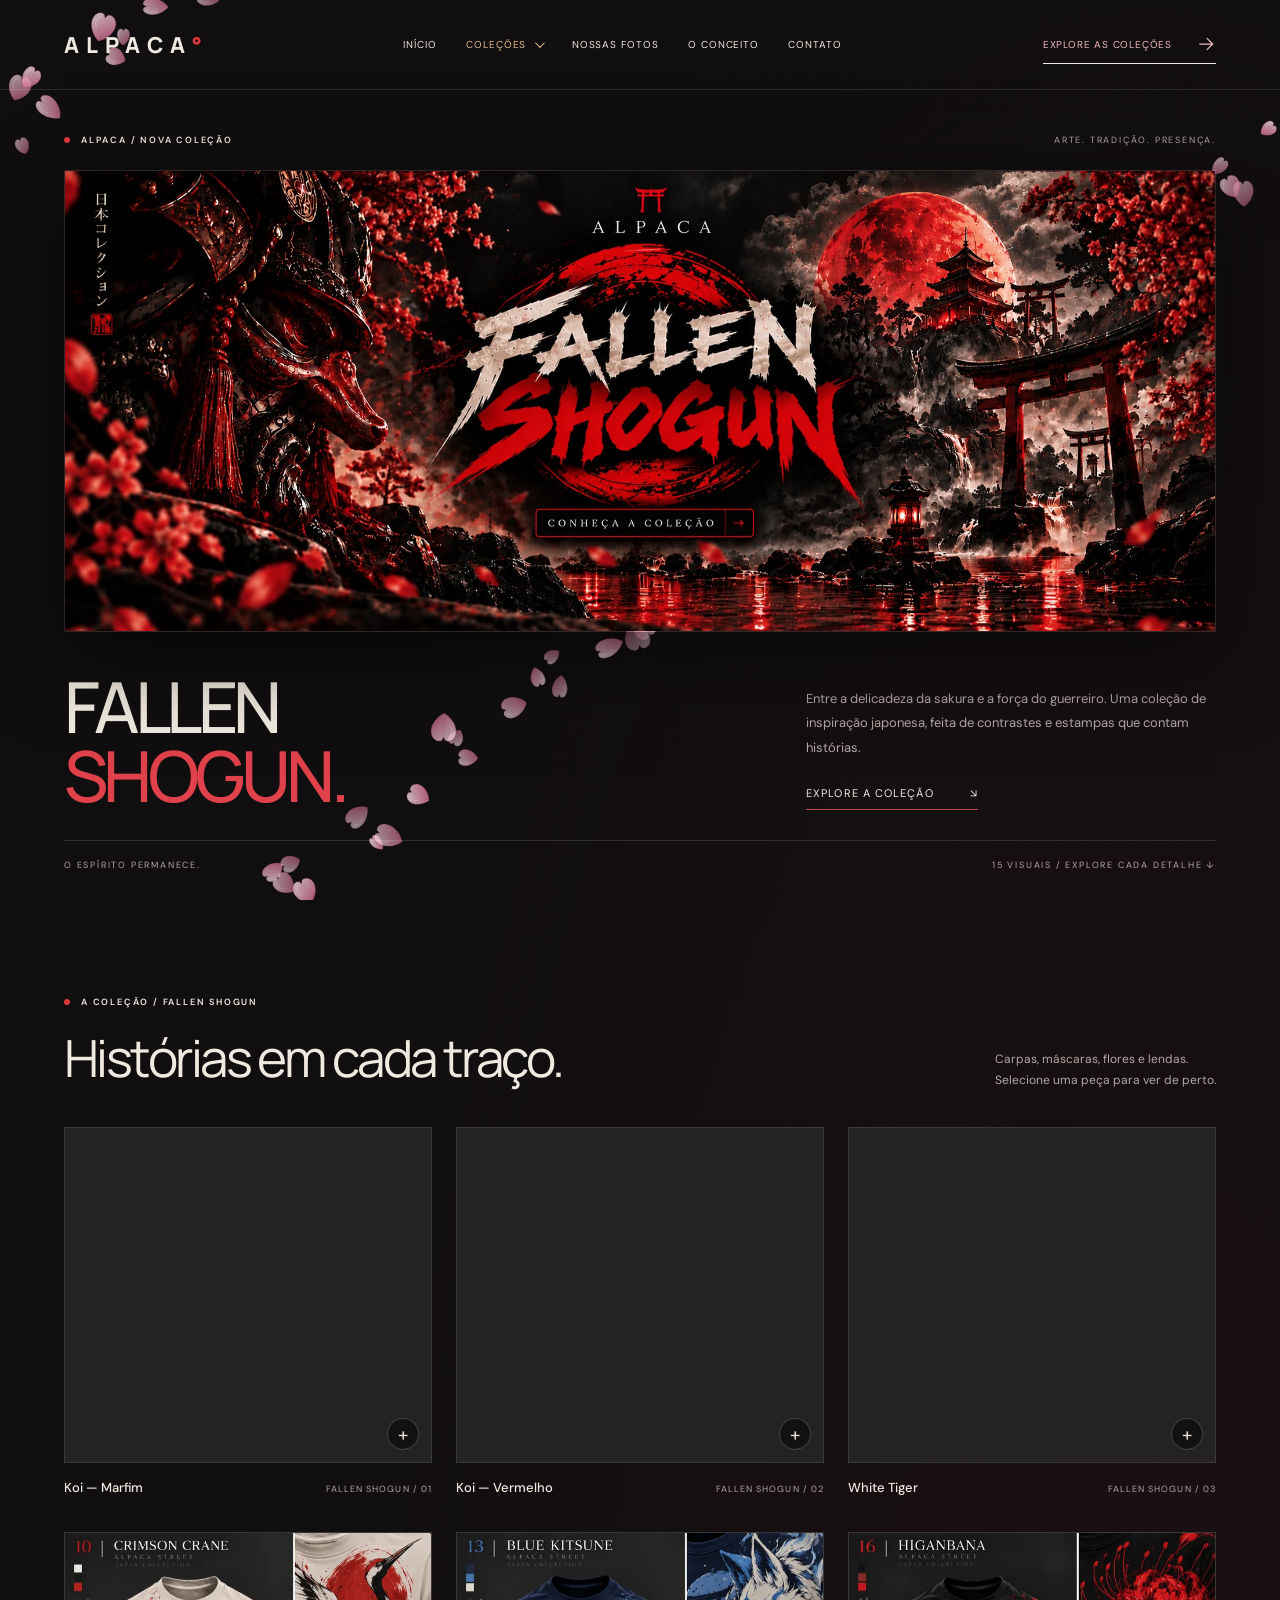
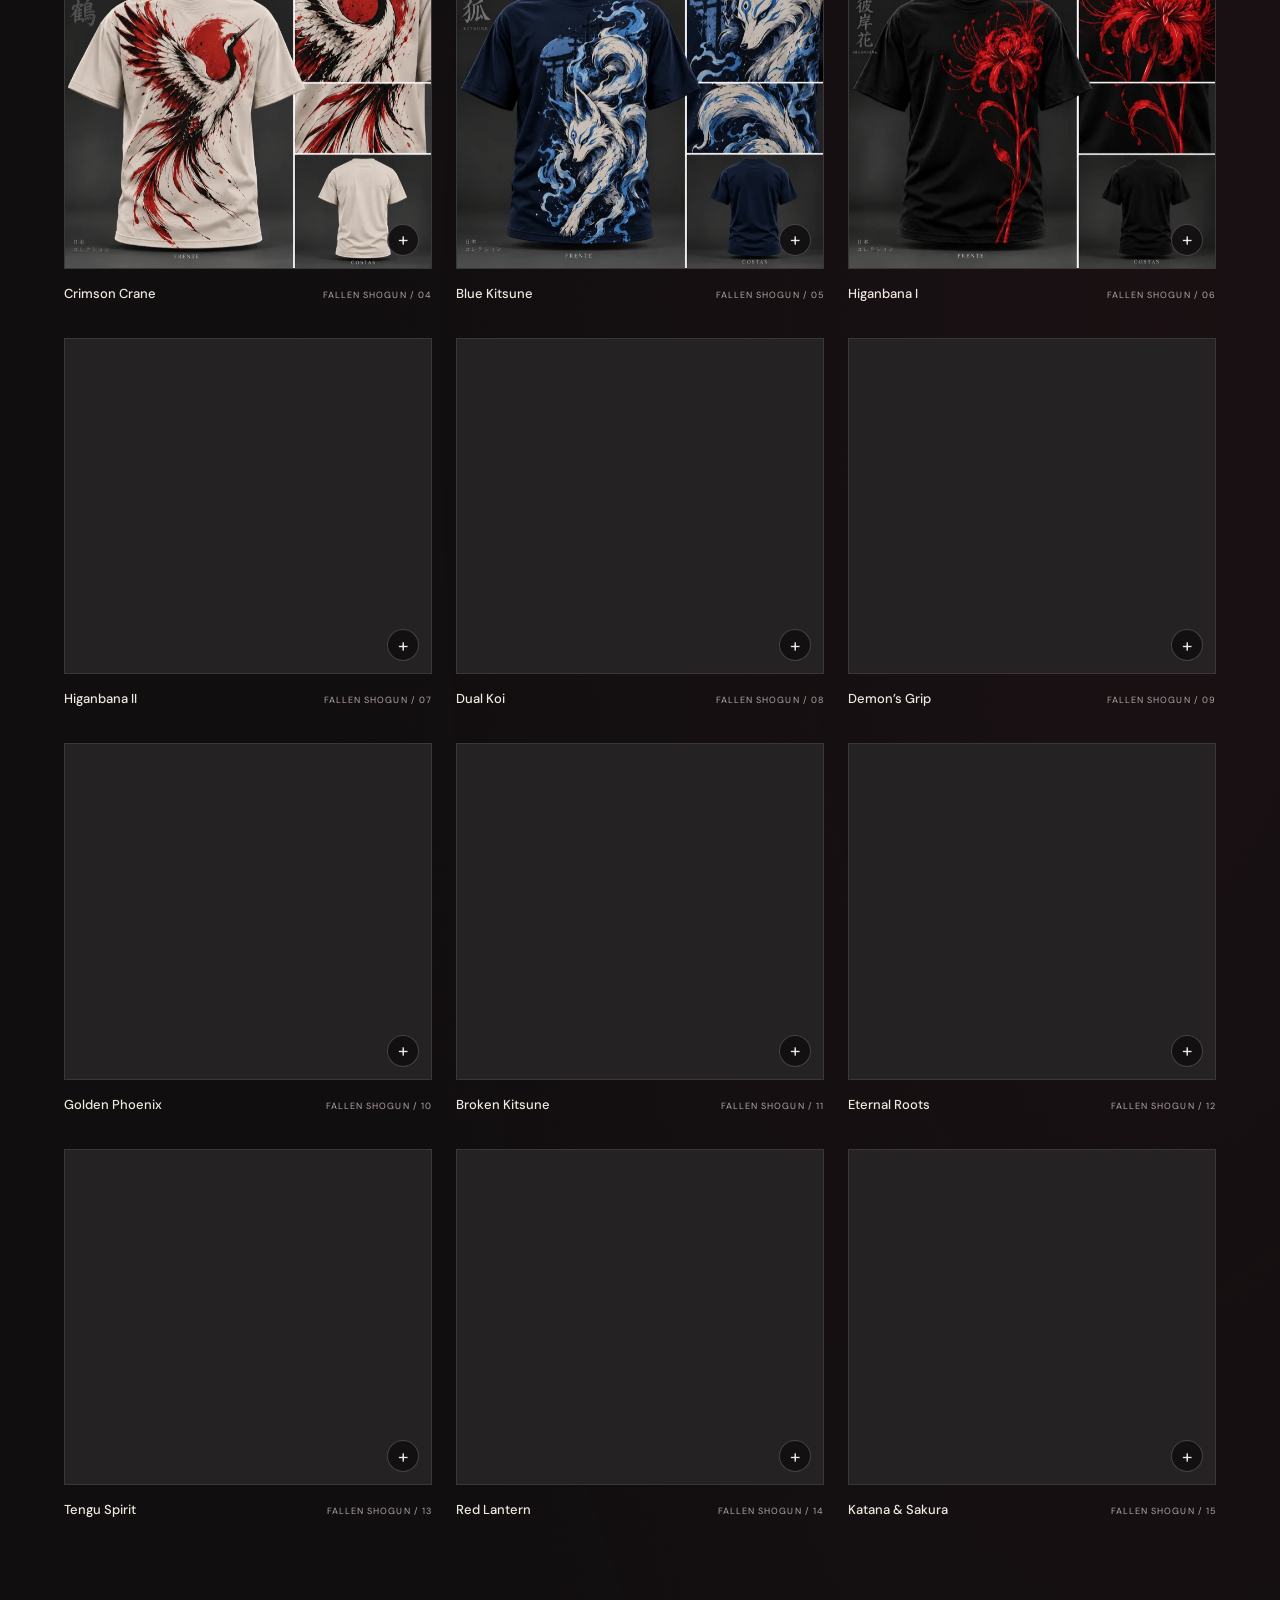
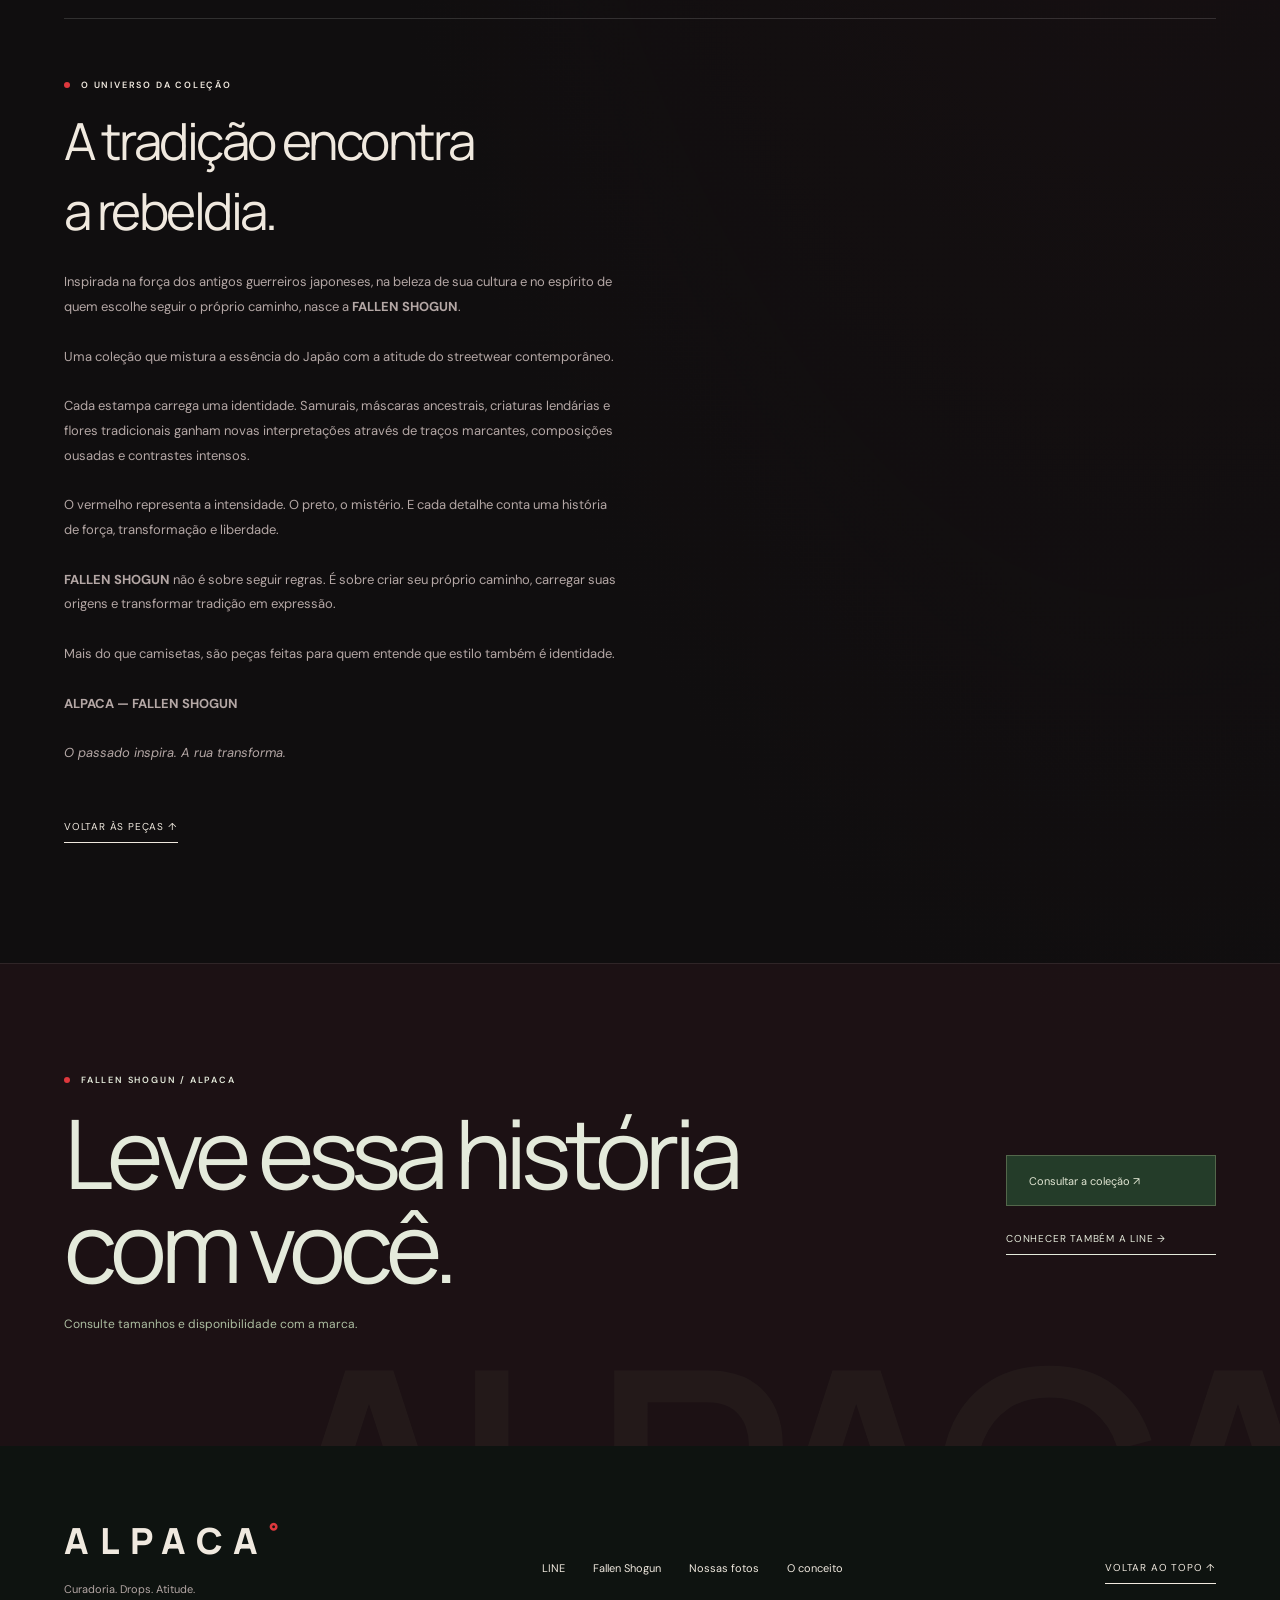
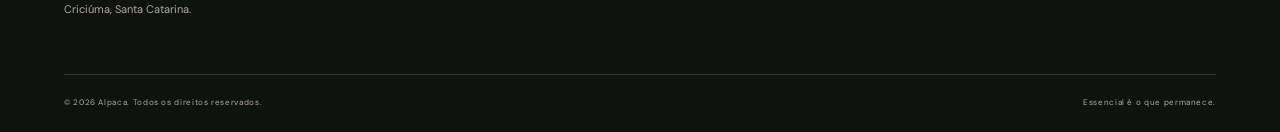
==== fallen-shogun.html @ 908d511d "Atualiza manifesto do universo Fallen Shogun" ====
<!doctype html>
<html lang="pt-BR">
  <head>
    <meta charset="utf-8" />
    <meta name="viewport" content="width=device-width, initial-scale=1" />
    <title>Fallen Shogun | ALPACA°</title>
    <meta name="description" content="Conheça Fallen Shogun, a nova coleção Alpaca. Estampas de inspiração japonesa, detalhes intensos e uma nova perspectiva para o streetwear." />
    <meta name="theme-color" content="#100e0f" />
    <link rel="canonical" href="https://mateusrampi8-bot.github.io/alpaca/fallen-shogun.html" />
    <link rel="icon" type="image/svg+xml" href="favicon.svg" />
    <link rel="apple-touch-icon" href="apple-touch-icon.png" />
    <meta property="og:type" content="website" />
    <meta property="og:locale" content="pt_BR" />
    <meta property="og:site_name" content="ALPACA" />
    <meta property="og:title" content="Fallen Shogun | ALPACA°" />
    <meta property="og:description" content="Uma nova coleção. Uma nova perspectiva. Explore o universo Fallen Shogun da Alpaca." />
    <meta property="og:url" content="https://mateusrampi8-bot.github.io/alpaca/fallen-shogun.html" />
    <meta property="og:image" content="https://mateusrampi8-bot.github.io/alpaca/img/fallen-shogun/banner.webp" />
    <meta name="twitter:card" content="summary_large_image" />
    <link rel="preconnect" href="https://fonts.googleapis.com" />
    <link rel="preconnect" href="https://fonts.gstatic.com" crossorigin />
    <link rel="stylesheet" href="assets/site.css?v=always-on" />
    <link rel="stylesheet" href="assets/experience.css?v=always-on" />
    <link rel="stylesheet" href="assets/fallen-shogun.css?v=text-section-7" />
    <script src="assets/site.js?v=collections-2" defer></script>
    <script src="assets/experience.js?v=motion-3" defer></script>
    <script src="assets/fallen-shogun.js?v=sakura-detail-6" defer></script>
    <link rel="stylesheet" href="assets/collections.css?v=motion-3" />
  </head>
  <body class="cinematic shogun">
    <a class="skip" href="#conteudo">Pular para o conteúdo</a>
    <div class="sakura-field" aria-hidden="true">
      <i class="sakura-petal" style="--left:0.00%;--size:12px;--opacity:0.42;--duration:12s;--delay:-1.80s"></i>
      <i class="sakura-petal" style="--left:37.70%;--size:15px;--opacity:0.51;--duration:14s;--delay:-10.75s"></i>
      <i class="sakura-petal" style="--left:75.40%;--size:18px;--opacity:0.60;--duration:16s;--delay:-6.18s"></i>
      <i class="sakura-petal" style="--left:13.10%;--size:21px;--opacity:0.69;--duration:18s;--delay:-0.07s"></i>
      <i class="sakura-petal" style="--left:50.80%;--size:24px;--opacity:0.42;--duration:20s;--delay:-12.44s"></i>
      <i class="sakura-petal" style="--left:88.50%;--size:12px;--opacity:0.51;--duration:22s;--delay:-5.28s"></i>
      <i class="sakura-petal" style="--left:26.20%;--size:15px;--opacity:0.60;--duration:24s;--delay:-20.60s"></i>
      <i class="sakura-petal" style="--left:63.90%;--size:18px;--opacity:0.69;--duration:12s;--delay:-5.71s"></i>
      <i class="sakura-petal" style="--left:1.60%;--size:21px;--opacity:0.42;--duration:14s;--delay:-1.32s"></i>
      <i class="sakura-petal" style="--left:39.30%;--size:24px;--opacity:0.51;--duration:16s;--delay:-11.40s"></i>
      <i class="sakura-petal" style="--left:77.00%;--size:12px;--opacity:0.60;--duration:18s;--delay:-5.95s"></i>
      <i class="sakura-petal" style="--left:14.70%;--size:15px;--opacity:0.69;--duration:20s;--delay:-18.97s"></i>
      <i class="sakura-petal" style="--left:52.40%;--size:18px;--opacity:0.42;--duration:22s;--delay:-12.46s"></i>
      <i class="sakura-petal" style="--left:90.10%;--size:21px;--opacity:0.51;--duration:24s;--delay:-4.43s"></i>
      <i class="sakura-petal" style="--left:27.80%;--size:24px;--opacity:0.60;--duration:12s;--delay:-9.63s"></i>
      <i class="sakura-petal" style="--left:65.50%;--size:12px;--opacity:0.69;--duration:14s;--delay:-5.89s"></i>
      <i class="sakura-petal" style="--left:3.20%;--size:15px;--opacity:0.42;--duration:16s;--delay:-0.62s"></i>
      <i class="sakura-petal" style="--left:40.90%;--size:18px;--opacity:0.51;--duration:18s;--delay:-11.82s"></i>
      <i class="sakura-petal" style="--left:78.60%;--size:21px;--opacity:0.60;--duration:20s;--delay:-5.49s"></i>
      <i class="sakura-petal" style="--left:16.30%;--size:24px;--opacity:0.69;--duration:22s;--delay:-19.64s"></i>
      <i class="sakura-petal" style="--left:54.00%;--size:12px;--opacity:0.42;--duration:24s;--delay:-12.26s"></i>
      <i class="sakura-petal" style="--left:91.70%;--size:15px;--opacity:0.51;--duration:12s;--delay:-1.54s"></i>
      <i class="sakura-petal" style="--left:29.40%;--size:18px;--opacity:0.60;--duration:14s;--delay:-10.45s"></i>
      <i class="sakura-petal" style="--left:67.10%;--size:21px;--opacity:0.69;--duration:16s;--delay:-5.84s"></i>
      <i class="sakura-petal" style="--left:4.80%;--size:24px;--opacity:0.42;--duration:18s;--delay:-17.69s"></i>
      <i class="sakura-petal" style="--left:42.50%;--size:12px;--opacity:0.51;--duration:20s;--delay:-12.02s"></i>
      <i class="sakura-petal" style="--left:80.20%;--size:15px;--opacity:0.60;--duration:22s;--delay:-4.82s"></i>
      <i class="sakura-petal" style="--left:17.90%;--size:18px;--opacity:0.69;--duration:24s;--delay:-20.09s"></i>
      <i class="sakura-petal" style="--left:55.60%;--size:21px;--opacity:0.42;--duration:12s;--delay:-5.46s"></i>
      <i class="sakura-petal" style="--left:93.30%;--size:24px;--opacity:0.51;--duration:14s;--delay:-1.02s"></i>
      <i class="sakura-petal" style="--left:31.00%;--size:12px;--opacity:0.60;--duration:16s;--delay:-11.06s"></i>
      <i class="sakura-petal" style="--left:68.70%;--size:15px;--opacity:0.69;--duration:18s;--delay:-5.56s"></i>
      <i class="sakura-petal" style="--left:6.40%;--size:18px;--opacity:0.42;--duration:20s;--delay:-18.54s"></i>
      <i class="sakura-petal" style="--left:44.10%;--size:21px;--opacity:0.51;--duration:22s;--delay:-11.99s"></i>
      <i class="sakura-petal" style="--left:81.80%;--size:24px;--opacity:0.60;--duration:24s;--delay:-3.92s"></i>
      <i class="sakura-petal" style="--left:19.50%;--size:12px;--opacity:0.69;--duration:12s;--delay:-9.37s"></i>
      <i class="sakura-petal" style="--left:57.20%;--size:15px;--opacity:0.42;--duration:14s;--delay:-5.59s"></i>
      <i class="sakura-petal" style="--left:94.90%;--size:18px;--opacity:0.51;--duration:16s;--delay:-0.28s"></i>
      <i class="sakura-petal" style="--left:32.60%;--size:21px;--opacity:0.60;--duration:18s;--delay:-11.44s"></i>
      <i class="sakura-petal" style="--left:70.30%;--size:24px;--opacity:0.69;--duration:20s;--delay:-5.07s"></i>
      <i class="sakura-petal" style="--left:8.00%;--size:12px;--opacity:0.42;--duration:22s;--delay:-19.17s"></i>
      <i class="sakura-petal" style="--left:45.70%;--size:15px;--opacity:0.51;--duration:24s;--delay:-11.75s"></i>
    </div>
    <header class="site-header" id="top">
      <nav class="nav wrap" aria-label="Navegação principal">
        <a class="logo" href="index.html" aria-label="Alpaca, início">ALPACA<span>°</span></a>
        <div class="nav-links" id="nav-links">
          <a href="index.html">Início</a>
          <details class="collections-menu has-current">
            <summary>Coleções</summary>
            <div class="collections-dropdown">
              <a href="line.html" data-transition="line"><strong>LINE</strong><small>O primeiro capítulo / 21 combinações</small></a>
              <a href="fallen-shogun.html" data-transition="shogun" aria-current="page"><strong>FALLEN SHOGUN</strong><small>Arte, tradição e presença</small></a>
            </div>
          </details>
          <a href="fotos.html">Nossas fotos</a>
          <a href="sobre.html">O conceito</a>
          <a href="#contato">Contato</a>
        </div>
        <a class="nav-cta" href="index.html#colecoes">Explore as coleções <svg viewBox="0 0 24 24" aria-hidden="true"><path d="M4 12h15M13 5l7 7-7 7" /></svg></a>
        <button class="menu-toggle" aria-label="Abrir menu" aria-expanded="false" aria-controls="nav-links"><span></span><span></span></button>
      </nav>
    </header>
    <main id="conteudo">
      <section class="shogun-hero wrap" aria-labelledby="shogun-title">
        <div class="shogun-overline"><div class="eyebrow">Alpaca / Nova coleção</div><span>Arte. Tradição. Presença.</span></div>
        <div class="shogun-banner-frame"><div class="shogun-banner"><img src="img/fallen-shogun/banner.webp" width="1983" height="793" alt="Banner Fallen Shogun: samurai, lua vermelha e cenário japonês com flores de sakura" fetchpriority="high" /></div></div>
        <div class="shogun-intro">
          <h1 id="shogun-title">Fallen<br /><span>Shogun.</span></h1>
          <div class="shogun-intro-copy"><p>Entre a delicadeza da sakura e a força do guerreiro. Uma coleção de inspiração japonesa, feita de contrastes e estampas que contam histórias.</p><a href="#colecao">Explore a coleção <span aria-hidden="true">↘</span></a></div>
        </div>
        <div class="shogun-hero-foot"><span>O espírito permanece.</span><span>15 visuais / Explore cada detalhe ↓</span></div>
      </section>
      <section class="shogun-collection wrap" id="colecao" aria-labelledby="collection-title">
        <div class="shogun-heading shogun-reveal"><div><div class="eyebrow">A coleção / Fallen Shogun</div><h2 id="collection-title">Histórias em cada traço.</h2></div><p>Carpas, máscaras, flores e lendas.<br />Selecione uma peça para ver de perto.</p></div>
        <div class="shogun-grid">
          <article class="shogun-card shogun-reveal">
            <button type="button" data-preview="img/fallen-shogun/koi-marfim.webp" data-group="shogun" data-title="Koi — Marfim" data-description="Fallen Shogun / Alpaca. Explore a estampa e os detalhes da peça. Consulte a marca para tamanhos e disponibilidade." aria-label="Ampliar Koi — Marfim">
              <span class="shogun-card-art"><img src="img/fallen-shogun/koi-marfim-thumb.webp" width="660" height="603" alt="Camiseta Koi — Marfim da coleção Fallen Shogun, com detalhes da estampa" loading="lazy" decoding="async" /><span class="shogun-card-zoom" aria-hidden="true">+</span></span>
              <span class="shogun-card-copy"><strong>Koi — Marfim</strong><small>FALLEN SHOGUN / 01</small></span>
            </button>
          </article>
          <article class="shogun-card shogun-reveal">
            <button type="button" data-preview="img/fallen-shogun/koi-vermelho.webp" data-group="shogun" data-title="Koi — Vermelho" data-description="Fallen Shogun / Alpaca. Explore a estampa e os detalhes da peça. Consulte a marca para tamanhos e disponibilidade." aria-label="Ampliar Koi — Vermelho">
              <span class="shogun-card-art"><img src="img/fallen-shogun/koi-vermelho-thumb.webp" width="660" height="603" alt="Camiseta Koi — Vermelho da coleção Fallen Shogun, com detalhes da estampa" loading="lazy" decoding="async" /><span class="shogun-card-zoom" aria-hidden="true">+</span></span>
              <span class="shogun-card-copy"><strong>Koi — Vermelho</strong><small>FALLEN SHOGUN / 02</small></span>
            </button>
          </article>
          <article class="shogun-card shogun-reveal">
            <button type="button" data-preview="img/fallen-shogun/white-tiger.webp" data-group="shogun" data-title="White Tiger" data-description="Fallen Shogun / Alpaca. Explore a estampa e os detalhes da peça. Consulte a marca para tamanhos e disponibilidade." aria-label="Ampliar White Tiger">
              <span class="shogun-card-art"><img src="img/fallen-shogun/white-tiger-thumb.webp" width="660" height="603" alt="Camiseta White Tiger da coleção Fallen Shogun, com detalhes da estampa" loading="lazy" decoding="async" /><span class="shogun-card-zoom" aria-hidden="true">+</span></span>
              <span class="shogun-card-copy"><strong>White Tiger</strong><small>FALLEN SHOGUN / 03</small></span>
            </button>
          </article>
          <article class="shogun-card shogun-reveal">
            <button type="button" data-preview="img/fallen-shogun/crimson-crane.webp" data-group="shogun" data-title="Crimson Crane" data-description="Fallen Shogun / Alpaca. Explore a estampa e os detalhes da peça. Consulte a marca para tamanhos e disponibilidade." aria-label="Ampliar Crimson Crane">
              <span class="shogun-card-art"><img src="img/fallen-shogun/crimson-crane-thumb.webp" width="660" height="603" alt="Camiseta Crimson Crane da coleção Fallen Shogun, com detalhes da estampa" loading="lazy" decoding="async" /><span class="shogun-card-zoom" aria-hidden="true">+</span></span>
              <span class="shogun-card-copy"><strong>Crimson Crane</strong><small>FALLEN SHOGUN / 04</small></span>
            </button>
          </article>
          <article class="shogun-card shogun-reveal">
            <button type="button" data-preview="img/fallen-shogun/blue-kitsune.webp" data-group="shogun" data-title="Blue Kitsune" data-description="Fallen Shogun / Alpaca. Explore a estampa e os detalhes da peça. Consulte a marca para tamanhos e disponibilidade." aria-label="Ampliar Blue Kitsune">
              <span class="shogun-card-art"><img src="img/fallen-shogun/blue-kitsune-thumb.webp" width="660" height="603" alt="Camiseta Blue Kitsune da coleção Fallen Shogun, com detalhes da estampa" loading="lazy" decoding="async" /><span class="shogun-card-zoom" aria-hidden="true">+</span></span>
              <span class="shogun-card-copy"><strong>Blue Kitsune</strong><small>FALLEN SHOGUN / 05</small></span>
            </button>
          </article>
          <article class="shogun-card shogun-reveal">
            <button type="button" data-preview="img/fallen-shogun/higanbana-01.webp" data-group="shogun" data-title="Higanbana I" data-description="Fallen Shogun / Alpaca. Explore a estampa e os detalhes da peça. Consulte a marca para tamanhos e disponibilidade." aria-label="Ampliar Higanbana I">
              <span class="shogun-card-art"><img src="img/fallen-shogun/higanbana-01-thumb.webp" width="660" height="603" alt="Camiseta Higanbana I da coleção Fallen Shogun, com detalhes da estampa" loading="lazy" decoding="async" /><span class="shogun-card-zoom" aria-hidden="true">+</span></span>
              <span class="shogun-card-copy"><strong>Higanbana I</strong><small>FALLEN SHOGUN / 06</small></span>
            </button>
          </article>
          <article class="shogun-card shogun-reveal">
            <button type="button" data-preview="img/fallen-shogun/higanbana-02.webp" data-group="shogun" data-title="Higanbana II" data-description="Fallen Shogun / Alpaca. Explore a estampa e os detalhes da peça. Consulte a marca para tamanhos e disponibilidade." aria-label="Ampliar Higanbana II">
              <span class="shogun-card-art"><img src="img/fallen-shogun/higanbana-02-thumb.webp" width="660" height="603" alt="Camiseta Higanbana II da coleção Fallen Shogun, com detalhes da estampa" loading="lazy" decoding="async" /><span class="shogun-card-zoom" aria-hidden="true">+</span></span>
              <span class="shogun-card-copy"><strong>Higanbana II</strong><small>FALLEN SHOGUN / 07</small></span>
            </button>
          </article>
          <article class="shogun-card shogun-reveal">
            <button type="button" data-preview="img/fallen-shogun/dual-koi.webp" data-group="shogun" data-title="Dual Koi" data-description="Fallen Shogun / Alpaca. Explore a estampa e os detalhes da peça. Consulte a marca para tamanhos e disponibilidade." aria-label="Ampliar Dual Koi">
              <span class="shogun-card-art"><img src="img/fallen-shogun/dual-koi-thumb.webp" width="660" height="603" alt="Camiseta Dual Koi da coleção Fallen Shogun, com detalhes da estampa" loading="lazy" decoding="async" /><span class="shogun-card-zoom" aria-hidden="true">+</span></span>
              <span class="shogun-card-copy"><strong>Dual Koi</strong><small>FALLEN SHOGUN / 08</small></span>
            </button>
          </article>
          <article class="shogun-card shogun-reveal">
            <button type="button" data-preview="img/fallen-shogun/demons-grip.webp" data-group="shogun" data-title="Demon’s Grip" data-description="Fallen Shogun / Alpaca. Explore a estampa e os detalhes da peça. Consulte a marca para tamanhos e disponibilidade." aria-label="Ampliar Demon’s Grip">
              <span class="shogun-card-art"><img src="img/fallen-shogun/demons-grip-thumb.webp" width="660" height="603" alt="Camiseta Demon’s Grip da coleção Fallen Shogun, com detalhes da estampa" loading="lazy" decoding="async" /><span class="shogun-card-zoom" aria-hidden="true">+</span></span>
              <span class="shogun-card-copy"><strong>Demon’s Grip</strong><small>FALLEN SHOGUN / 09</small></span>
            </button>
          </article>
          <article class="shogun-card shogun-reveal">
            <button type="button" data-preview="img/fallen-shogun/golden-phoenix.webp" data-group="shogun" data-title="Golden Phoenix" data-description="Fallen Shogun / Alpaca. Explore a estampa e os detalhes da peça. Consulte a marca para tamanhos e disponibilidade." aria-label="Ampliar Golden Phoenix">
              <span class="shogun-card-art"><img src="img/fallen-shogun/golden-phoenix-thumb.webp" width="660" height="603" alt="Camiseta Golden Phoenix da coleção Fallen Shogun, com detalhes da estampa" loading="lazy" decoding="async" /><span class="shogun-card-zoom" aria-hidden="true">+</span></span>
              <span class="shogun-card-copy"><strong>Golden Phoenix</strong><small>FALLEN SHOGUN / 10</small></span>
            </button>
          </article>
          <article class="shogun-card shogun-reveal">
            <button type="button" data-preview="img/fallen-shogun/broken-kitsune.webp" data-group="shogun" data-title="Broken Kitsune" data-description="Fallen Shogun / Alpaca. Explore a estampa e os detalhes da peça. Consulte a marca para tamanhos e disponibilidade." aria-label="Ampliar Broken Kitsune">
              <span class="shogun-card-art"><img src="img/fallen-shogun/broken-kitsune-thumb.webp" width="660" height="603" alt="Camiseta Broken Kitsune da coleção Fallen Shogun, com detalhes da estampa" loading="lazy" decoding="async" /><span class="shogun-card-zoom" aria-hidden="true">+</span></span>
              <span class="shogun-card-copy"><strong>Broken Kitsune</strong><small>FALLEN SHOGUN / 11</small></span>
            </button>
          </article>
          <article class="shogun-card shogun-reveal">
            <button type="button" data-preview="img/fallen-shogun/eternal-roots.webp" data-group="shogun" data-title="Eternal Roots" data-description="Fallen Shogun / Alpaca. Explore a estampa e os detalhes da peça. Consulte a marca para tamanhos e disponibilidade." aria-label="Ampliar Eternal Roots">
              <span class="shogun-card-art"><img src="img/fallen-shogun/eternal-roots-thumb.webp" width="660" height="603" alt="Camiseta Eternal Roots da coleção Fallen Shogun, com detalhes da estampa" loading="lazy" decoding="async" /><span class="shogun-card-zoom" aria-hidden="true">+</span></span>
              <span class="shogun-card-copy"><strong>Eternal Roots</strong><small>FALLEN SHOGUN / 12</small></span>
            </button>
          </article>
          <article class="shogun-card shogun-reveal">
            <button type="button" data-preview="img/fallen-shogun/tengu-spirit.webp" data-group="shogun" data-title="Tengu Spirit" data-description="Fallen Shogun / Alpaca. Explore a estampa e os detalhes da peça. Consulte a marca para tamanhos e disponibilidade." aria-label="Ampliar Tengu Spirit">
              <span class="shogun-card-art"><img src="img/fallen-shogun/tengu-spirit-thumb.webp" width="660" height="603" alt="Camiseta Tengu Spirit da coleção Fallen Shogun, com detalhes da estampa" loading="lazy" decoding="async" /><span class="shogun-card-zoom" aria-hidden="true">+</span></span>
              <span class="shogun-card-copy"><strong>Tengu Spirit</strong><small>FALLEN SHOGUN / 13</small></span>
            </button>
          </article>
          <article class="shogun-card shogun-reveal">
            <button type="button" data-preview="img/fallen-shogun/red-lantern.webp" data-group="shogun" data-title="Red Lantern" data-description="Fallen Shogun / Alpaca. Explore a estampa e os detalhes da peça. Consulte a marca para tamanhos e disponibilidade." aria-label="Ampliar Red Lantern">
              <span class="shogun-card-art"><img src="img/fallen-shogun/red-lantern-thumb.webp" width="660" height="603" alt="Camiseta Red Lantern da coleção Fallen Shogun, com detalhes da estampa" loading="lazy" decoding="async" /><span class="shogun-card-zoom" aria-hidden="true">+</span></span>
              <span class="shogun-card-copy"><strong>Red Lantern</strong><small>FALLEN SHOGUN / 14</small></span>
            </button>
          </article>
          <article class="shogun-card shogun-reveal">
            <button type="button" data-preview="img/fallen-shogun/katana-sakura.webp" data-group="shogun" data-title="Katana &amp; Sakura" data-description="Fallen Shogun / Alpaca. Explore a estampa e os detalhes da peça. Consulte a marca para tamanhos e disponibilidade." aria-label="Ampliar Katana &amp; Sakura">
              <span class="shogun-card-art"><img src="img/fallen-shogun/katana-sakura-thumb.webp" width="660" height="603" alt="Camiseta Katana &amp; Sakura da coleção Fallen Shogun, com detalhes da estampa" loading="lazy" decoding="async" /><span class="shogun-card-zoom" aria-hidden="true">+</span></span>
              <span class="shogun-card-copy"><strong>Katana &amp; Sakura</strong><small>FALLEN SHOGUN / 15</small></span>
            </button>
          </article>
        </div>
      </section>
      <section class="shogun-world wrap" aria-labelledby="world-title">
        <div class="shogun-world-copy shogun-reveal">
          <div class="eyebrow">O universo da coleção</div>
          <h2 id="world-title">A tradição encontra<br />a rebeldia.</h2>
          <p>Inspirada na força dos antigos guerreiros japoneses, na beleza de sua cultura e no espírito de quem escolhe seguir o próprio caminho, nasce a <strong>FALLEN SHOGUN</strong>.</p>
          <p>Uma coleção que mistura a essência do Japão com a atitude do streetwear contemporâneo.</p>
          <p>Cada estampa carrega uma identidade. Samurais, máscaras ancestrais, criaturas lendárias e flores tradicionais ganham novas interpretações através de traços marcantes, composições ousadas e contrastes intensos.</p>
          <p>O vermelho representa a intensidade. O preto, o mistério. E cada detalhe conta uma história de força, transformação e liberdade.</p>
          <p><strong>FALLEN SHOGUN</strong> não é sobre seguir regras. É sobre criar seu próprio caminho, carregar suas origens e transformar tradição em expressão.</p>
          <p>Mais do que camisetas, são peças feitas para quem entende que estilo também é identidade.</p>
          <p><strong>ALPACA — FALLEN SHOGUN</strong></p>
          <p><em>O passado inspira. A rua transforma.</em></p>
          <a class="text-link" href="#colecao">Voltar às peças ↑</a>
        </div>
      </section>
      <section class="contact" id="contato"><div class="wrap contact-inner"><div><div class="eyebrow">Fallen Shogun / Alpaca</div><h2>Leve essa história<br />com você.</h2><p>Consulte tamanhos e disponibilidade com a marca.</p></div><div class="contact-links"><a class="button" href="https://instagram.com/veltrix_conceito" target="_blank" rel="noopener noreferrer">Consultar a coleção ↗</a><a class="text-link" href="line.html" data-transition="line">Conhecer também a LINE →</a></div></div></section>
    </main>
    <footer class="site-footer"><div class="wrap"><div class="footer-top"><div><a class="logo" href="index.html">ALPACA<span>°</span></a><p style="margin-top:15px">Curadoria. Drops. Atitude.<br />Criciúma, Santa Catarina.</p></div><div class="footer-nav"><a href="line.html" data-transition="line">LINE</a><a href="fallen-shogun.html" data-transition="shogun">Fallen Shogun</a><a href="fotos.html">Nossas fotos</a><a href="sobre.html">O conceito</a></div><a class="text-link" href="#top">Voltar ao topo ↑</a></div><div class="footer-bottom"><span>© 2026 Alpaca. Todos os direitos reservados.</span><span>Essencial é o que permanece.</span></div></div></footer>
    <dialog class="dialog" aria-labelledby="preview-title">
      <button class="dialog-close" aria-label="Fechar visualização" autofocus>
        ×
      </button>
      <div class="dialog-content">
        <img class="dialog-image" id="preview-image" alt="" />
        <div class="dialog-copy">
          <div class="eyebrow">Fallen Shogun / Em detalhe</div>
          <h2 id="preview-title"></h2>
          <p id="preview-description"></p>
          <a
            class="text-link"
            href="#contato"
            onclick="this.closest('dialog').close()"
            >Acompanhar a marca
            <svg viewBox="0 0 24 24" aria-hidden="true">
              <path d="M4 12h15M13 5l7 7-7 7" /></svg
          ></a>
          <div class="dialog-nav">
            <button data-prev aria-label="Imagem anterior">← Anterior</button
            ><span id="preview-counter" aria-live="polite"></span
            ><button data-next aria-label="Próxima imagem">Próxima →</button>
          </div>
        </div>
      </div>
    </dialog>
    <div class="page-curtain" aria-hidden="true">
      <div class="transition-lines"><i style="--width:5vw;--delay:0.0s"></i><i style="--width:12vw;--delay:0.055s"></i><i style="--width:3vw;--delay:0.11s"></i><i style="--width:9vw;--delay:0.165s"></i><i style="--width:2vw;--delay:0.22s"></i><i style="--width:6vw;--delay:0.275s"></i><i style="--width:4vw;--delay:0.33s"></i><i style="--width:10vw;--delay:0.385s"></i></div>
      <div class="transition-japan"><div class="transition-sun"></div><div class="transition-torii"><b></b><b></b></div><div class="transition-petals"><i style="--left:0%;--delay:0.0s"></i><i style="--left:10%;--delay:-0.1s"></i><i style="--left:20%;--delay:-0.2s"></i><i style="--left:30%;--delay:-0.30000000000000004s"></i><i style="--left:40%;--delay:-0.4s"></i><i style="--left:50%;--delay:-0.5s"></i><i style="--left:60%;--delay:-0.6000000000000001s"></i><i style="--left:70%;--delay:-0.7000000000000001s"></i><i style="--left:80%;--delay:-0.8s"></i><i style="--left:90%;--delay:-0.9s"></i><i style="--left:100%;--delay:-1.0s"></i><i style="--left:110%;--delay:-1.1s"></i></div></div>
      <div class="transition-label"><small>ALPACA / ENTRE NO NOSSO UNIVERSO</small><strong>ALPACA°</strong></div>
    </div>
  </body>
</html>
---- assets/site.css ----
@import url("https://fonts.googleapis.com/css2?family=DM+Sans:wght@400;450;500;600;700&family=Manrope:wght@400;500;600;700;800&display=swap");

:root {
  --paper: #f1f0e9;
  --ink: #20231f;
  --muted: #686d64;
  --line: #d1d3c9;
  --green: #163c38;
  --orange: #ed6b36;
  --ease: cubic-bezier(0.2, 0.75, 0.25, 1);
}
* {
  box-sizing: border-box;
}
html {
  scroll-behavior: smooth;
  scroll-padding-top: 100px;
}
body {
  margin: 0;
  background: var(--paper);
  color: var(--ink);
  font-family: "DM Sans", sans-serif;
  -webkit-font-smoothing: antialiased;
}
body.locked {
  overflow: hidden;
}
a {
  color: inherit;
  text-decoration: none;
}
button {
  font: inherit;
  color: inherit;
  cursor: pointer;
}
button,
a {
  -webkit-tap-highlight-color: transparent;
}
button {
  border: 0;
}
img {
  display: block;
  width: 100%;
  height: auto;
}
::selection {
  background: var(--orange);
  color: var(--paper);
}
:focus-visible {
  outline: 2px solid var(--orange);
  outline-offset: 6px;
}
button:disabled {
  cursor: default;
}
h1,
h2,
h3,
p {
  margin: 0;
}
h1,
h2,
h3 {
  font-family: Manrope, sans-serif;
}
svg {
  width: 20px;
  height: 20px;
  fill: none;
  stroke: currentColor;
  stroke-width: 1.5;
}
.wrap {
  width: min(1440px, 90%);
  margin: auto;
}
.eyebrow {
  font-size: 10px;
  font-weight: 600;
  letter-spacing: 0.18em;
  text-transform: uppercase;
  display: flex;
  align-items: center;
  gap: 11px;
}
.eyebrow::before {
  content: "";
  width: 6px;
  height: 6px;
  background: var(--orange);
  border-radius: 50%;
  flex-shrink: 0;
}
.skip {
  position: fixed;
  left: 20px;
  top: -100px;
  z-index: 200;
  background: var(--paper);
  padding: 16px;
}
.skip:focus {
  top: 15px;
}
.site-header {
  height: 90px;
  position: relative;
  z-index: 50;
  border-bottom: 1px solid var(--line);
}
.nav {
  height: 100%;
  display: flex;
  align-items: center;
  justify-content: space-between;
  gap: 30px;
}
.logo {
  font-family: Manrope, sans-serif;
  font-weight: 800;
  letter-spacing: 0.27em;
  font-size: 23px;
  white-space: nowrap;
}
.logo span {
  color: var(--orange);
  letter-spacing: 0;
  vertical-align: top;
  font-size: 22px;
}
.nav-links {
  display: flex;
  gap: 36px;
  align-items: center;
}
.nav-links a {
  font-size: 12px;
  position: relative;
}
.nav-links a:after {
  content: "";
  position: absolute;
  left: 0;
  right: 100%;
  bottom: -8px;
  height: 1px;
  background: var(--ink);
  transition: right 0.3s;
}
.nav-links a:hover:after,
.nav-links a[aria-current="page"]:after {
  right: 0;
}
.nav-cta {
  font-size: 11px;
  border-bottom: 1px solid var(--ink);
  padding: 9px 0;
  display: flex;
  gap: 24px;
  align-items: center;
}
.menu-toggle {
  display: none;
  background: none;
  width: 44px;
  height: 44px;
  padding: 10px;
}
.menu-toggle span {
  display: block;
  height: 1px;
  background: currentColor;
  margin: 6px 0;
  transition: transform 0.3s;
}
.hero {
  min-height: 720px;
  min-height: min(840px, calc(100svh - 90px));
  display: grid;
  grid-template-columns: 1.04fr 1fr;
  align-items: center;
  gap: 30px;
  padding-top: 55px;
  padding-bottom: 60px;
  position: relative;
}
.hero-copy {
  position: relative;
  z-index: 2;
}
.hero h1 {
  font-size: clamp(58px, 6.8vw, 104px);
  font-weight: 500;
  line-height: 1.04;
  letter-spacing: -0.065em;
  margin: 30px 0;
}
.hero h1 em {
  font-style: normal;
  color: var(--green);
}
.hero-copy > p {
  max-width: 335px;
  font-size: 14px;
  line-height: 1.9;
  color: var(--muted);
}
.hero-actions {
  display: flex;
  align-items: center;
  gap: 28px;
  margin-top: 33px;
}
.button {
  display: inline-flex;
  align-items: center;
  justify-content: space-between;
  gap: 32px;
  min-height: 51px;
  padding: 16px 22px;
  background: var(--green);
  color: var(--paper);
  font-size: 11px;
  transition:
    background 0.3s,
    transform 0.3s;
}
.button:hover {
  background: #25554d;
  transform: translateY(-3px);
}
.text-link {
  font-size: 11px;
  display: inline-flex;
  gap: 20px;
  align-items: center;
  border-bottom: 1px solid currentColor;
  padding: 9px 0;
}
.hero-note {
  margin-top: 64px;
  display: flex;
  align-items: center;
  gap: 14px;
  font-size: 9px;
  letter-spacing: 0.1em;
  text-transform: uppercase;
  color: var(--muted);
}
.hero-note:before {
  content: "";
  width: 32px;
  height: 1px;
  background: var(--orange);
}
.hero-art {
  position: relative;
  height: 560px;
  perspective: 1300px;
  isolation: isolate;
}
.art-orbit {
  position: absolute;
  width: 430px;
  height: 430px;
  border: 1px solid var(--line);
  border-radius: 50%;
  top: 60px;
  left: calc(50% - 215px);
  transform: rotateX(55deg) rotateZ(-25deg);
  pointer-events: none;
}
.art-orbit:after {
  content: "";
  position: absolute;
  inset: 28px;
  border: 1px solid var(--line);
  border-radius: 50%;
}
.image-stack {
  position: absolute;
  inset: 0;
  transform-style: preserve-3d;
  transform: rotateX(var(--rx, 0deg)) rotateY(var(--ry, 0deg));
  transition: transform 0.7s var(--ease);
}
.art-frame {
  position: absolute;
  padding: 9px;
  background: #e0e1d8;
  box-shadow: 0 30px 50px -30px #15282188;
  backface-visibility: hidden;
}
.art-frame img {
  height: 100%;
  object-fit: cover;
}
.art-back {
  width: 245px;
  height: 355px;
  left: 0;
  top: 95px;
  transform: translateZ(-60px) rotate(-12deg);
}
.art-front {
  width: 310px;
  height: 465px;
  left: calc(50% - 110px);
  top: 25px;
  transform: translateZ(35px) rotate(7deg);
}
.art-front img {
  object-position: center;
}
.art-tag {
  position: absolute;
  right: -5px;
  bottom: 40px;
  padding: 20px 24px;
  background: var(--green);
  color: var(--paper);
  transform: translateZ(80px) rotate(-5deg);
  font-size: 9px;
  line-height: 1.8;
  letter-spacing: 0.1em;
}
.art-tag b {
  font-size: 22px;
  display: block;
  font-family: Manrope, sans-serif;
  letter-spacing: -0.03em;
  font-weight: 500;
}
.art-caption {
  position: absolute;
  bottom: 5px;
  left: 0;
  right: 0;
  display: flex;
  justify-content: space-between;
  font-size: 9px;
  color: var(--muted);
  letter-spacing: 0.1em;
  text-transform: uppercase;
}
.vertical-note {
  position: absolute;
  right: -30px;
  top: 70px;
  writing-mode: vertical-rl;
  font-size: 9px;
  letter-spacing: 0.16em;
}
.ticker {
  background: var(--green);
  color: #c4d0c4;
  overflow: hidden;
  padding: 20px 0;
}
.ticker-track {
  display: flex;
  width: max-content;
  animation: marquee 40s linear infinite;
}
.ticker span {
  padding: 0 36px;
  font-size: 11px;
  letter-spacing: 0.18em;
  text-transform: uppercase;
  white-space: nowrap;
}
.ticker i {
  font-style: normal;
  color: var(--orange);
  padding-left: 60px;
}
@keyframes marquee {
  to {
    transform: translateX(-50%);
  }
}
.section {
  padding-top: 110px;
  padding-bottom: 110px;
}
.section-heading {
  display: flex;
  align-items: end;
  justify-content: space-between;
  gap: 30px;
  margin-bottom: 40px;
}
.section-heading h2 {
  font-size: clamp(34px, 4.4vw, 64px);
  font-weight: 500;
  line-height: 1.12;
  letter-spacing: -0.05em;
  margin-top: 18px;
}
.section-heading p {
  max-width: 280px;
  font-size: 12px;
  line-height: 1.8;
  color: var(--muted);
}
.filters {
  display: flex;
  gap: 8px;
  margin-bottom: 28px;
  flex-wrap: wrap;
}
.filter {
  font-size: 10px;
  padding: 10px 17px;
  border: 1px solid var(--line);
  background: transparent;
  border-radius: 30px;
  transition: 0.2s;
}
.filter:hover {
  border-color: var(--green);
}
.filter[aria-pressed="true"] {
  background: var(--green);
  color: var(--paper);
  border-color: var(--green);
}
.product-grid {
  display: grid;
  grid-template-columns: repeat(4, 1fr);
  gap: 22px;
}
.product[hidden] {
  display: none;
}
.product-image {
  position: relative;
  overflow: hidden;
  background: #deded5;
  width: 100%;
  padding: 0;
  display: block;
  perspective: 900px;
  aspect-ratio: 3/4;
}
.product-image img {
  height: 100%;
  object-fit: cover;
  transition:
    transform 0.8s var(--ease),
    filter 0.8s;
  filter: saturate(0.7);
}
.product-image:hover img {
  transform: scale(1.045) rotateY(-4deg);
  filter: saturate(1);
}
.product-image .image-plus {
  position: absolute;
  right: 12px;
  bottom: 12px;
  width: 32px;
  height: 32px;
  background: var(--paper);
  display: grid;
  place-items: center;
  font-size: 20px;
}
.product-number {
  position: absolute;
  top: 14px;
  left: 14px;
  background: var(--paper);
  padding: 6px 9px;
  font-size: 9px;
}
.product-meta {
  display: flex;
  justify-content: space-between;
  gap: 12px;
  margin-top: 17px;
}
.product h3 {
  font-size: 13px;
  font-weight: 500;
}
.product-meta > span {
  font-size: 12px;
  color: var(--muted);
}
.product p {
  font-size: 10px;
  color: var(--muted);
  margin-top: 7px;
  line-height: 1.7;
}
.collection-note {
  margin-top: 28px;
  padding-top: 18px;
  border-top: 1px solid var(--line);
  font-size: 10px;
  color: var(--muted);
  display: flex;
  justify-content: space-between;
  gap: 25px;
}
.manifesto {
  background: var(--green);
  color: var(--paper);
  position: relative;
  overflow: hidden;
}
.manifesto-inner {
  padding-top: 112px;
  padding-bottom: 100px;
  display: grid;
  grid-template-columns: 1fr 3fr;
  gap: 50px;
}
.manifesto .eyebrow {
  align-self: start;
  margin-top: 14px;
}
.manifesto h2 {
  font-size: clamp(38px, 5.7vw, 84px);
  font-weight: 400;
  line-height: 1.18;
  letter-spacing: -0.045em;
  max-width: 950px;
}
.manifesto h2 em {
  font-style: normal;
  color: #f69265;
}
.manifesto-text {
  display: flex;
  justify-content: space-between;
  align-items: end;
  gap: 35px;
  margin-top: 45px;
}
.manifesto-text p {
  max-width: 470px;
  color: #c7d0c5;
  font-size: 13px;
  line-height: 1.9;
}
.manifesto-word {
  font-size: clamp(100px, 23vw, 350px);
  line-height: 0.74;
  font-family: Manrope, sans-serif;
  font-weight: 600;
  letter-spacing: -0.07em;
  color: #ffffff07;
  text-align: center;
  margin-top: 35px;
  pointer-events: none;
}
.editorial {
  display: grid;
  grid-template-columns: 1fr 1fr;
  gap: 8vw;
  align-items: center;
}
.editorial-image {
  position: relative;
  perspective: 1200px;
}
.editorial-image img {
  aspect-ratio: 4/5;
  object-fit: cover;
}
.photo-label {
  position: absolute;
  left: -18px;
  bottom: 26px;
  transform: rotate(-90deg);
  transform-origin: left top;
  font-size: 9px;
  letter-spacing: 0.12em;
}
.editorial-copy h2 {
  font-size: clamp(36px, 4.5vw, 67px);
  font-weight: 500;
  line-height: 1.1;
  letter-spacing: -0.05em;
  margin: 25px 0;
}
.editorial-copy > p {
  font-size: 13px;
  line-height: 1.9;
  color: var(--muted);
  max-width: 380px;
}
.principles {
  margin-top: 35px;
}
.principle {
  display: grid;
  grid-template-columns: 35px 1fr;
  gap: 15px;
  border-top: 1px solid var(--line);
  padding: 20px 0;
}
.principle > span {
  font-size: 10px;
  color: var(--muted);
  padding-top: 4px;
}
.principle h3 {
  font-size: 14px;
  font-weight: 500;
}
.principle p {
  font-size: 11px;
  color: var(--muted);
  margin-top: 8px;
  line-height: 1.8;
}
.lookbook {
  background: #e6e7de;
}
.gallery {
  display: grid;
  grid-template-columns: 1fr 1.3fr 1fr;
  align-items: center;
  gap: 30px;
  perspective: 1600px;
}
.gallery-item {
  padding: 0;
  background: none;
  position: relative;
  transition: transform 0.7s var(--ease);
  overflow: hidden;
}
.gallery-item img {
  aspect-ratio: 2/3;
  object-fit: cover;
  transition: transform 0.8s var(--ease);
}
.gallery-item:first-child {
  transform: rotateY(10deg) rotateZ(-3deg);
}
.gallery-item:last-child {
  transform: rotateY(-10deg) rotateZ(3deg);
}
.gallery-item:hover {
  transform: rotateY(0) rotateZ(0) translateY(-9px);
}
.gallery-item:hover img {
  transform: scale(1.025);
}
.gallery-item span {
  position: absolute;
  bottom: 12px;
  right: 12px;
  border: 1px solid #ffffff88;
  color: white;
  width: 32px;
  height: 32px;
  display: grid;
  place-items: center;
}
.gallery-caption {
  display: flex;
  justify-content: space-between;
  margin-top: 25px;
  font-size: 9px;
  letter-spacing: 0.1em;
  color: var(--muted);
  text-transform: uppercase;
}
.faq {
  display: grid;
  grid-template-columns: 1fr 1.2fr;
  gap: 8vw;
}
.faq h2 {
  font-size: clamp(36px, 4vw, 58px);
  line-height: 1.12;
  font-weight: 500;
  letter-spacing: -0.05em;
  margin-top: 22px;
}
.faq details {
  border-top: 1px solid var(--line);
}
.faq details:last-child {
  border-bottom: 1px solid var(--line);
}
.faq summary {
  padding: 25px 30px 25px 0;
  cursor: pointer;
  font-size: 13px;
  list-style: none;
  position: relative;
}
.faq summary::-webkit-details-marker {
  display: none;
}
.faq summary:after {
  content: "+";
  position: absolute;
  right: 0;
  font-size: 20px;
  top: 20px;
}
.faq details[open] summary:after {
  content: "−";
}
.faq details p {
  font-size: 12px;
  line-height: 1.9;
  color: var(--muted);
  padding: 0 30px 25px 0;
}
.contact {
  background: #dfe2d6;
  padding: 80px 0;
}
.contact-inner {
  display: flex;
  align-items: center;
  justify-content: space-between;
  gap: 40px;
}
.contact h2 {
  font-size: clamp(40px, 6vw, 86px);
  font-weight: 500;
  letter-spacing: -0.065em;
  line-height: 1.05;
  margin: 20px 0;
}
.contact p {
  font-size: 12px;
  color: var(--muted);
  line-height: 1.8;
  max-width: 350px;
}
.contact-links {
  display: flex;
  flex-direction: column;
  gap: 17px;
  min-width: 210px;
}
.site-footer {
  padding: 55px 0 25px;
  background: var(--paper);
}
.footer-top {
  display: flex;
  justify-content: space-between;
  gap: 35px;
  align-items: center;
  padding-bottom: 45px;
}
.footer-top p {
  font-size: 11px;
  color: var(--muted);
  line-height: 1.8;
}
.footer-nav {
  display: flex;
  gap: 28px;
  font-size: 11px;
}
.footer-bottom {
  border-top: 1px solid var(--line);
  padding-top: 22px;
  display: flex;
  justify-content: space-between;
  gap: 20px;
  font-size: 9px;
  color: var(--muted);
}
.about-hero h1 {
  font-size: clamp(44px, 5.4vw, 80px);
}
.about-hero .hero-copy > p {
  max-width: 420px;
}
.about-hero .art-tag {
  right: 0;
}
.about-intro {
  font-size: clamp(30px, 4vw, 59px);
  font-weight: 400;
  letter-spacing: -0.04em;
  line-height: 1.3;
  max-width: 1070px;
}
.about-intro em {
  color: var(--green);
  font-style: normal;
}
.about-intro-label {
  margin-bottom: 32px;
}
.dialog {
  border: 0;
  padding: 0;
  width: min(1000px, 92vw);
  max-height: 90svh;
  background: var(--paper);
  color: var(--ink);
  overflow: auto;
}
.dialog::backdrop {
  background: #111713d9;
  backdrop-filter: blur(8px);
}
.dialog-content {
  display: grid;
  grid-template-columns: 1.2fr 1fr;
}
.dialog-image {
  max-height: 80svh;
  height: 100%;
  object-fit: contain;
  background: #d9dacf;
}
.dialog-copy {
  padding: 65px 38px 40px;
  display: flex;
  flex-direction: column;
  justify-content: center;
  gap: 23px;
}
.dialog-copy h2 {
  font-size: 32px;
  line-height: 1.15;
  letter-spacing: -0.04em;
  font-weight: 500;
}
.dialog-copy p {
  font-size: 13px;
  line-height: 1.8;
  color: var(--muted);
}
.dialog-close {
  position: absolute;
  right: 12px;
  top: 12px;
  background: var(--paper);
  width: 36px;
  height: 36px;
  font-size: 22px;
  z-index: 2;
}
.dialog-nav {
  display: flex;
  justify-content: space-between;
  gap: 20px;
  margin-top: 5px;
}
.dialog-nav button {
  background: transparent;
  border-bottom: 1px solid var(--line);
  padding: 12px 0;
  font-size: 11px;
}

.reveal {
  opacity: 1;
}
.motion-enabled .reveal {
  opacity: 0;
  transform: translateY(30px);
  transition:
    opacity 0.9s var(--ease),
    transform 0.9s var(--ease);
}
.motion-enabled .reveal.visible {
  opacity: 1;
  transform: none;
}
.motion-enabled .gallery-item.reveal {
  transform: translateY(45px) rotateY(20deg);
}
.motion-enabled .gallery-item.reveal.visible:first-child {
  transform: rotateY(10deg) rotateZ(-3deg);
}
.motion-enabled .gallery-item.reveal.visible:last-child {
  transform: rotateY(-10deg) rotateZ(3deg);
}
.motion-enabled .gallery-item.reveal.visible:hover {
  transform: rotateY(0) rotateZ(0) translateY(-9px);
}

.art-front {
  animation: frame-front 1.6s var(--ease) both;
}
.art-back {
  animation: frame-back 1.8s var(--ease) both;
}
.art-tag {
  animation: tag-in 1.9s var(--ease) both;
}
@keyframes frame-front {
  from {
    opacity: 0;
    transform: translate3d(60px, 60px, -150px) rotateY(-35deg) rotateZ(14deg);
  }
  to {
    opacity: 1;
    transform: translateZ(35px) rotate(7deg);
  }
}
@keyframes frame-back {
  from {
    opacity: 0;
    transform: translate3d(-40px, 30px, -200px) rotateY(30deg) rotateZ(-20deg);
  }
  to {
    opacity: 1;
    transform: translateZ(-60px) rotate(-12deg);
  }
}
@keyframes tag-in {
  0%,
  25% {
    opacity: 0;
    transform: translate3d(0, 35px, 0) rotateX(-30deg);
  }
  to {
    opacity: 1;
    transform: translateZ(80px) rotate(-5deg);
  }
}
@media (min-width: 1500px) {
  .hero-art {
    margin-right: 50px;
  }
  .art-back {
    left: 45px;
  }
  .art-front {
    left: calc(50% - 90px);
  }
}
@media (max-width: 1050px) {
  .nav-links {
    gap: 22px;
  }
  .hero h1 {
    font-size: 7vw;
  }
  .hero-art {
    height: 500px;
  }
  .art-front {
    width: 265px;
    height: 400px;
    left: calc(50% - 110px);
    top: 30px;
  }
  .art-back {
    width: 215px;
    height: 320px;
    left: 0;
  }
  .art-tag {
    right: -10px;
    bottom: 35px;
  }
  .hero {
    min-height: 650px;
  }
  .vertical-note {
    right: -20px;
  }
  .manifesto-inner {
    grid-template-columns: 1fr 3.5fr;
    gap: 30px;
  }
  .product-grid {
    gap: 15px;
  }
  .gallery {
    gap: 22px;
  }
  .hero-actions {
    gap: 20px;
  }
  .button {
    gap: 24px;
  }
  .nav-cta {
    gap: 12px;
  }
}
@media (max-width: 760px) {
  .wrap {
    width: 88%;
  }
  .site-header {
    height: 74px;
  }
  .nav .logo {
    font-size: 21px;
  }
  .menu-toggle {
    display: block;
    z-index: 55;
  }
  .nav-cta {
    display: none;
  }
  .nav-links {
    display: none;
    position: absolute;
    left: 0;
    right: 0;
    top: 73px;
    background: var(--paper);
    padding: 30px 6% 38px;
    border-bottom: 1px solid var(--line);
    box-shadow: 0 30px 35px #20231f18;
    align-items: start;
    gap: 26px;
  }
  .nav-links.open {
    display: flex;
    flex-direction: column;
  }
  .nav-links a {
    font-size: 18px;
  }
  .menu-toggle[aria-expanded="true"] span:first-child {
    transform: translateY(3.5px) rotate(45deg);
  }
  .menu-toggle[aria-expanded="true"] span:last-child {
    transform: translateY(-3.5px) rotate(-45deg);
  }
  .hero {
    min-height: 0;
    grid-template-columns: 1fr;
    gap: 20px;
    padding-top: 44px;
    padding-bottom: 28px;
  }
  .hero h1 {
    font-size: clamp(48px, 11vw, 78px);
    margin: 24px 0;
    max-width: 600px;
  }
  .hero-copy > p {
    font-size: 13px;
    max-width: 360px;
  }
  .hero-actions {
    margin-top: 26px;
    gap: 25px;
  }
  .button {
    padding: 15px 20px;
  }
  .hero-note {
    margin-top: 26px;
  }
  .hero-art {
    height: 455px;
    width: min(440px, 100%);
    margin: 10px auto 0;
  }
  .art-front {
    width: 250px;
    height: 375px;
    left: calc(50% - 95px);
    top: 12px;
  }
  .art-back {
    width: 200px;
    height: 300px;
    left: 5px;
    top: 62px;
  }
  .art-tag {
    right: 0;
    bottom: 38px;
    padding: 15px 20px;
  }
  .art-tag b {
    font-size: 20px;
  }
  .art-orbit {
    width: 320px;
    height: 320px;
    left: calc(50% - 160px);
    top: 65px;
  }
  .vertical-note {
    right: -15px;
    top: 45px;
    font-size: 8px;
  }
  .art-caption {
    font-size: 8px;
  }
  .ticker {
    padding: 17px 0;
  }
  .ticker span {
    font-size: 9px;
    padding: 0 25px;
  }
  .section {
    padding-top: 70px;
    padding-bottom: 70px;
  }
  .section-heading {
    align-items: start;
    flex-direction: column;
    gap: 18px;
    margin-bottom: 28px;
  }
  .section-heading p {
    max-width: 340px;
  }
  .section-heading h2 {
    font-size: 39px;
  }
  .product-grid {
    grid-template-columns: 1fr 1fr;
    gap: 28px 15px;
  }
  .product h3 {
    font-size: 12px;
  }
  .product-number {
    font-size: 8px;
    left: 9px;
    top: 9px;
  }
  .product-meta {
    margin-top: 13px;
  }
  .collection-note {
    font-size: 9px;
    flex-direction: column;
    gap: 10px;
  }
  .manifesto-inner {
    grid-template-columns: 1fr;
    gap: 30px;
    padding-top: 65px;
    padding-bottom: 60px;
  }
  .manifesto h2 {
    font-size: clamp(38px, 8.5vw, 60px);
  }
  .manifesto-text {
    align-items: start;
    flex-direction: column;
    margin-top: 28px;
    gap: 23px;
  }
  .manifesto-text p {
    font-size: 12px;
  }
  .manifesto-word {
    margin-top: 0;
    font-size: 23vw;
  }
  .editorial {
    grid-template-columns: 1fr;
    gap: 40px;
  }
  .editorial-image {
    width: 90%;
    margin: auto;
  }
  .editorial-image img {
    max-height: 550px;
    object-position: top;
  }
  .editorial-copy h2 {
    font-size: 43px;
  }
  .editorial-copy > p {
    max-width: 100%;
  }
  .principles {
    margin-top: 25px;
  }
  .gallery {
    gap: 12px;
    grid-template-columns: 1fr 1fr;
  }
  .gallery-item:first-child {
    transform: rotateZ(-2deg);
  }
  .gallery-item:nth-child(2) {
    transform: rotateZ(2deg);
  }
  .gallery-item:last-child {
    display: none;
  }
  .gallery-caption {
    font-size: 8px;
    gap: 22px;
    line-height: 1.8;
  }
  .faq {
    grid-template-columns: 1fr;
    gap: 32px;
  }
  .faq h2 {
    font-size: 42px;
  }
  .contact {
    padding: 60px 0;
  }
  .contact-inner {
    flex-direction: column;
    align-items: start;
    gap: 30px;
  }
  .contact h2 {
    font-size: 57px;
  }
  .contact-links {
    width: 100%;
  }
  .contact-links .button {
    max-width: 360px;
  }
  .footer-top {
    align-items: start;
    flex-direction: column;
    gap: 25px;
    padding-bottom: 30px;
  }
  .footer-nav {
    gap: 22px;
  }
  .footer-bottom {
    flex-wrap: wrap;
    line-height: 1.8;
  }
  .dialog-content {
    grid-template-columns: 1fr;
  }
  .dialog-image {
    max-height: 53svh;
    width: 100%;
    object-fit: contain;
  }
  .dialog-copy {
    padding: 25px;
    gap: 17px;
  }
  .dialog-copy h2 {
    font-size: 25px;
  }
  .dialog-close {
    position: fixed;
    top: 15px;
    right: 15px;
  }
  .about-hero h1 {
    font-size: clamp(42px, 10.5vw, 70px);
  }
  .about-intro {
    font-size: 32px;
  }
}
@media (max-width: 360px) {
  .hero-actions {
    gap: 15px;
  }
  .button {
    gap: 17px;
    padding-inline: 16px;
  }
  .hero-art {
    height: 420px;
  }
  .art-front {
    width: 220px;
    height: 330px;
  }
  .art-back {
    width: 170px;
    height: 265px;
  }
  .art-tag {
    bottom: 35px;
  }
  .hero h1 {
    font-size: 46px;
  }
  .product-grid {
    gap: 25px 12px;
  }
  .product h3 {
    font-size: 11px;
  }
}
---- assets/experience.css ----
/* Cinematic direction: photography, depth, and scroll-driven perspective. */
:root {
  color-scheme: dark;
  background: #101412;
}
.cinematic {
  --paper: #101412;
  --ink: #eeeae1;
  --muted: #a2aaa0;
  --line: #ffffff24;
  --green: #c1c9ae;
  --orange: #f27b45;
  background: var(--paper);
  overflow-x: clip;
}
.cinematic .site-header {
  position: absolute;
  inset: 0 0 auto;
  border-color: #ffffff20;
  color: #eeeae1;
  height: 90px;
}
.cinematic .logo {
  font-size: 22px;
  letter-spacing: 0.32em;
}
.cinematic .nav-links a {
  font-size: 10px;
  letter-spacing: 0.09em;
  text-transform: uppercase;
}
.cinematic .nav-cta {
  font-size: 10px;
  text-transform: uppercase;
  letter-spacing: 0.08em;
}
.cinematic .button {
  background: #24372a;
  color: #e5eadc;
  border: 1px solid #53674b;
}
.cinematic .button:hover {
  background: #314834;
  border-color: var(--orange);
}
.cinematic .text-link {
  font-size: 10px;
  letter-spacing: 0.08em;
  text-transform: uppercase;
}
.cinematic .eyebrow {
  font-size: 9px;
  letter-spacing: 0.2em;
}
.cinematic .section {
  padding-block: 135px;
}
.cinematic .section-heading {
  margin-bottom: 55px;
}
.cinematic .section-heading h2 {
  font-size: clamp(44px, 5.7vw, 88px);
  letter-spacing: -0.055em;
  font-weight: 400;
}
.cinematic .section-heading p {
  font-size: 12px;
}
.cinematic .ticker {
  background: #1b2b20;
  color: #c9d2bc;
  padding-block: 22px;
  transform: rotate(-2deg) scale(1.03);
  position: relative;
  z-index: 3;
  border-block: 1px solid #1c2c1f40;
}
.cinematic .ticker span {
  font-size: 12px;
  letter-spacing: 0.15em;
}
.cinematic .ticker i {
  color: var(--orange);
}

.scene-story {
  height: 185vh;
  height: 185svh;
  position: relative;
  background: #0e1411;
  --scene-p: 0;
  --scene-angle: 0deg;
  --scene-shift: 0px;
  --scene-zoom: 1;
  --pointer-x: 0deg;
  --pointer-y: 0deg;
  --opening-opacity: 1;
  --ending-opacity: 0;
  --ending-shift: 45px;
}
.scene-stage {
  height: 100vh;
  height: 100svh;
  min-height: 680px;
  position: sticky;
  top: 0;
  overflow: hidden;
  isolation: isolate;
  perspective: 1700px;
}
.scene-atmosphere {
  position: absolute;
  inset: 0;
  z-index: -3;
  overflow: hidden;
}
.scene-atmosphere img {
  height: 100%;
  object-fit: cover;
  object-position: 50% 40%;
  filter: grayscale(1) blur(7px);
  opacity: 0.14;
  transform: scale(1.06);
}
.scene-atmosphere:after {
  content: "";
  position: absolute;
  inset: 0;
  background:
    linear-gradient(90deg, #0c1511e8, transparent 80%),
    linear-gradient(0deg, #0e1411 1%, transparent 40%, #0e14115e);
}
.scene-stage:after {
  content: "";
  position: absolute;
  inset: 0;
  pointer-events: none;
  z-index: 10;
  opacity: 0.13;
  background-image: url("data:image/svg+xml,%3Csvg viewBox='0 0 160 160' xmlns='http://www.w3.org/2000/svg'%3E%3Cfilter id='n'%3E%3CfeTurbulence type='fractalNoise' baseFrequency='.85' numOctaves='3' stitchTiles='stitch'/%3E%3C/filter%3E%3Cpath fill='%23fff' filter='url(%23n)' opacity='.4' d='M0 0h160v160H0z'/%3E%3C/svg%3E");
}
.scene-wordmark {
  position: absolute;
  left: 4.2%;
  right: 0;
  top: 12%;
  font:
    500 20vw/0.9 Manrope,
    sans-serif;
  letter-spacing: -0.075em;
  white-space: nowrap;
  color: transparent;
  -webkit-text-stroke: 1px #c2ccbb35;
  z-index: -1;
  user-select: none;
  animation: wordmark-enter 1.7s cubic-bezier(0.16, 1, 0.3, 1) both;
}
.scene-eyebrow {
  position: absolute;
  top: 19%;
  left: 5.5%;
  z-index: 4;
  animation: scene-enter 1.4s 0.15s both;
}
.scene-opening {
  position: absolute;
  left: 5.5%;
  top: 33%;
  z-index: 4;
  opacity: var(--opening-opacity);
  transform: translateY(calc(var(--scene-p) * -55px));
  pointer-events: auto;
}
.scene-opening h1 {
  font-size: clamp(64px, 8.3vw, 132px);
  line-height: 0.98;
  font-weight: 400;
  letter-spacing: -0.075em;
  color: #eeeae1;
  animation: scene-enter 1.4s 0.25s both;
}
.scene-opening h1 em {
  color: #bdc8ab;
  font-style: normal;
}
.scene-opening > p {
  max-width: 300px;
  color: #bac1b6;
  font-size: 12px;
  line-height: 1.85;
  margin-top: 28px;
  animation: scene-enter 1.4s 0.45s both;
}
.scene-link {
  display: inline-flex;
  gap: 42px;
  align-items: center;
  font-size: 10px;
  text-transform: uppercase;
  letter-spacing: 0.15em;
  margin-top: 28px;
  padding-bottom: 12px;
  border-bottom: 1px solid #c0cbb17a;
  animation: scene-enter 1.4s 0.6s both;
}
.scene-link svg {
  width: 26px;
  transition: transform 0.4s;
}
.scene-link:hover svg {
  transform: translateX(7px);
}
.scene-visual {
  position: absolute;
  right: 10%;
  top: 19%;
  width: 29vw;
  height: min(64vh, 670px);
  perspective: 1600px;
  transform-style: preserve-3d;
  transform: translateX(var(--scene-shift)) scale(var(--scene-zoom));
  z-index: 2;
}
.scene-object {
  position: absolute;
  inset: 0;
  transform-style: preserve-3d;
  transform: rotateY(calc(var(--scene-angle) + var(--pointer-x)))
    rotateX(calc(-4deg + var(--pointer-y))) rotateZ(-4deg);
  transition: transform 0.2s linear;
  will-change: transform;
}
.manual-turn .scene-object {
  transition: transform 1.1s cubic-bezier(0.16, 1, 0.3, 1);
}
.scene-face {
  position: absolute;
  inset: 0;
  backface-visibility: hidden;
  overflow: hidden;
  border: 1px solid #a4b09b40;
  box-shadow: 0 50px 100px -20px #000b;
  background: #1a211a;
}
.scene-face img {
  height: 100%;
  object-fit: cover;
  filter: saturate(0.65);
  user-select: none;
  -webkit-user-drag: none;
}
.scene-front {
  transform: translateZ(6px);
}
.scene-back {
  transform: rotateY(180deg) translateZ(6px);
}
.scene-edge {
  position: absolute;
  width: 12px;
  height: 100%;
  background: #424d3b;
  left: 50%;
  transform: rotateY(90deg) translateZ(calc(14.5vw));
  opacity: 0.8;
  pointer-events: none;
}
.scene-echo {
  position: absolute;
  width: 65%;
  height: 78%;
  top: 12%;
  overflow: hidden;
  border: 1px solid #89917f40;
  z-index: -1;
  opacity: 0.45;
  transition: transform 0.5s;
  box-shadow: 0 20px 70px #0005;
}
.scene-echo img {
  height: 100%;
  object-fit: cover;
  filter: saturate(0.2);
}
.scene-echo-left {
  left: -32%;
  transform: translateZ(-120px) rotateY(22deg) rotateZ(-13deg)
    translateX(calc(var(--scene-p) * -35px));
}
.scene-echo-right {
  right: -29%;
  transform: translateZ(-180px) rotateY(-23deg) rotateZ(12deg)
    translateX(calc(var(--scene-p) * 35px));
}
.scene-orbit {
  position: absolute;
  width: 140%;
  height: 75%;
  border: 1px solid #c0cbae30;
  border-radius: 50%;
  left: -20%;
  top: 12%;
  transform: rotateX(66deg) rotateZ(-32deg);
  z-index: -2;
  pointer-events: none;
}
.scene-ending {
  position: absolute;
  left: 5.5%;
  top: 37%;
  z-index: 5;
  opacity: var(--ending-opacity);
  transform: translateY(var(--ending-shift));
  pointer-events: none;
}
.scene-ending h2 {
  font-size: clamp(72px, 9vw, 144px);
  font-weight: 400;
  line-height: 0.96;
  letter-spacing: -0.07em;
  margin-top: 25px;
}
.scene-ending h2 em {
  color: var(--orange);
  font-style: normal;
}
.scene-footer {
  position: absolute;
  bottom: 36px;
  left: 5.5%;
  right: 5.5%;
  display: flex;
  align-items: center;
  justify-content: space-between;
  gap: 30px;
  font-size: 8px;
  letter-spacing: 0.18em;
  text-transform: uppercase;
  z-index: 12;
  color: #c4cbbc;
}

.scene-scroll {
  display: flex;
  align-items: center;
  gap: 15px;
}
.scene-scroll i {
  display: block;
  width: 15px;
  height: 28px;
  border: 1px solid #afbea288;
  border-radius: 10px;
  position: relative;
}
.scene-scroll i:after {
  content: "";
  position: absolute;
  width: 2px;
  height: 5px;
  top: 5px;
  left: 5.5px;
  background: var(--orange);
  animation: scroll-cue 1.7s infinite;
}
.scene-controls {
  display: flex;
  gap: 12px;
  align-items: center;
}
.scene-controls button {
  background: none;
  color: #798173;
  font-size: 11px;
  letter-spacing: 0.1em;
  padding: 9px 5px;
  border-bottom: 1px solid transparent;
}
.scene-controls button[aria-pressed="true"] {
  color: #e9eadf;
  border-color: var(--orange);
}
.scene-track {
  height: 1px;
  position: absolute;
  bottom: 85px;
  left: 5.5%;
  right: 5.5%;
  background: #ffffff20;
}
.scene-track span {
  height: 1px;
  width: 100%;
  display: block;
  background: var(--orange);
  transform-origin: left;
  transform: scaleX(var(--scene-p));
}
@keyframes scene-enter {
  from {
    opacity: 0;
    transform: translateY(40px);
    filter: blur(5px);
  }
  to {
    opacity: 1;
    transform: translateY(0);
    filter: blur(0);
  }
}
@keyframes wordmark-enter {
  from {
    opacity: 0;
    transform: translateY(45px) scale(0.96);
  }
  to {
    opacity: 1;
    transform: none;
  }
}
@keyframes scroll-cue {
  0%,
  100% {
    transform: translateY(0);
    opacity: 0.3;
  }
  60% {
    transform: translateY(9px);
    opacity: 1;
  }
}

.cinematic #drops {
  padding-top: 150px;
}
.cinematic .filters {
  margin-bottom: 36px;
  gap: 12px;
}
.cinematic .filter {
  border-radius: 0;
  border-color: #88917e44;
  font-size: 9px;
  padding: 13px 20px;
  text-transform: uppercase;
  letter-spacing: 0.12em;
}
.cinematic .filter[aria-pressed="true"] {
  background: #30432e;
  color: #e5eadc;
}
.cinematic .product-grid {
  grid-template-columns: 1fr 1fr;
  gap: 70px 4vw;
  align-items: start;
}
.cinematic .product:nth-child(even) {
  margin-top: 100px;
}
.cinematic .product-image {
  aspect-ratio: 4/4.6;
  background: #1b221b;
  border: 1px solid #ffffff15;
  overflow: hidden;
}
.cinematic .product-image img {
  filter: saturate(0.5);
  transition:
    transform 1.2s cubic-bezier(0.16, 1, 0.3, 1),
    filter 1s;
}
.cinematic .product-image:hover img {
  transform: scale(1.07);
  filter: saturate(1);
}
.cinematic .product-image:after {
  content: "VER EM DETALHE ↗";
  position: absolute;
  bottom: 0;
  left: 0;
  right: 0;
  background: #111a12cc;
  backdrop-filter: blur(15px);
  color: #e1e4d7;
  font-size: 9px;
  letter-spacing: 0.16em;
  text-align: center;
  padding: 20px;
  transform: translateY(100%);
  transition: transform 0.5s;
}
.cinematic .product-image:hover:after,
.cinematic .product-image:focus-visible:after {
  transform: translateY(0);
}
.cinematic .product-number {
  background: #132017c9;
  color: #d7dfcb;
  font-size: 8px;
  letter-spacing: 0.14em;
  padding: 9px 12px;
  top: 20px;
  left: 20px;
  backdrop-filter: blur(12px);
}
.cinematic .image-plus {
  background: #263c2a;
  color: #dce7d2;
  width: 40px;
  height: 40px;
  border-radius: 50%;
  right: 20px;
  bottom: 20px;
  z-index: 1;
}
.cinematic .product-meta {
  margin-top: 23px;
}
.cinematic .product h3 {
  font-size: 18px;
  font-weight: 400;
  letter-spacing: -0.02em;
}
.cinematic .product p {
  font-size: 11px;
  margin-top: 10px;
}
.cinematic .collection-note {
  margin-top: 55px;
  font-size: 9px;
  letter-spacing: 0.04em;
}
.cinematic .manifesto {
  background: #142019;
  color: #e8eadf;
  padding-block: 50px;
  isolation: isolate;
}
.cinematic .manifesto-inner {
  grid-template-columns: 1fr;
  padding-top: 80px;
  padding-bottom: 70px;
  gap: 40px;
}
.cinematic .manifesto .eyebrow:before {
  background: var(--orange);
}
.cinematic .manifesto h2 {
  font-size: clamp(55px, 8.6vw, 133px);
  letter-spacing: -0.06em;
  font-weight: 400;
  line-height: 1.08;
  max-width: 1200px;
}
.cinematic .manifesto h2 em {
  color: #c0cdaa;
  font-style: italic;
  font-family: Georgia, serif;
  font-weight: 400;
}
.cinematic .manifesto-text {
  margin-left: 28%;
  gap: 50px;
  margin-top: 50px;
}
.cinematic .manifesto-text p {
  color: #b2bfaa;
  font-size: 13px;
  line-height: 1.9;
}
.cinematic .manifesto-word {
  color: #c5d5b50b;
  letter-spacing: -0.085em;
  margin-top: 30px;
}
.cinematic .editorial {
  gap: 9vw;
  align-items: center;
}
.cinematic .editorial-image {
  width: 100%;
}
.cinematic .editorial-image img {
  filter: saturate(0.5);
  aspect-ratio: 3/4;
  border: 1px solid #ffffff15;
}
.cinematic .photo-label {
  color: #b4c1a7;
}
.cinematic .editorial-copy h2 {
  font-size: clamp(45px, 5.6vw, 82px);
  font-weight: 400;
}
.cinematic .principle {
  padding-block: 26px;
}
.cinematic .principle h3 {
  font-size: 16px;
  font-weight: 400;
}
.cinematic .lookbook {
  background: #17231b;
  overflow: hidden;
  padding-bottom: 110px;
}
.cinematic .gallery {
  gap: 4vw;
  padding: 40px 0;
  grid-template-columns: 1fr 1.1fr 1fr;
}
.cinematic .gallery-item {
  border: 1px solid #b8c4a530;
  box-shadow: 0 35px 65px #0005;
}
.cinematic .gallery-item img {
  filter: saturate(0.4);
}
.cinematic .gallery-caption {
  border-top: 1px solid var(--line);
  padding-top: 22px;
}
.campaign-grid {
  display: grid;
  grid-template-columns: repeat(3, minmax(0, 1fr));
  gap: 30px;
  align-items: start;
  perspective: 1800px;
  padding-block: 20px 45px;
}
.campaign-photo {
  position: relative;
  width: 100%;
  padding: 0;
  background: #101812;
  border: 1px solid #b8c4a528;
  overflow: hidden;
  box-shadow: 0 25px 55px #0004;
}
.campaign-photo:nth-child(3n + 2) {
  margin-top: 55px;
}
.campaign-photo img {
  aspect-ratio: 2 / 3;
  object-fit: contain;
  transition: transform 0.8s cubic-bezier(0.16, 1, 0.3, 1);
}
.campaign-photo:hover img {
  transform: scale(1.025);
}
.campaign-index {
  position: absolute;
  left: 12px;
  bottom: 12px;
  padding: 7px 9px;
  font-size: 8px;
  letter-spacing: 0.14em;
  color: #d7e0cc;
  background: #111a14d9;
}
.campaign-expand {
  position: absolute;
  right: 12px;
  bottom: 12px;
  display: grid;
  place-items: center;
  width: 30px;
  height: 30px;
  background: #18271dcc;
  color: #e4eadb;
  border: 1px solid #e4eadb44;
}
@media (max-width: 760px) {
  .campaign-grid {
    grid-template-columns: repeat(2, minmax(0, 1fr));
    gap: 15px;
    padding-block: 5px 30px;
  }
  .campaign-photo:nth-child(3n + 2) {
    margin-top: 0;
  }
  .campaign-photo:nth-child(even) {
    margin-top: 30px;
  }
  .campaign-index {
    left: 7px;
    bottom: 7px;
    font-size: 6px;
    padding: 5px 6px;
  }
  .campaign-expand {
    right: 7px;
    bottom: 7px;
    width: 24px;
    height: 24px;
    font-size: 13px;
  }
}
.cinematic .faq h2 {
  font-size: clamp(45px, 5vw, 74px);
  font-weight: 400;
}
.cinematic .faq summary {
  font-size: 14px;
  padding-block: 28px;
}
.cinematic .contact {
  background: #18271d;
  color: #e4eadb;
  position: relative;
  overflow: hidden;
  padding-block: 110px;
}
.cinematic .contact:after {
  content: "ALPACA";
  position: absolute;
  right: -3%;
  bottom: -40%;
  font:
    600 25vw/1 Manrope,
    sans-serif;
  letter-spacing: -0.08em;
  color: #c9d9b50a;
  pointer-events: none;
}
.cinematic .contact h2 {
  font-size: clamp(60px, 7.5vw, 112px);
  line-height: 0.98;
  font-weight: 400;
}
.cinematic .contact p {
  color: #adbea2;
}
.cinematic .contact .button {
  background: #243c29;
  color: #e1e6d3;
  border-color: #53674b;
}
.cinematic .contact-links {
  position: relative;
  z-index: 2;
}
.cinematic .site-footer {
  padding-top: 70px;
  background: #0e1310;
}
.cinematic .footer-top {
  padding-bottom: 55px;
}
.cinematic .footer-top .logo {
  font-size: 36px;
  letter-spacing: 0.3em;
}
.cinematic .footer-bottom {
  font-size: 8px;
  letter-spacing: 0.08em;
}
.cinematic .about-intro {
  font-size: clamp(40px, 5.6vw, 83px);
  max-width: 1200px;
}
.cinematic .about-intro em {
  color: #bccbaa;
}
.cinematic .dialog {
  background: #172017;
}
.cinematic .dialog-image {
  background: #0e130e;
}
.cinematic .dialog-close {
  background: #263b29;
  color: #e4eadb;
}
.cinematic .dialog-nav button {
  color: #c2cdb4;
}
.cinematic .motion-control:before {
  color: #c3cdb4;
}
.page-curtain {
  position: fixed;
  inset: 0;
  background: #1b2e21;
  z-index: 250;
  pointer-events: none;
  display: grid;
  place-items: center;
  clip-path: inset(0 0 100% 0);
  transition: clip-path 0.55s cubic-bezier(0.76, 0, 0.24, 1);
  color: #e1e8d7;
}
.page-curtain span {
  font:
    500 clamp(40px, 13vw, 170px)/1 Manrope,
    sans-serif;
  letter-spacing: -0.05em;
}
.is-leaving .page-curtain {
  clip-path: inset(0);
}
.is-leaving main {
  transform: perspective(1600px) rotateX(5deg) scale(0.96);
  filter: brightness(0.55);
  transition:
    transform 0.55s,
    filter 0.55s;
  transform-origin: 50% 0;
}
.page-arrival .page-curtain {
  animation: page-arrive 0.8s cubic-bezier(0.76, 0, 0.24, 1) both;
  transition: none;
}
@keyframes page-arrive {
  from {
    clip-path: inset(0);
  }
  to {
    clip-path: inset(100% 0 0);
  }
}

@media (min-width: 1600px) {
  .scene-visual {
    width: 27vw;
    right: 13%;
  }
  .scene-opening {
    top: 35%;
  }
  .scene-eyebrow {
    top: 22%;
  }
}
@media (max-width: 1050px) and (min-width: 761px) {
  .scene-visual {
    right: 9%;
    width: 34vw;
    height: 60vh;
    top: 23%;
  }
  .scene-opening h1 {
    font-size: 8.6vw;
  }
  .scene-opening > p {
    max-width: 245px;
  }
  .scene-edition {
    display: none;
  }
}
@media (max-width: 760px) {
  .cinematic .site-header {
    height: 74px;
  }
  .cinematic .nav-links {
    background: #111a14f5;
    backdrop-filter: blur(18px);
    border-color: #ffffff20;
  }
  .cinematic .nav-links a {
    font-size: 20px;
    letter-spacing: -0.03em;
    text-transform: none;
  }
  .cinematic .section {
    padding-block: 80px;
  }
  .cinematic .section-heading h2 {
    font-size: 46px;
  }
  .cinematic .section-heading {
    margin-bottom: 35px;
  }
  .scene-story {
    height: 175vh;
    height: 175svh;
  }
  .scene-stage {
    min-height: 600px;
  }
  .scene-eyebrow {
    top: 16%;
    font-size: 8px;
    left: 6%;
  }
  .scene-wordmark {
    top: 13%;
    left: 4%;
    font-size: 22vw;
    -webkit-text-stroke-color: #b5c5a620;
  }
  .scene-opening {
    top: 22%;
    left: 6%;
    right: 6%;
  }
  .scene-opening h1 {
    font-size: clamp(45px, 12.8vw, 82px);
    line-height: 0.99;
  }
  .scene-opening > p {
    font-size: 11px;
    line-height: 1.75;
    max-width: 285px;
    margin-top: 19px;
  }
  .scene-link {
    font-size: 8px;
    gap: 20px;
    margin-top: 18px;
    padding-bottom: 9px;
  }
  .scene-link svg {
    width: 18px;
  }
  .scene-visual {
    top: 55%;
    right: 22%;
    width: 48vw;
    height: 32svh;
    max-height: 370px;
    min-height: 200px;
  }
  .scene-object {
    transform: rotateY(calc(var(--scene-angle) + var(--pointer-x)))
      rotateZ(-4deg);
  }
  .scene-face {
    box-shadow: 0 20px 50px #0008;
  }
  .scene-echo {
    width: 63%;
    height: 85%;
    top: 9%;
    opacity: 0.38;
  }
  .scene-echo-left {
    left: -34%;
  }
  .scene-echo-right {
    right: -34%;
  }
  .scene-edge {
    transform: rotateY(90deg) translateZ(24vw);
  }
  .scene-ending {
    top: 25%;
    left: 6%;
    right: 6%;
  }
  .scene-ending .eyebrow {
    font-size: 8px;
  }
  .scene-ending h2 {
    font-size: 14vw;
    margin-top: 23px;
  }
  .scene-footer {
    bottom: 24px;
    left: 6%;
    right: 6%;
    gap: 18px;
  }

  .scene-footer {
    gap: 8px;
  }
  .scene-scroll {
    max-width: 105px;
    line-height: 1.7;
  }
  .scene-scroll i {
    flex-shrink: 0;
  }
  .scene-scroll {
    font-size: 7px;
    letter-spacing: 0.08em;
    gap: 9px;
  }
  .scene-scroll i {
    width: 12px;
    height: 23px;
  }
  .scene-scroll i:after {
    left: 4px;
    top: 4px;
  }
  .scene-edition {
    display: none;
  }
  .scene-track {
    bottom: 65px;
    left: 6%;
    right: 6%;
  }
  .scene-controls {
    gap: 7px;
  }
  .scene-controls button {
    font-size: 10px;
  }
  .cinematic .ticker {
    padding-block: 18px;
  }
  .cinematic .ticker span {
    font-size: 9px;
  }
  .cinematic #drops {
    padding-top: 85px;
  }
  .cinematic .product-grid {
    gap: 35px 16px;
  }
  .cinematic .product:nth-child(even) {
    margin-top: 45px;
  }
  .cinematic .product-image {
    aspect-ratio: 3/4;
  }
  .cinematic .product-number {
    font-size: 6px;
    letter-spacing: 0.05em;
    padding: 6px;
    top: 9px;
    left: 9px;
  }
  .cinematic .product h3 {
    font-size: 13px;
  }
  .cinematic .product p {
    font-size: 10px;
    line-height: 1.7;
  }
  .cinematic .product-meta {
    margin-top: 16px;
  }
  .cinematic .product-image:after {
    display: none;
  }
  .cinematic .image-plus {
    width: 28px;
    height: 28px;
    right: 10px;
    bottom: 10px;
    font-size: 17px;
  }
  .cinematic .filters {
    gap: 7px;
    margin-bottom: 23px;
  }
  .cinematic .filter {
    padding: 11px 12px;
    font-size: 8px;
    letter-spacing: 0.06em;
  }
  .cinematic .collection-note {
    margin-top: 35px;
  }
  .cinematic .manifesto {
    padding-block: 20px;
  }
  .cinematic .manifesto-inner {
    padding-block: 55px;
    gap: 30px;
  }
  .cinematic .manifesto h2 {
    font-size: clamp(44px, 11.5vw, 77px);
    line-height: 1.1;
  }
  .cinematic .manifesto-text {
    margin-left: 0;
    margin-top: 30px;
    gap: 25px;
  }
  .cinematic .manifesto-text p {
    font-size: 12px;
  }
  .cinematic .editorial {
    gap: 45px;
  }
  .cinematic .editorial-image {
    width: 94%;
  }
  .cinematic .editorial-copy h2 {
    font-size: 48px;
  }
  .cinematic .gallery {
    grid-template-columns: 1fr 1fr;
    gap: 20px;
    padding: 10px 0 35px;
  }
  .cinematic .gallery-item:nth-child(2) {
    margin-top: 60px;
  }
  .cinematic .gallery-caption {
    font-size: 7px;
    letter-spacing: 0.05em;
  }
  .cinematic .faq h2 {
    font-size: 48px;
  }
  .cinematic .faq summary {
    font-size: 13px;
    padding-block: 25px;
  }
  .cinematic .contact {
    padding-block: 75px;
  }
  .cinematic .contact h2 {
    font-size: clamp(44px, 12vw, 76px);
  }
  .cinematic .contact:after {
    bottom: -10%;
    font-size: 32vw;
  }
  .cinematic .footer-top .logo {
    font-size: 29px;
  }
  .cinematic .footer-bottom {
    font-size: 8px;
  }
  .cinematic .about-intro {
    font-size: 37px;
  }
}
@media (max-width: 380px) {
  .scene-opening h1 {
    font-size: 12.5vw;
  }
  .scene-opening > p {
    font-size: 10px;
    max-width: 250px;
  }
  .scene-visual {
    top: 55%;
    height: 32svh;
    min-height: 195px;
  }
  .cinematic .section-heading h2 {
    font-size: 40px;
  }
  .scene-opening {
    top: 22%;
  }
  .scene-eyebrow {
    top: 16%;
  }
}
---- assets/fallen-shogun.css ----
.shogun {
  --paper: #100e0f;
  --ink: #f0e9df;
  --muted: #b4a7a5;
  --orange: #dd383d;
  background: radial-gradient(ellipse at 90% 40%, #461b242e, transparent 55%), var(--paper);
  isolation: isolate;
}
.shogun .site-header { position: relative; }
.shogun .nav-links { gap: clamp(15px, 2.3vw, 36px); }
.shogun main, .shogun .site-footer { position: relative; z-index: 1; }
.shogun main { transform-origin: center 20vh; transition: transform .52s var(--ease), opacity .52s; }
.is-leaving .shogun main { transform: perspective(1400px) translateZ(-70px) rotateY(-4deg); opacity: .4; }
.shogun .nav-cta { color: #efb8be; }
.sakura-field { position: fixed; inset: 0; overflow: hidden; pointer-events: none; z-index: 0; }
.sakura-canvas { position: absolute; top: 0; left: 0; display: block; width: 100%; height: 100%; pointer-events: none; }
.sakura-field[data-renderer="canvas"] .sakura-petal { display: none; }
.sakura-petal {
  display: block; position: absolute; top: -32px; left: var(--left); width: var(--size); height: calc(var(--size) * .65);
  border-radius: 70% 40% 75% 25%;
  background: linear-gradient(135deg, #fff1f5, #f5bccd 35%, #e68ba9 70%, #bb567d);
  opacity: var(--opacity);
  animation: sakura-fall var(--duration) var(--delay) linear infinite;
}
@keyframes sakura-fall {
  0% { transform: translate(-30px, -4vh) rotate(0deg); }
  30% { transform: translate(55px, 30vh) rotate(120deg); }
  65% { transform: translate(-45px, 72vh) rotate(240deg); }
  100% { transform: translate(95px, 112vh) rotate(390deg); }
}
.shogun-hero { padding: 44px 0 65px; }
.shogun-overline, .shogun-hero-foot { display: flex; align-items: center; justify-content: space-between; gap: 20px; }
.shogun-overline { margin-bottom: 24px; }
.shogun-overline > span, .shogun-hero-foot > span { font-size: 9px; color: var(--muted); text-transform: uppercase; letter-spacing: .2em; }
.shogun-banner-frame { perspective: 1400px; }
.shogun-banner {
  position: relative; transform-style: preserve-3d; border: 1px solid #e7b5b626;
  transform: rotateX(var(--banner-x, 0deg)) rotateY(var(--banner-y, 0deg));
  box-shadow: 0 25px 80px #0008; transition: transform .45s var(--ease);
  animation: shogun-arrival 1.2s var(--ease) backwards;
}
.shogun-banner img { aspect-ratio: 1983 / 793; object-fit: contain; }
@keyframes shogun-arrival {
  from { opacity: 0; transform: translate3d(0, 65px, -180px) rotateX(14deg); }
  to { opacity: 1; transform: translate3d(0, 0, 0) rotateX(0); }
}
.shogun-intro { display: grid; grid-template-columns: 1.2fr 1fr; gap: 50px; align-items: end; padding: 40px 0 30px; }
.shogun h1 { font-size: clamp(40px, 5.5vw, 84px); line-height: .98; font-weight: 500; letter-spacing: -.065em; text-transform: uppercase; }
.shogun h1 span { color: #df424b; }
.shogun-intro-copy { max-width: 410px; justify-self: end; }
.shogun-intro-copy p { font-size: 13px; line-height: 1.9; color: var(--muted); margin-bottom: 20px; }
.shogun-intro-copy a { display: inline-flex; gap: 36px; align-items: center; padding-bottom: 9px; border-bottom: 1px solid #bd4e57; font-size: 11px; text-transform: uppercase; letter-spacing: .1em; }
.shogun-hero-foot { border-top: 1px solid var(--line); padding-top: 18px; }
.shogun-collection { padding: 60px 0 100px; }
.shogun-heading { display: flex; align-items: end; justify-content: space-between; gap: 25px; margin-bottom: 35px; }
.shogun-heading h2, .shogun-world h2 { font-size: clamp(35px, 4vw, 58px); letter-spacing: -.05em; font-weight: 400; margin-top: 14px; }
.shogun-heading > p { color: var(--muted); font-size: 12px; max-width: 270px; line-height: 1.8; }
.shogun-grid { display: grid; grid-template-columns: repeat(3, minmax(0, 1fr)); gap: 36px 24px; perspective: 1200px; }
.shogun-card { min-width: 0; perspective: 1000px; }
.shogun-card button { display: block; width: 100%; padding: 0; text-align: left; background: transparent; }
.shogun-card-art { display: block; position: relative; border: 1px solid #ffffff18; background: #242223; transform: rotateX(var(--tilt-x, 0deg)) rotateY(var(--tilt-y, 0deg)); transition: transform .45s var(--ease), box-shadow .45s; transform-style: preserve-3d; }
.shogun-card img { aspect-ratio: 1312 / 1199; object-fit: contain; }
.shogun-card button:hover .shogun-card-art, .shogun-card button:focus-visible .shogun-card-art { box-shadow: 0 16px 45px #0008, 0 0 0 1px #cb596057; }
.shogun-card-zoom { position: absolute; bottom: 12px; right: 12px; width: 32px; height: 32px; display: grid; place-items: center; background: #110e10d9; border: 1px solid #ffffff35; border-radius: 50%; font-size: 19px; transform: translateZ(20px); }
.shogun-card-copy { display: flex; align-items: baseline; justify-content: space-between; gap: 12px; padding-top: 16px; }
.shogun-card-copy strong { font-size: 13px; font-weight: 500; }
.shogun-card-copy small { font-size: 9px; letter-spacing: .12em; color: var(--muted); }
.shogun-motion .shogun-reveal { opacity: 0; transform: translate3d(0, 45px, -60px) rotateX(9deg); transition: opacity .8s var(--ease), transform 1s var(--ease); }
.shogun-motion .shogun-reveal.is-visible { opacity: 1; transform: none; }
.shogun-world { padding: 60px 0 120px; border-top: 1px solid var(--line); }
.shogun-world-copy { max-width: 720px; }
.shogun-world-copy p { max-width: 560px; margin: 25px 0; line-height: 1.9; font-size: 13px; color: var(--muted); }
.shogun-world-copy .text-link { margin-top: 20px; display: inline-flex; }
.shogun .contact { background: #231418a8; border-top: 1px solid #ffffff15; }
.shogun .button { background: #5b2028; border-color: #95434d; }
.shogun .button:hover { background: #752a35; }
.shogun .dialog { background: #181315; }
.shogun .dialog-image { object-fit: contain; background: #242223; }
@media (min-width: 761px) and (max-width: 1100px) {
  .shogun .nav-cta { display: none; }
  .shogun .nav-links { gap: 20px; }
}
@media (max-width: 760px) {
  .shogun .nav-links { background: #1e1418; }
  .shogun-hero { padding: 28px 0 35px; }
  .shogun-overline > span { display: none; }
  .shogun-intro { grid-template-columns: 1fr; gap: 22px; padding: 30px 0; }
  .shogun-intro-copy { justify-self: start; }
  .shogun-hero-foot > span { font-size: 8px; letter-spacing: .08em; }
  .shogun-collection { padding: 40px 0 65px; }
  .shogun-heading { display: block; }
  .shogun-heading > p { margin-top: 18px; }
  .shogun-grid { grid-template-columns: repeat(2, minmax(0, 1fr)); gap: 28px 12px; }
  .shogun-card-copy { display: block; padding-top: 12px; }
  .shogun-card-copy strong { display: block; font-size: 12px; margin-bottom: 6px; }
  .shogun-world { padding: 50px 0 70px; }
}
---- assets/collections.css ----
/* Shared collection navigation and destination-specific transitions. */
.collections-menu { position: relative; }
.collections-menu summary { display: flex; gap: 9px; align-items: center; cursor: pointer; list-style: none; font-size: 10px; letter-spacing: .09em; text-transform: uppercase; padding: 14px 0; }
.collections-menu summary::-webkit-details-marker { display: none; }
.collections-menu summary::after { content: ""; width: 6px; height: 6px; border-right: 1px solid; border-bottom: 1px solid; transform: rotate(45deg) translateY(-2px); transition: transform .2s; }
.collections-menu[open] summary::after { transform: rotate(225deg) translate(-2px, -1px); }
.collections-menu summary:focus-visible { outline: 2px solid var(--orange); outline-offset: 5px; }
.collections-menu.has-current summary { color: #e8bb8b; }
.collections-dropdown { position: absolute; top: calc(100% + 8px); left: -24px; min-width: 270px; padding: 10px; background: #171c19; border: 1px solid #ffffff24; box-shadow: 0 20px 65px #0008; border-radius: 3px; }
.collections-dropdown a { display: flex; flex-direction: column; gap: 8px; padding: 18px 14px; border: 1px solid transparent; }
.collections-dropdown a:hover, .collections-dropdown a[aria-current="page"] { background: #ffffff06; border-color: #ffffff1c; }
.collections-dropdown a::after { display: none; }
.collections-dropdown strong { font-size: 13px; letter-spacing: .08em; font-weight: 500; }
.collections-dropdown small { font-size: 9px; color: #acae9f; letter-spacing: .04em; text-transform: none; }
.collections-dropdown a:last-child strong { color: #ed8588; }
.collection-page .site-header, .brand-home .site-header, .photos-page .site-header { position: relative; }
.page-curtain { clip-path: none; visibility: hidden; opacity: 0; overflow: hidden; background: #111713; transition: opacity .25s; }
.is-leaving .page-curtain, .page-arrival .page-curtain { clip-path: none; visibility: visible; opacity: 1; }
.page-arrival .page-curtain { animation: collection-uncover .85s .1s both; }
@keyframes collection-uncover { from { opacity: 1; } to { opacity: 0; visibility: hidden; } }
.transition-label { position: relative; z-index: 5; display: grid; gap: 18px; text-align: center; }
.transition-label small { font-size: 9px; font-weight: 500; letter-spacing: .35em; }
.transition-label strong { font: 500 clamp(48px, 10vw, 150px)/.95 Manrope, sans-serif; letter-spacing: -.065em; }
.transition-lines, .transition-japan { display: none; position: absolute; inset: 0; }
[data-transition="line"] .transition-lines { display: block; }
[data-transition="line"] .page-curtain { background: #0c1510; color: #e9eddb; }
.transition-lines i { position: absolute; inset-block: -10%; left: 0; width: var(--width); background: linear-gradient(90deg, #526449, #b8c6a0, #45533d); opacity: .55; transform: translateX(-120vw) skewX(-15deg); }
.is-leaving .transition-lines i, .page-arrival .transition-lines i { animation: line-crossing 1.15s var(--delay) cubic-bezier(.45, 0, .2, 1) both; }
@keyframes line-crossing { 0% { transform: translateX(-30vw) skewX(-15deg); } 100% { transform: translateX(140vw) skewX(-15deg); } }
[data-transition="shogun"] .page-curtain { background: #120d10; color: #f4e7df; }
[data-transition="shogun"] .transition-japan { display: block; background: radial-gradient(ellipse at 50% 60%, #6c1b2438, transparent 65%); }
[data-transition="shogun"] .transition-label { margin-top: 35vh; }
[data-transition="shogun"] .transition-label strong { font-size: clamp(40px, 8vw, 112px); }
.transition-sun { position: absolute; width: min(40vw, 310px); aspect-ratio: 1; top: 15%; left: 50%; border-radius: 50%; background: #b62231; box-shadow: 0 0 120px #ab263333; transform: translateX(-50%); }
.transition-torii { position: absolute; top: 20%; left: 50%; width: min(54vw, 400px); height: 30vh; transform: translateX(-50%); }
.transition-torii::before { content: ""; position: absolute; inset: 0 0 auto; height: 14%; background: #070808; clip-path: polygon(0 0, 18% 17%, 82% 17%, 100% 0, 96% 70%, 76% 100%, 24% 100%, 4% 70%); }
.transition-torii::after { content: ""; position: absolute; top: 26%; left: 8%; width: 84%; height: 7%; background: #070808; }
.transition-torii b { position: absolute; top: 10%; bottom: 0; width: 6%; background: #070808; }
.transition-torii b:first-child { left: 22%; transform: rotate(3deg); }
.transition-torii b:last-child { right: 22%; transform: rotate(-3deg); }
.is-leaving .transition-sun, .page-arrival .transition-sun { animation: sun-rise 1.1s cubic-bezier(.2, .8, .2, 1) both; }
.is-leaving .transition-torii, .page-arrival .transition-torii { animation: torii-approach 1.1s cubic-bezier(.2, .8, .2, 1) both; }
@keyframes sun-rise { from { opacity: 0; transform: translate(-50%, 70px) scale(.65); } to { opacity: 1; transform: translate(-50%, 0) scale(1); } }
@keyframes torii-approach { from { opacity: 0; transform: perspective(700px) translate(-50%, 30px) translateZ(-150px); } to { opacity: 1; transform: perspective(700px) translate(-50%, 0) translateZ(0); } }
.transition-petals i { position: absolute; left: var(--left); top: 0; width: 13px; height: 8px; border-radius: 85% 15% 70% 30%; background: #eab4c2; opacity: .8; }
.is-leaving .transition-petals i, .page-arrival .transition-petals i { animation: portal-petals 1.5s var(--delay) linear both; }
@keyframes portal-petals { from { transform: translate3d(-20vw, -10vh, 0) rotateY(0); } to { transform: translate3d(25vw, 110vh, 0) rotateY(540deg) rotateZ(180deg); } }
.line-page { isolation: isolate; --paper: #0e1410; background: #0e1410; }
.line-flow { position: fixed; inset: 0; pointer-events: none; z-index: 0; overflow: hidden; background: radial-gradient(ellipse at 70% 25%, #49643b25, transparent 65%); }
.line-flow i { position: absolute; top: -140%; left: var(--left); width: var(--width); height: 140%; background: linear-gradient(180deg, transparent 0 5%, #b5cba44d 25%, #e8efc566 45%, transparent 75%); animation: line-stream var(--duration) var(--delay) linear infinite; transform: skewX(-12deg); }
@keyframes line-stream { from { transform: translate3d(-8vw, -20vh, 0) skewX(-12deg); } to { transform: translate3d(8vw, 250vh, 0) skewX(-12deg); } }
.line-page main, .line-page .site-footer { position: relative; z-index: 1; }
.line-page .line-collection { background: #10141270; }
.line-page .line-collection::after { display: none; }
.line-page .line-collection::before { opacity: .035; }
.line-hero { padding: 55px 0 65px; }
.line-hero-heading { display: flex; align-items: end; justify-content: space-between; gap: 30px; }
.line-hero h1 { font-size: clamp(100px, 20vw, 285px); font-weight: 500; line-height: .85; letter-spacing: -.09em; margin: 28px 0 30px -.025em; }
.line-hero-heading > p { max-width: 300px; color: #bbc4b0; font-size: 13px; line-height: 1.9; padding-bottom: 35px; }
.line-hero-art { display: grid; grid-template-columns: repeat(3, 1fr); gap: 2px; border: 1px solid #aec39838; background: #aec39815; perspective: 1200px; }
.line-hero-art img { aspect-ratio: 1.4; object-fit: cover; object-position: center 31%; animation: line-panel-arrive 1.1s var(--ease) backwards; }
.line-hero-art img:nth-child(2) { animation-delay: .12s; }
.line-hero-art img:nth-child(3) { animation-delay: .24s; }
@keyframes line-panel-arrive { from { opacity: 0; transform: rotateY(25deg) translateZ(-100px); } to { opacity: 1; transform: rotateY(0) translateZ(0); } }
.line-hero-caption { display: flex; justify-content: space-between; gap: 20px; padding-top: 22px; font-size: 10px; letter-spacing: .1em; text-transform: uppercase; color: #c2cdb4; }
.line-hero-caption a { border-bottom: 1px solid #c2cdb460; padding-bottom: 6px; }
.photos-page { background: #121613; }
.photos-intro { padding: 70px 0 0; }
.photos-intro h1 { font-size: clamp(60px, 9vw, 135px); line-height: 1; font-weight: 400; letter-spacing: -.06em; margin: 25px 0; }
.photos-intro > p { color: #b2bca8; font-size: 14px; line-height: 1.9; max-width: 480px; }
.photos-page .lookbook { padding-top: 60px; }
@media (max-width: 760px) {
  .collections-menu { width: 100%; }
  .collections-menu summary { font-size: 14px; padding: 0; width: fit-content; }
  .collections-dropdown { position: static; margin-top: 18px; min-width: 0; width: 100%; box-shadow: none; background: #ffffff04; }
  .cinematic .collections-dropdown a { font-size: 12px; }
  .collections-dropdown strong { font-size: 14px; }
  .collections-dropdown small { font-size: 11px; }
  .line-hero { padding-top: 35px; padding-bottom: 25px; }
  .line-hero-heading { display: block; }
  .line-hero-heading > p { max-width: 340px; padding-bottom: 25px; }
  .line-hero h1 { font-size: 31vw; }
  .line-hero-art img { aspect-ratio: .7; object-position: 30% center; }
  .line-hero-caption { font-size: 8px; letter-spacing: .04em; }
  .line-page .line-collection { padding-top: 55px; }
  .photos-intro { padding-top: 45px; }
  .photos-page .lookbook { padding-top: 40px; }
  .transition-sun { width: 50vw; top: 23%; }
  .transition-torii { top: 27%; width: 67vw; height: 24vh; }
}
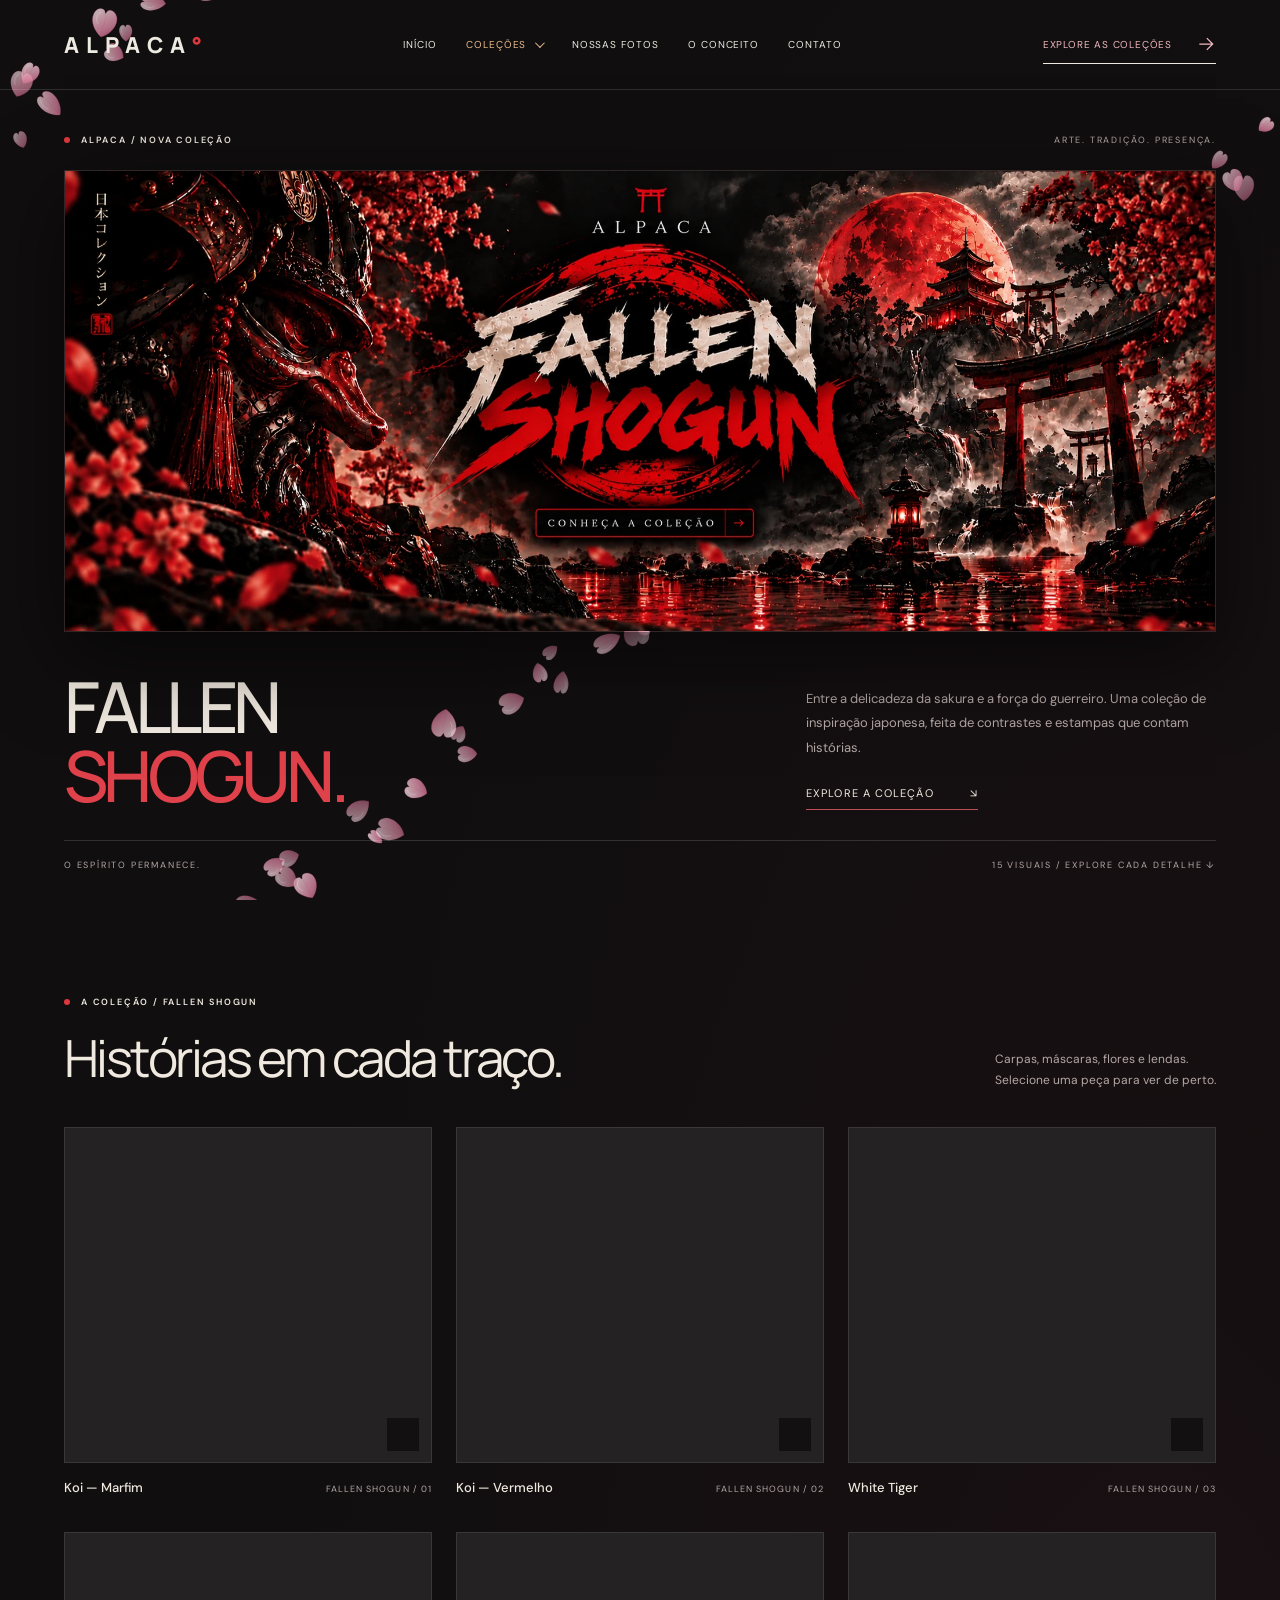
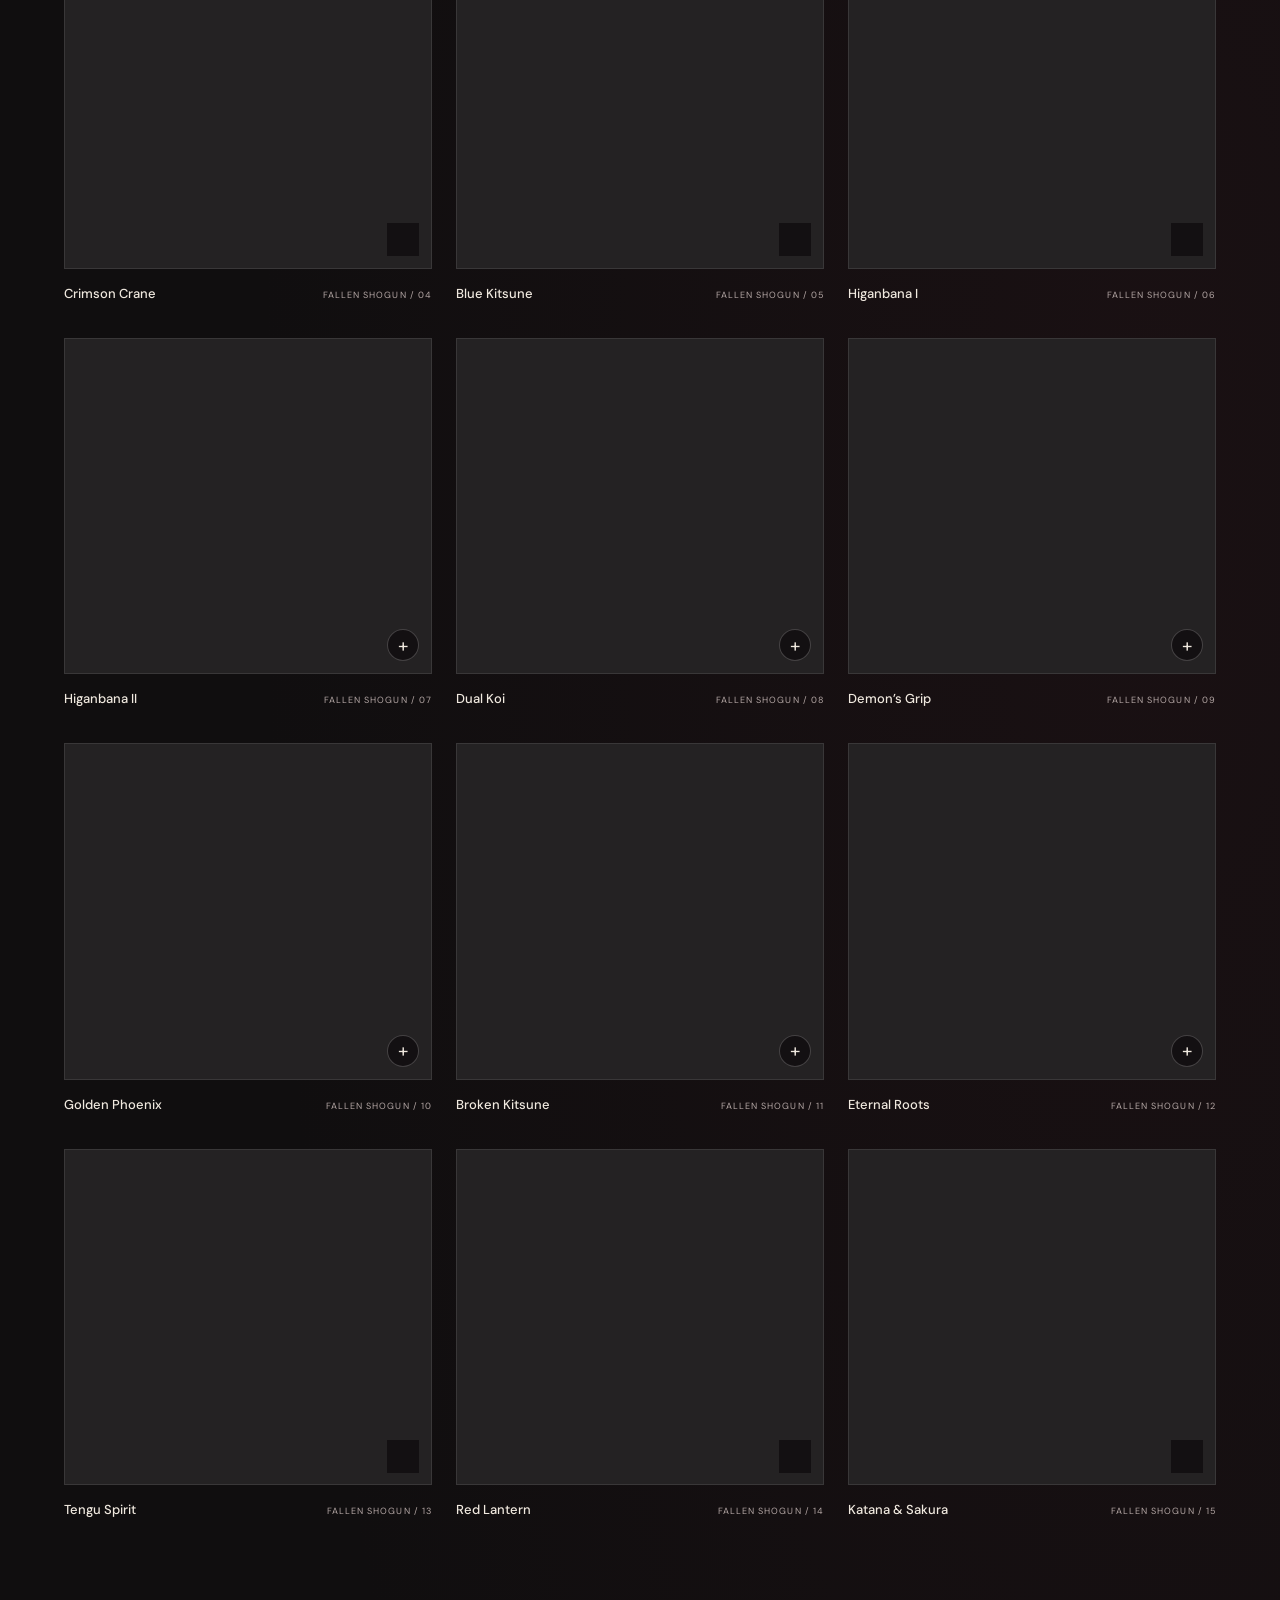
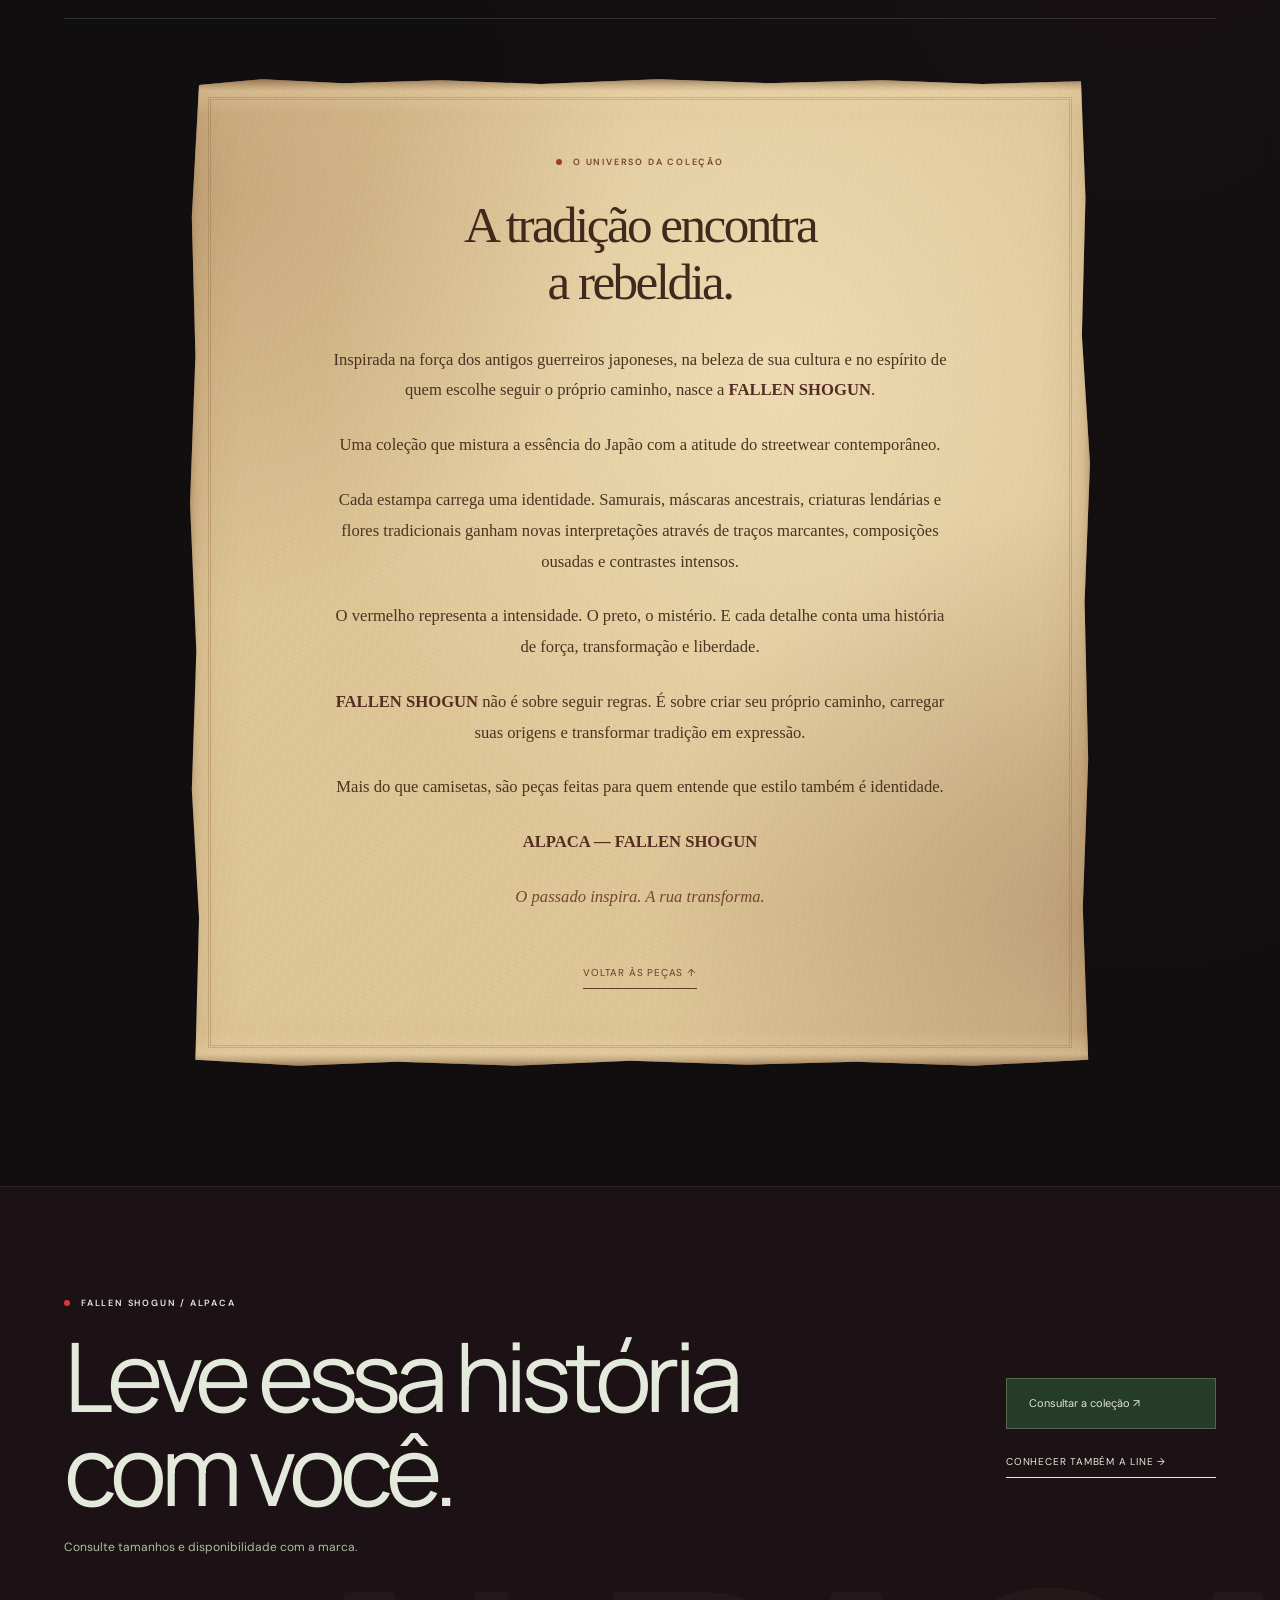
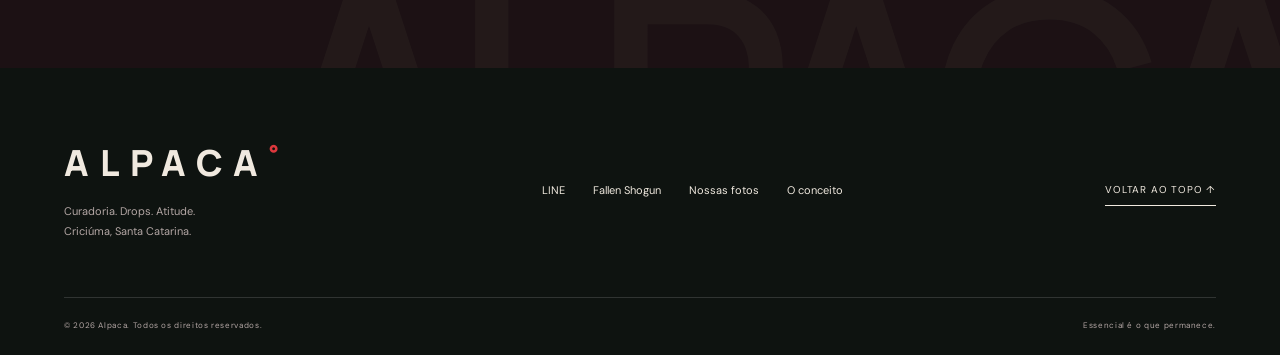
==== commit 22b120c3: "Centraliza manifesto em pergaminho envelhecido" ====
--- a/fallen-shogun.html
+++ b/fallen-shogun.html
@@ -21,7 +21,7 @@
     <link rel="preconnect" href="https://fonts.gstatic.com" crossorigin />
     <link rel="stylesheet" href="assets/site.css?v=always-on" />
     <link rel="stylesheet" href="assets/experience.css?v=always-on" />
-    <link rel="stylesheet" href="assets/fallen-shogun.css?v=text-section-7" />
+    <link rel="stylesheet" href="assets/fallen-shogun.css?v=parchment-9" />
     <script src="assets/site.js?v=collections-2" defer></script>
     <script src="assets/experience.js?v=motion-3" defer></script>
     <script src="assets/fallen-shogun.js?v=sakura-detail-6" defer></script>
--- a/assets/fallen-shogun.css
+++ b/assets/fallen-shogun.css
@@ -68,9 +68,46 @@
 .shogun-motion .shogun-reveal { opacity: 0; transform: translate3d(0, 45px, -60px) rotateX(9deg); transition: opacity .8s var(--ease), transform 1s var(--ease); }
 .shogun-motion .shogun-reveal.is-visible { opacity: 1; transform: none; }
 .shogun-world { padding: 60px 0 120px; border-top: 1px solid var(--line); }
-.shogun-world-copy { max-width: 720px; }
-.shogun-world-copy p { max-width: 560px; margin: 25px 0; line-height: 1.9; font-size: 13px; color: var(--muted); }
-.shogun-world-copy .text-link { margin-top: 20px; display: inline-flex; }
+.shogun-world-copy {
+  position: relative;
+  isolation: isolate;
+  max-width: 900px;
+  margin-inline: auto;
+  padding: clamp(42px, 6vw, 84px) clamp(25px, 7vw, 110px);
+  text-align: center;
+  color: #39291c;
+  background:
+    radial-gradient(ellipse at 0 10%, #83502c42, transparent 35%),
+    radial-gradient(ellipse at 100% 85%, #6c402b47, transparent 35%),
+    radial-gradient(ellipse at 65% 30%, #fff0ce80, transparent 55%),
+    repeating-linear-gradient(17deg, #76502a08 0 1px, transparent 1px 5px),
+    repeating-linear-gradient(97deg, #fff5db14 0 1px, transparent 1px 7px),
+    #ddc596;
+  box-shadow: inset 0 0 45px #80512d45, inset 0 0 8px #6c402b80;
+  clip-path: polygon(1% .6%, 8% 0, 17% .4%, 28% .1%, 39% .5%, 52% 0, 64% .4%, 77% .1%, 88% .5%, 99% .2%, 99.5% 12%, 99.1% 26%, 100% 39%, 99.4% 53%, 99.8% 69%, 99.2% 84%, 99.8% 99.4%, 87% 100%, 74% 99.6%, 62% 99.9%, 49% 99.5%, 36% 100%, 23% 99.6%, 12% 100%, .6% 99.4%, 1% 85%, .2% 72%, .7% 58%, 0 43%, .6% 28%, .2% 14%);
+}
+.shogun-world-copy::before {
+  content: "";
+  position: absolute;
+  inset: 0;
+  z-index: -1;
+  pointer-events: none;
+  background: linear-gradient(180deg, #63432d55, #fae4b94d 12px, transparent 36px, transparent calc(100% - 36px), #fae4b94d calc(100% - 12px), #63432d55);
+}
+.shogun-world-copy::after {
+  content: "";
+  position: absolute;
+  inset: 18px;
+  border: 3px double #80552e3d;
+  pointer-events: none;
+}
+.shogun-world-copy .eyebrow { justify-content: center; color: #75442b; }
+.shogun-world-copy .eyebrow::before { background: #9c3d34; }
+.shogun-world-copy h2 { font-family: Georgia, "Times New Roman", serif; color: #42291d; font-size: clamp(34px, 4vw, 58px); line-height: 1.12; margin: 28px auto 34px; }
+.shogun-world-copy p { max-width: 620px; margin: 24px auto; font-family: Georgia, "Times New Roman", serif; line-height: 1.85; font-size: clamp(16px, 1.3vw, 18px); color: #493422; }
+.shogun-world-copy strong { color: #552c23; }
+.shogun-world-copy p:last-of-type { color: #764632; }
+.shogun-world-copy .text-link { margin-top: 20px; display: inline-flex; color: #633d28; }
 .shogun .contact { background: #231418a8; border-top: 1px solid #ffffff15; }
 .shogun .button { background: #5b2028; border-color: #95434d; }
 .shogun .button:hover { background: #752a35; }
@@ -94,4 +131,5 @@
   .shogun-card-copy { display: block; padding-top: 12px; }
   .shogun-card-copy strong { display: block; font-size: 12px; margin-bottom: 6px; }
   .shogun-world { padding: 50px 0 70px; }
+  .shogun-world-copy::after { inset: 12px; }
 }
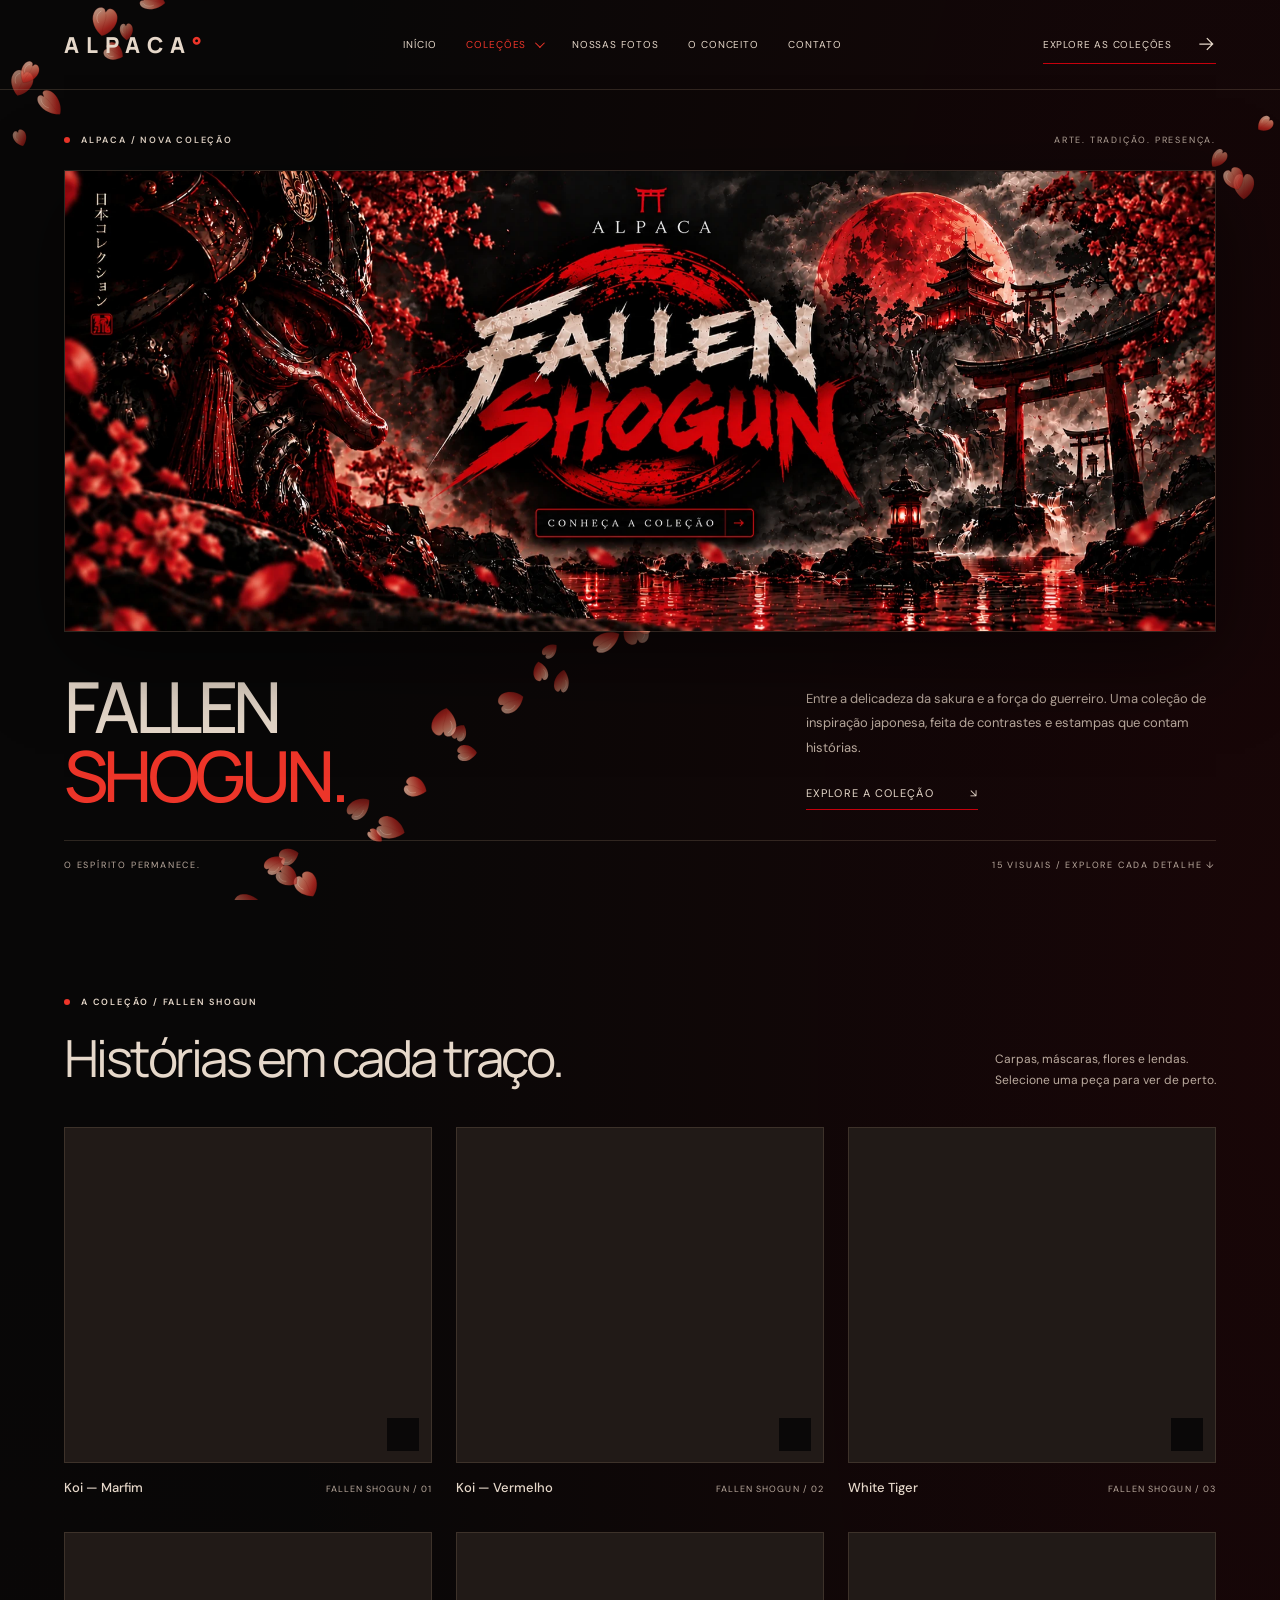
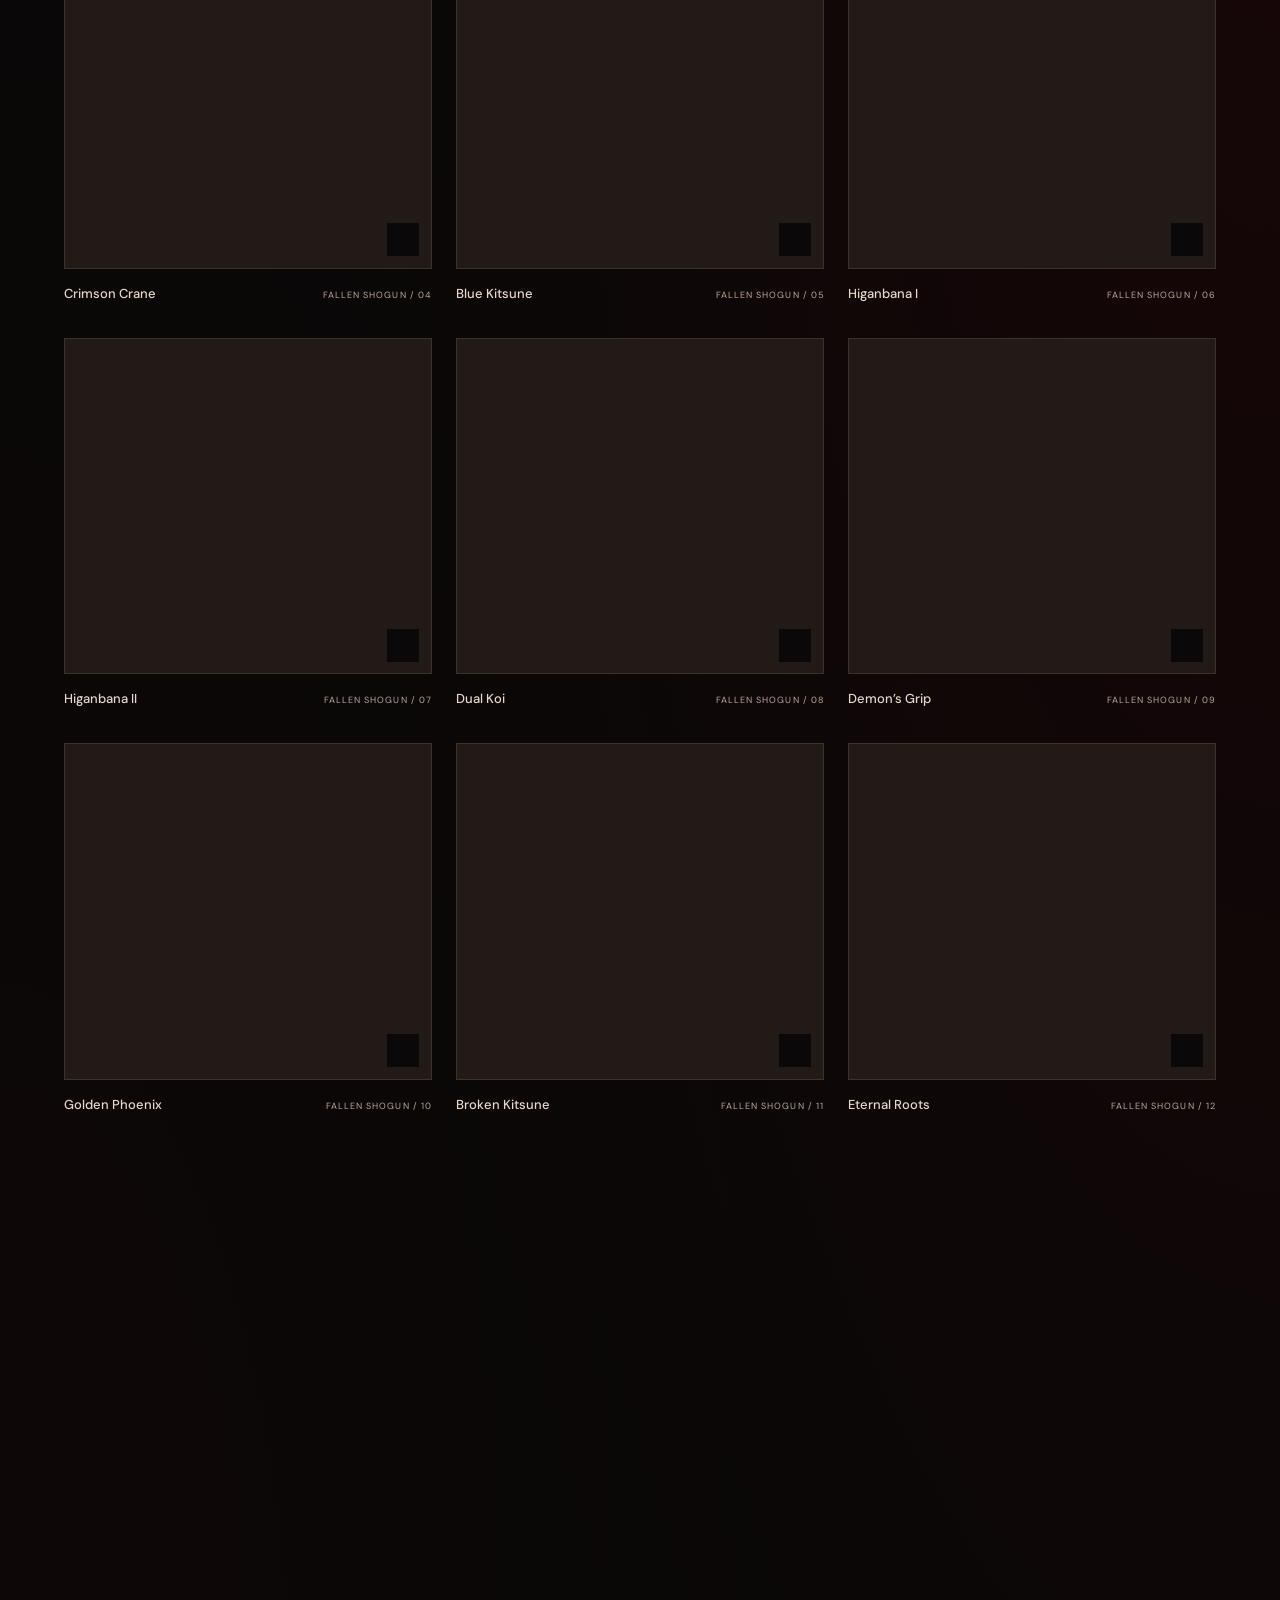
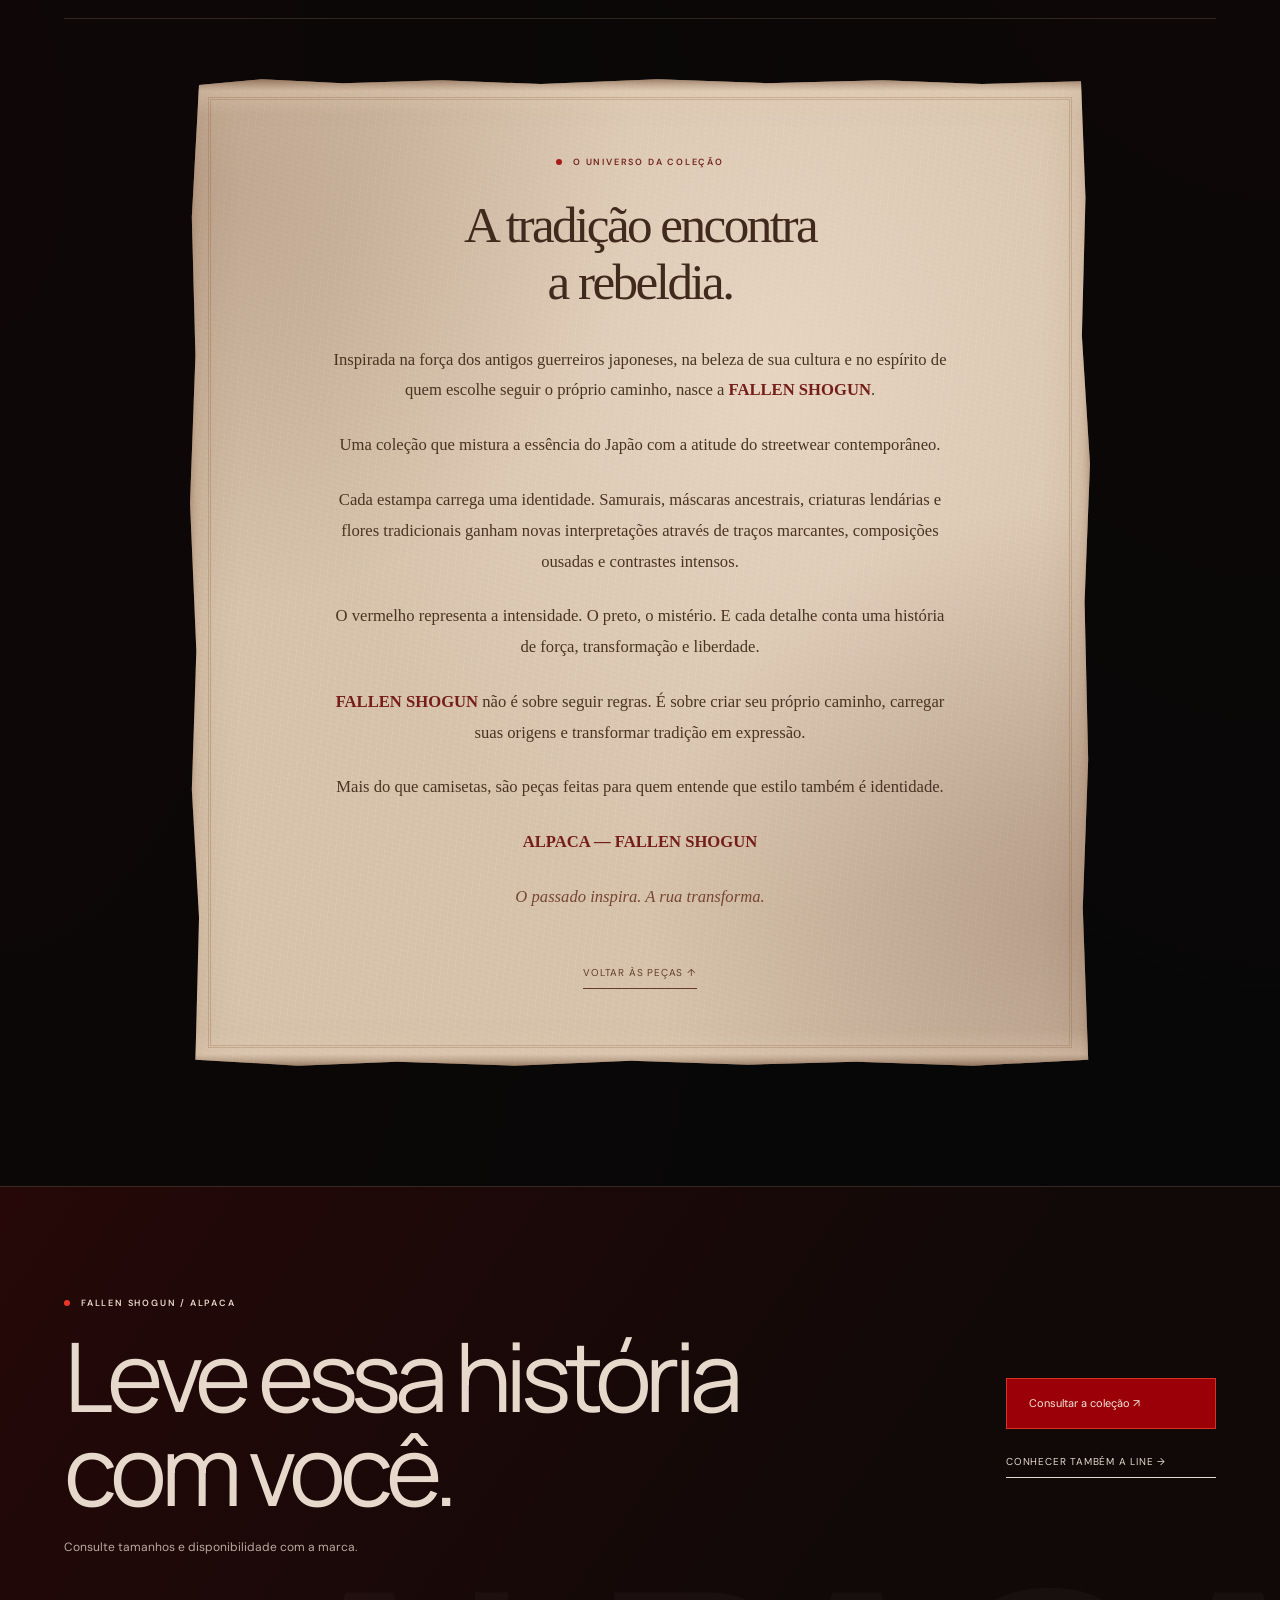
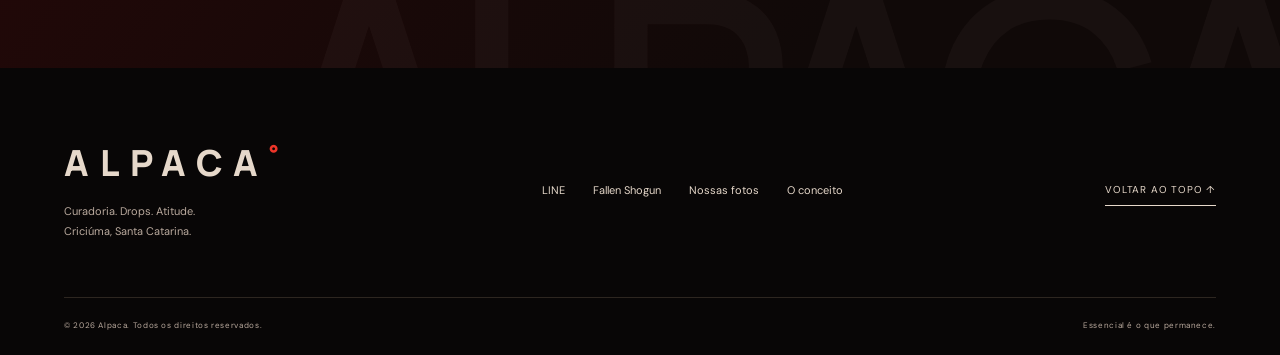
==== commit 0b35fb0d: "Aplica paleta do banner a pagina Fallen Shogun" ====
--- a/fallen-shogun.html
+++ b/fallen-shogun.html
@@ -5,7 +5,7 @@
     <meta name="viewport" content="width=device-width, initial-scale=1" />
     <title>Fallen Shogun | ALPACA°</title>
     <meta name="description" content="Conheça Fallen Shogun, a nova coleção Alpaca. Estampas de inspiração japonesa, detalhes intensos e uma nova perspectiva para o streetwear." />
-    <meta name="theme-color" content="#100e0f" />
+    <meta name="theme-color" content="#080707" />
     <link rel="canonical" href="https://mateusrampi8-bot.github.io/alpaca/fallen-shogun.html" />
     <link rel="icon" type="image/svg+xml" href="favicon.svg" />
     <link rel="apple-touch-icon" href="apple-touch-icon.png" />
@@ -21,10 +21,10 @@
     <link rel="preconnect" href="https://fonts.gstatic.com" crossorigin />
     <link rel="stylesheet" href="assets/site.css?v=always-on" />
     <link rel="stylesheet" href="assets/experience.css?v=always-on" />
-    <link rel="stylesheet" href="assets/fallen-shogun.css?v=parchment-9" />
+    <link rel="stylesheet" href="assets/fallen-shogun.css?v=banner-palette-10" />
     <script src="assets/site.js?v=collections-2" defer></script>
     <script src="assets/experience.js?v=motion-3" defer></script>
-    <script src="assets/fallen-shogun.js?v=sakura-detail-6" defer></script>
+    <script src="assets/fallen-shogun.js?v=banner-palette-10" defer></script>
     <link rel="stylesheet" href="assets/collections.css?v=motion-3" />
   </head>
   <body class="cinematic shogun">
--- a/assets/fallen-shogun.css
+++ b/assets/fallen-shogun.css
@@ -1,24 +1,37 @@
 .shogun {
-  --paper: #100e0f;
-  --ink: #f0e9df;
-  --muted: #b4a7a5;
-  --orange: #dd383d;
-  background: radial-gradient(ellipse at 90% 40%, #461b242e, transparent 55%), var(--paper);
+  --banner-black: #080707;
+  --banner-red: #c6000c;
+  --banner-highlight: #ed3529;
+  --banner-ivory: #e6d8ca;
+  --banner-smoke: #baaa9e;
+  --paper: var(--banner-black);
+  --ink: var(--banner-ivory);
+  --muted: var(--banner-smoke);
+  --orange: var(--banner-highlight);
+  --green: var(--banner-ivory);
+  --line: #b3987c38;
+  background: radial-gradient(ellipse at 100% 20%, #85000b22, transparent 55%), radial-gradient(ellipse at 0 65%, #4d08081a, transparent 45%), var(--paper);
   isolation: isolate;
 }
-.shogun .site-header { position: relative; }
+.shogun .site-header { position: relative; color: var(--banner-ivory); border-color: var(--line); }
 .shogun .nav-links { gap: clamp(15px, 2.3vw, 36px); }
 .shogun main, .shogun .site-footer { position: relative; z-index: 1; }
 .shogun main { transform-origin: center 20vh; transition: transform .52s var(--ease), opacity .52s; }
 .is-leaving .shogun main { transform: perspective(1400px) translateZ(-70px) rotateY(-4deg); opacity: .4; }
-.shogun .nav-cta { color: #efb8be; }
+.shogun .nav-cta { color: var(--banner-ivory); border-color: var(--banner-red); }
+.shogun .collections-menu.has-current summary { color: var(--banner-highlight); }
+.shogun .collections-dropdown { background: #100b09; border-color: #9c65553d; }
+.shogun .collections-dropdown a:hover, .shogun .collections-dropdown a[aria-current="page"] { background: #66000833; border-color: #b02a224d; }
+.shogun .collections-dropdown strong { color: var(--banner-ivory); }
+.shogun .collections-dropdown a:last-child strong { color: #ed7566; }
+.shogun .collections-dropdown small { color: var(--banner-smoke); }
 .sakura-field { position: fixed; inset: 0; overflow: hidden; pointer-events: none; z-index: 0; }
 .sakura-canvas { position: absolute; top: 0; left: 0; display: block; width: 100%; height: 100%; pointer-events: none; }
 .sakura-field[data-renderer="canvas"] .sakura-petal { display: none; }
 .sakura-petal {
   display: block; position: absolute; top: -32px; left: var(--left); width: var(--size); height: calc(var(--size) * .65);
   border-radius: 70% 40% 75% 25%;
-  background: linear-gradient(135deg, #fff1f5, #f5bccd 35%, #e68ba9 70%, #bb567d);
+  background: linear-gradient(135deg, #f0d3bd, #e98267 35%, #c72b23 70%, #79110f);
   opacity: var(--opacity);
   animation: sakura-fall var(--duration) var(--delay) linear infinite;
 }
@@ -34,7 +47,7 @@
 .shogun-overline > span, .shogun-hero-foot > span { font-size: 9px; color: var(--muted); text-transform: uppercase; letter-spacing: .2em; }
 .shogun-banner-frame { perspective: 1400px; }
 .shogun-banner {
-  position: relative; transform-style: preserve-3d; border: 1px solid #e7b5b626;
+  position: relative; transform-style: preserve-3d; border: 1px solid #b3987c38;
   transform: rotateX(var(--banner-x, 0deg)) rotateY(var(--banner-y, 0deg));
   box-shadow: 0 25px 80px #0008; transition: transform .45s var(--ease);
   animation: shogun-arrival 1.2s var(--ease) backwards;
@@ -46,10 +59,10 @@
 }
 .shogun-intro { display: grid; grid-template-columns: 1.2fr 1fr; gap: 50px; align-items: end; padding: 40px 0 30px; }
 .shogun h1 { font-size: clamp(40px, 5.5vw, 84px); line-height: .98; font-weight: 500; letter-spacing: -.065em; text-transform: uppercase; }
-.shogun h1 span { color: #df424b; }
+.shogun h1 span { color: var(--banner-highlight); }
 .shogun-intro-copy { max-width: 410px; justify-self: end; }
 .shogun-intro-copy p { font-size: 13px; line-height: 1.9; color: var(--muted); margin-bottom: 20px; }
-.shogun-intro-copy a { display: inline-flex; gap: 36px; align-items: center; padding-bottom: 9px; border-bottom: 1px solid #bd4e57; font-size: 11px; text-transform: uppercase; letter-spacing: .1em; }
+.shogun-intro-copy a { display: inline-flex; gap: 36px; align-items: center; padding-bottom: 9px; border-bottom: 1px solid var(--banner-red); font-size: 11px; text-transform: uppercase; letter-spacing: .1em; }
 .shogun-hero-foot { border-top: 1px solid var(--line); padding-top: 18px; }
 .shogun-collection { padding: 60px 0 100px; }
 .shogun-heading { display: flex; align-items: end; justify-content: space-between; gap: 25px; margin-bottom: 35px; }
@@ -58,10 +71,10 @@
 .shogun-grid { display: grid; grid-template-columns: repeat(3, minmax(0, 1fr)); gap: 36px 24px; perspective: 1200px; }
 .shogun-card { min-width: 0; perspective: 1000px; }
 .shogun-card button { display: block; width: 100%; padding: 0; text-align: left; background: transparent; }
-.shogun-card-art { display: block; position: relative; border: 1px solid #ffffff18; background: #242223; transform: rotateX(var(--tilt-x, 0deg)) rotateY(var(--tilt-y, 0deg)); transition: transform .45s var(--ease), box-shadow .45s; transform-style: preserve-3d; }
+.shogun-card-art { display: block; position: relative; border: 1px solid #b3987c30; background: #211a17; transform: rotateX(var(--tilt-x, 0deg)) rotateY(var(--tilt-y, 0deg)); transition: transform .45s var(--ease), box-shadow .45s; transform-style: preserve-3d; }
 .shogun-card img { aspect-ratio: 1312 / 1199; object-fit: contain; }
-.shogun-card button:hover .shogun-card-art, .shogun-card button:focus-visible .shogun-card-art { box-shadow: 0 16px 45px #0008, 0 0 0 1px #cb596057; }
-.shogun-card-zoom { position: absolute; bottom: 12px; right: 12px; width: 32px; height: 32px; display: grid; place-items: center; background: #110e10d9; border: 1px solid #ffffff35; border-radius: 50%; font-size: 19px; transform: translateZ(20px); }
+.shogun-card button:hover .shogun-card-art, .shogun-card button:focus-visible .shogun-card-art { box-shadow: 0 16px 45px #0008, 0 0 0 1px #c6000c88; }
+.shogun-card-zoom { position: absolute; bottom: 12px; right: 12px; width: 32px; height: 32px; display: grid; place-items: center; background: #080707e6; border: 1px solid #b3987c66; border-radius: 50%; font-size: 19px; transform: translateZ(20px); }
 .shogun-card-copy { display: flex; align-items: baseline; justify-content: space-between; gap: 12px; padding-top: 16px; }
 .shogun-card-copy strong { font-size: 13px; font-weight: 500; }
 .shogun-card-copy small { font-size: 9px; letter-spacing: .12em; color: var(--muted); }
@@ -77,12 +90,12 @@
   text-align: center;
   color: #39291c;
   background:
-    radial-gradient(ellipse at 0 10%, #83502c42, transparent 35%),
-    radial-gradient(ellipse at 100% 85%, #6c402b47, transparent 35%),
-    radial-gradient(ellipse at 65% 30%, #fff0ce80, transparent 55%),
+    radial-gradient(ellipse at 0 10%, #77503c42, transparent 35%),
+    radial-gradient(ellipse at 100% 85%, #5d382e47, transparent 35%),
+    radial-gradient(ellipse at 65% 30%, #f6e6d780, transparent 55%),
     repeating-linear-gradient(17deg, #76502a08 0 1px, transparent 1px 5px),
     repeating-linear-gradient(97deg, #fff5db14 0 1px, transparent 1px 7px),
-    #ddc596;
+    #d7c3ac;
   box-shadow: inset 0 0 45px #80512d45, inset 0 0 8px #6c402b80;
   clip-path: polygon(1% .6%, 8% 0, 17% .4%, 28% .1%, 39% .5%, 52% 0, 64% .4%, 77% .1%, 88% .5%, 99% .2%, 99.5% 12%, 99.1% 26%, 100% 39%, 99.4% 53%, 99.8% 69%, 99.2% 84%, 99.8% 99.4%, 87% 100%, 74% 99.6%, 62% 99.9%, 49% 99.5%, 36% 100%, 23% 99.6%, 12% 100%, .6% 99.4%, 1% 85%, .2% 72%, .7% 58%, 0 43%, .6% 28%, .2% 14%);
 }
@@ -92,7 +105,7 @@
   inset: 0;
   z-index: -1;
   pointer-events: none;
-  background: linear-gradient(180deg, #63432d55, #fae4b94d 12px, transparent 36px, transparent calc(100% - 36px), #fae4b94d calc(100% - 12px), #63432d55);
+  background: linear-gradient(180deg, #63432d55, #f1ddc84d 12px, transparent 36px, transparent calc(100% - 36px), #f1ddc84d calc(100% - 12px), #63432d55);
 }
 .shogun-world-copy::after {
   content: "";
@@ -101,24 +114,35 @@
   border: 3px double #80552e3d;
   pointer-events: none;
 }
-.shogun-world-copy .eyebrow { justify-content: center; color: #75442b; }
-.shogun-world-copy .eyebrow::before { background: #9c3d34; }
+.shogun-world-copy .eyebrow { justify-content: center; color: #742620; }
+.shogun-world-copy .eyebrow::before { background: #a51c19; }
 .shogun-world-copy h2 { font-family: Georgia, "Times New Roman", serif; color: #42291d; font-size: clamp(34px, 4vw, 58px); line-height: 1.12; margin: 28px auto 34px; }
 .shogun-world-copy p { max-width: 620px; margin: 24px auto; font-family: Georgia, "Times New Roman", serif; line-height: 1.85; font-size: clamp(16px, 1.3vw, 18px); color: #493422; }
-.shogun-world-copy strong { color: #552c23; }
+.shogun-world-copy strong { color: #741d19; }
 .shogun-world-copy p:last-of-type { color: #764632; }
 .shogun-world-copy .text-link { margin-top: 20px; display: inline-flex; color: #633d28; }
-.shogun .contact { background: #231418a8; border-top: 1px solid #ffffff15; }
-.shogun .button { background: #5b2028; border-color: #95434d; }
-.shogun .button:hover { background: #752a35; }
-.shogun .dialog { background: #181315; }
-.shogun .dialog-image { object-fit: contain; background: #242223; }
+.shogun .contact { background: linear-gradient(125deg, #260808, #100908 70%); color: var(--banner-ivory); border-top: 1px solid var(--line); }
+.shogun .contact p { color: var(--banner-smoke); }
+.shogun .contact::after { color: #e6d8ca08; }
+.shogun .button, .shogun .contact .button { background: #9b0009; color: #f4e8dc; border-color: #d83225; }
+.shogun .button:hover, .shogun .contact .button:hover { background: #c6000c; border-color: #ed5544; }
+.shogun .site-footer { background: #080606; color: var(--banner-ivory); }
+.shogun .dialog { background: #120d0b; }
+.shogun .dialog::backdrop { background: #080505e6; }
+.shogun .dialog-image { object-fit: contain; background: #211a17; }
+.shogun .dialog-close { background: #65100f; color: var(--banner-ivory); }
+.shogun .dialog-nav button { color: var(--banner-ivory); }
+.shogun .page-curtain { background: var(--banner-black); color: var(--banner-ivory); }
+[data-transition="shogun"] .shogun .page-curtain { background: var(--banner-black); color: var(--banner-ivory); }
+.shogun .page-curtain .transition-japan { background: radial-gradient(ellipse at 50% 60%, #79000c38, transparent 65%); }
+.shogun .page-curtain .transition-sun { background: var(--banner-red); box-shadow: 0 0 120px #c6000c33; }
+.shogun .transition-petals i { background: #e98267; }
 @media (min-width: 761px) and (max-width: 1100px) {
   .shogun .nav-cta { display: none; }
   .shogun .nav-links { gap: 20px; }
 }
 @media (max-width: 760px) {
-  .shogun .nav-links { background: #1e1418; }
+  .shogun .nav-links { background: #100b09; }
   .shogun-hero { padding: 28px 0 35px; }
   .shogun-overline > span { display: none; }
   .shogun-intro { grid-template-columns: 1fr; gap: 22px; padding: 30px 0; }
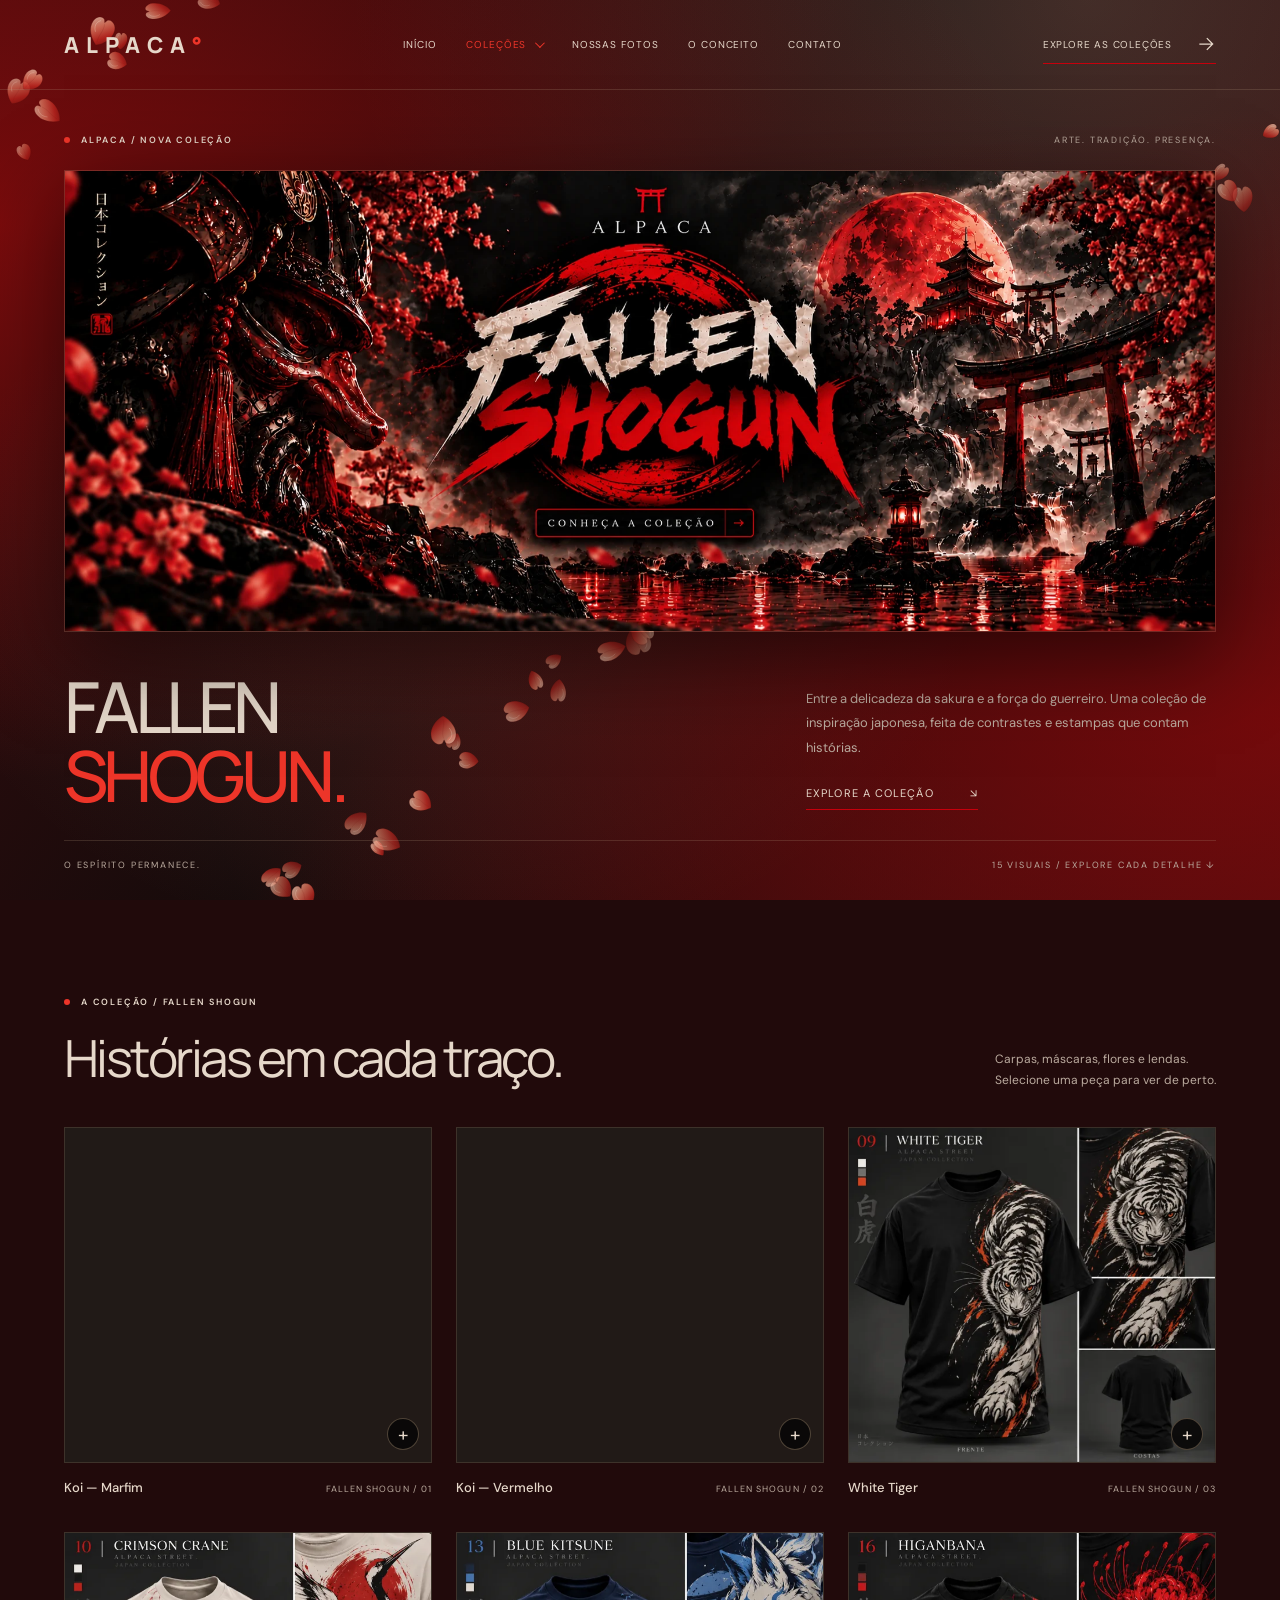
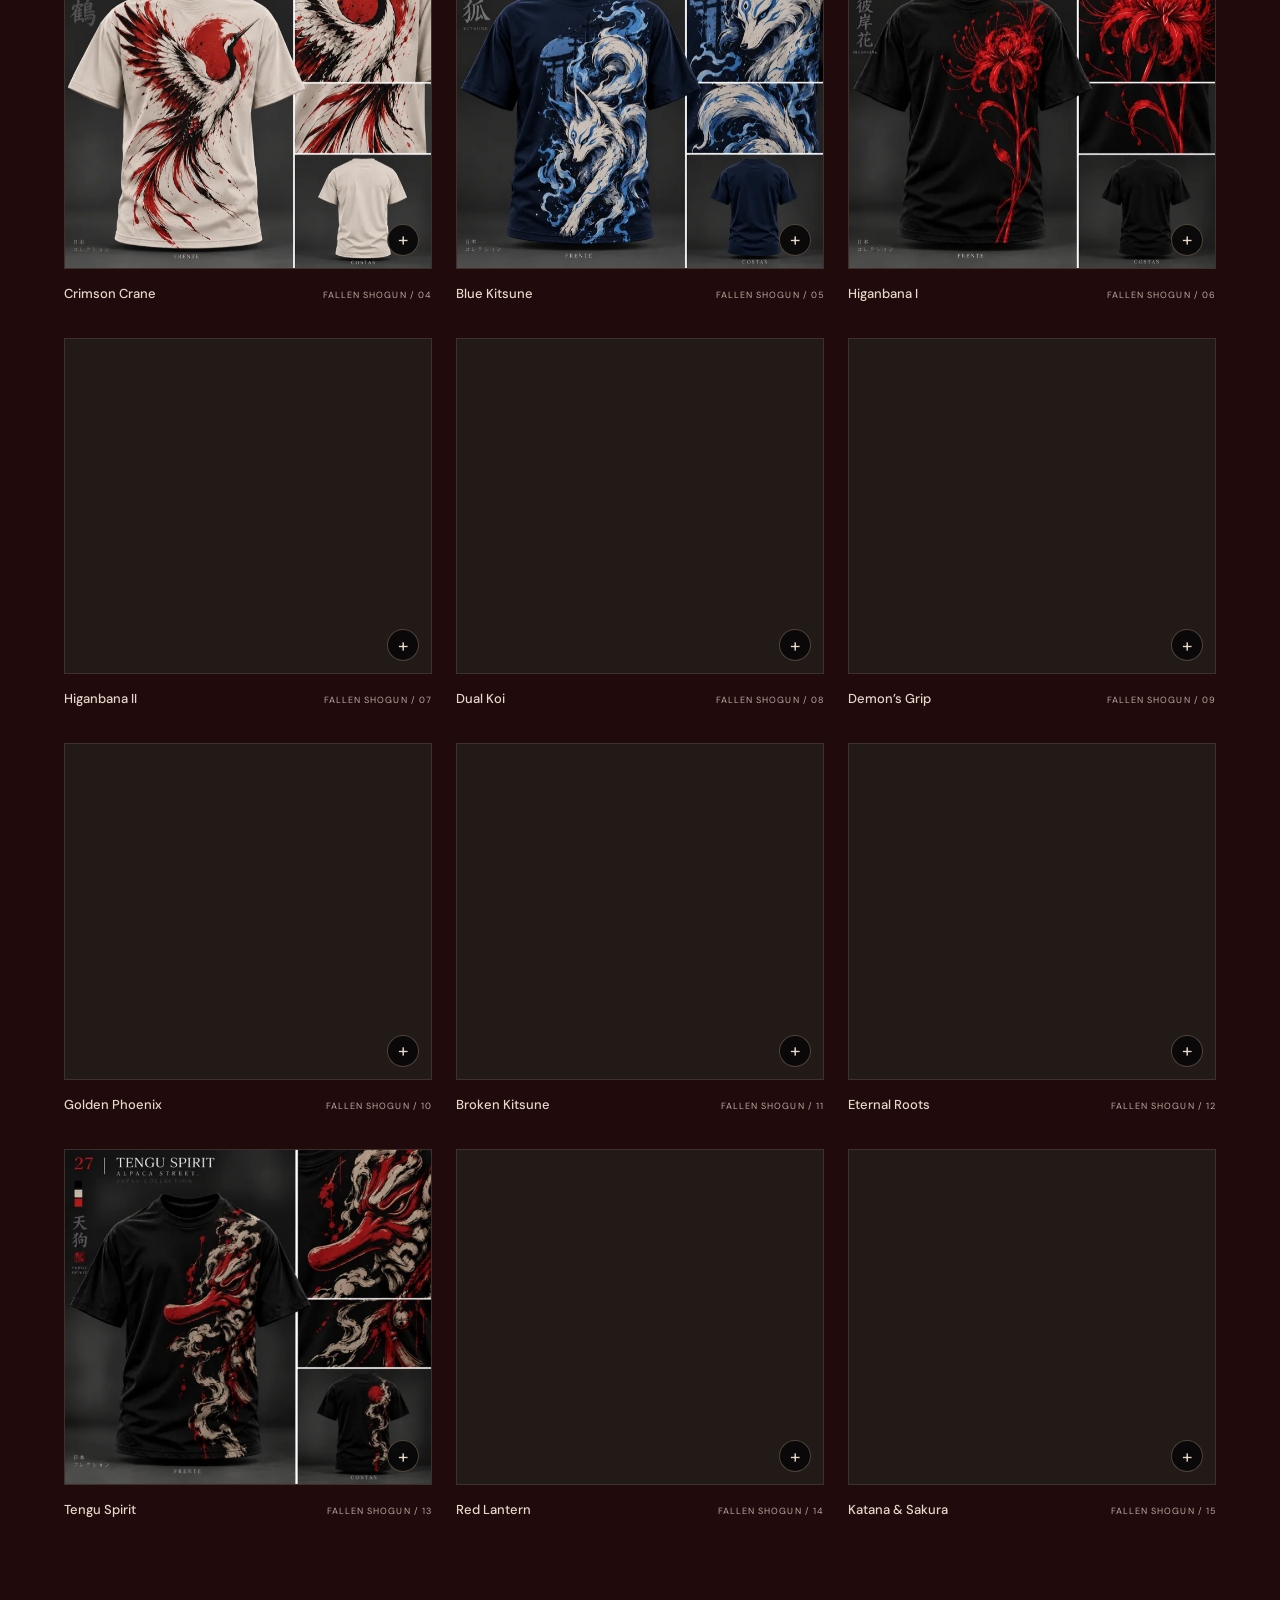
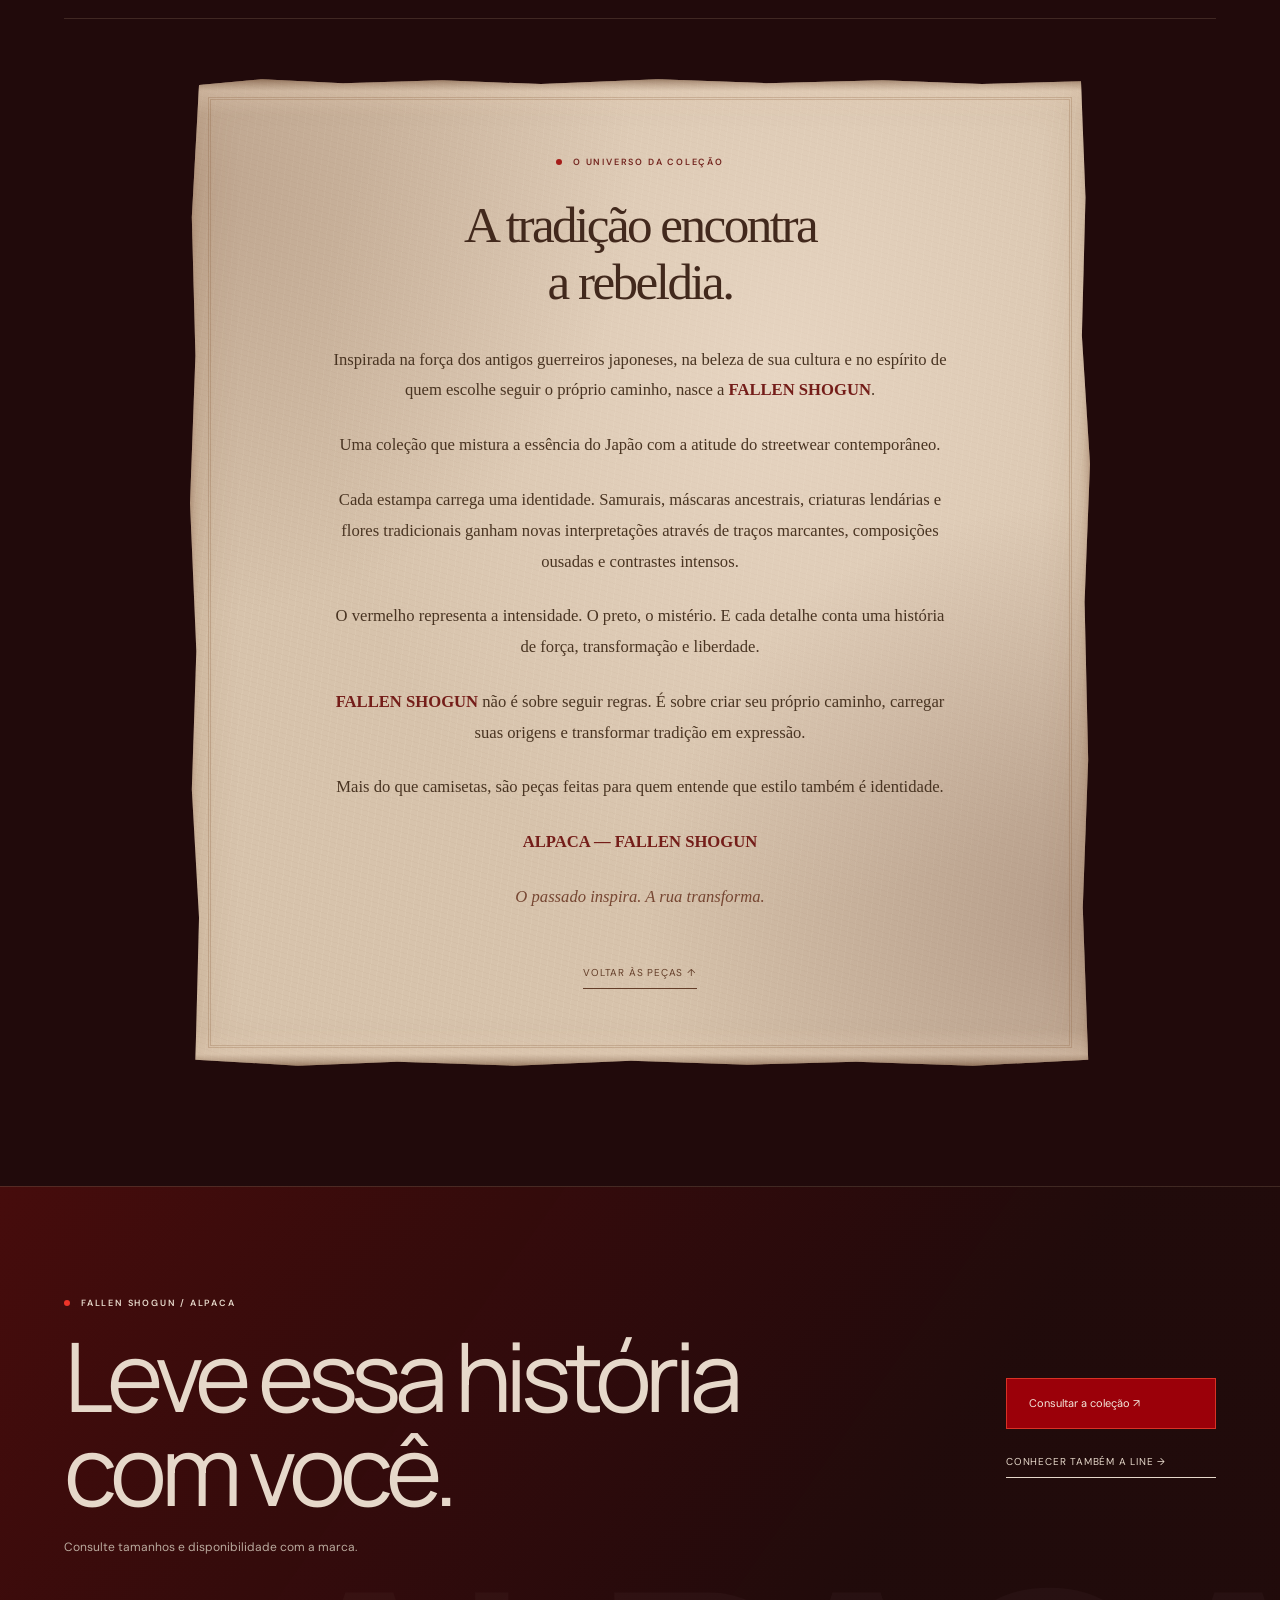
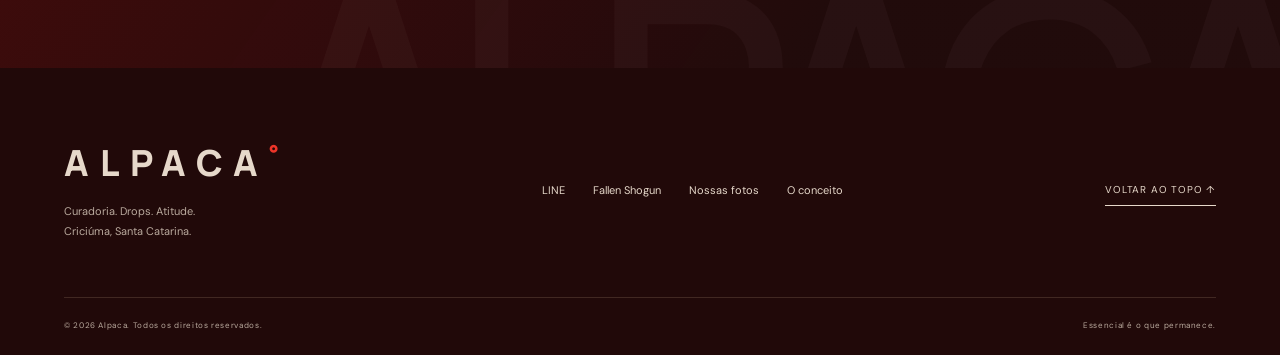
==== commit adff90df: "Reforca cores do banner no fundo de toda a pagina" ====
--- a/fallen-shogun.html
+++ b/fallen-shogun.html
@@ -5,7 +5,7 @@
     <meta name="viewport" content="width=device-width, initial-scale=1" />
     <title>Fallen Shogun | ALPACA°</title>
     <meta name="description" content="Conheça Fallen Shogun, a nova coleção Alpaca. Estampas de inspiração japonesa, detalhes intensos e uma nova perspectiva para o streetwear." />
-    <meta name="theme-color" content="#080707" />
+    <meta name="theme-color" content="#380c0e" />
     <link rel="canonical" href="https://mateusrampi8-bot.github.io/alpaca/fallen-shogun.html" />
     <link rel="icon" type="image/svg+xml" href="favicon.svg" />
     <link rel="apple-touch-icon" href="apple-touch-icon.png" />
@@ -21,7 +21,7 @@
     <link rel="preconnect" href="https://fonts.gstatic.com" crossorigin />
     <link rel="stylesheet" href="assets/site.css?v=always-on" />
     <link rel="stylesheet" href="assets/experience.css?v=always-on" />
-    <link rel="stylesheet" href="assets/fallen-shogun.css?v=banner-palette-10" />
+    <link rel="stylesheet" href="assets/fallen-shogun.css?v=banner-background-11" />
     <script src="assets/site.js?v=collections-2" defer></script>
     <script src="assets/experience.js?v=motion-3" defer></script>
     <script src="assets/fallen-shogun.js?v=banner-palette-10" defer></script>
--- a/assets/fallen-shogun.css
+++ b/assets/fallen-shogun.css
@@ -10,8 +10,21 @@
   --orange: var(--banner-highlight);
   --green: var(--banner-ivory);
   --line: #b3987c38;
-  background: radial-gradient(ellipse at 100% 20%, #85000b22, transparent 55%), radial-gradient(ellipse at 0 65%, #4d08081a, transparent 45%), var(--paper);
+  background: #210a0b;
   isolation: isolate;
+}
+.shogun::before {
+  content: "";
+  position: fixed;
+  inset: 0;
+  z-index: 0;
+  pointer-events: none;
+  background:
+    radial-gradient(ellipse at 0 25%, #a90b0b99, transparent 58%),
+    radial-gradient(ellipse at 100% 80%, #8c090bb3, transparent 60%),
+    radial-gradient(ellipse at 85% 0, #d5b49a33, transparent 48%),
+    radial-gradient(ellipse at 35% 65%, #c7aa9021, transparent 45%),
+    linear-gradient(125deg, #380c0e, #160b0b 46%, #3f0d0e);
 }
 .shogun .site-header { position: relative; color: var(--banner-ivory); border-color: var(--line); }
 .shogun .nav-links { gap: clamp(15px, 2.3vw, 36px); }
@@ -121,12 +134,12 @@
 .shogun-world-copy strong { color: #741d19; }
 .shogun-world-copy p:last-of-type { color: #764632; }
 .shogun-world-copy .text-link { margin-top: 20px; display: inline-flex; color: #633d28; }
-.shogun .contact { background: linear-gradient(125deg, #260808, #100908 70%); color: var(--banner-ivory); border-top: 1px solid var(--line); }
+.shogun .contact { background: linear-gradient(125deg, #4a0d0deb, #210b0be6 70%); color: var(--banner-ivory); border-top: 1px solid var(--line); }
 .shogun .contact p { color: var(--banner-smoke); }
 .shogun .contact::after { color: #e6d8ca08; }
 .shogun .button, .shogun .contact .button { background: #9b0009; color: #f4e8dc; border-color: #d83225; }
 .shogun .button:hover, .shogun .contact .button:hover { background: #c6000c; border-color: #ed5544; }
-.shogun .site-footer { background: #080606; color: var(--banner-ivory); }
+.shogun .site-footer { background: #210909; color: var(--banner-ivory); }
 .shogun .dialog { background: #120d0b; }
 .shogun .dialog::backdrop { background: #080505e6; }
 .shogun .dialog-image { object-fit: contain; background: #211a17; }
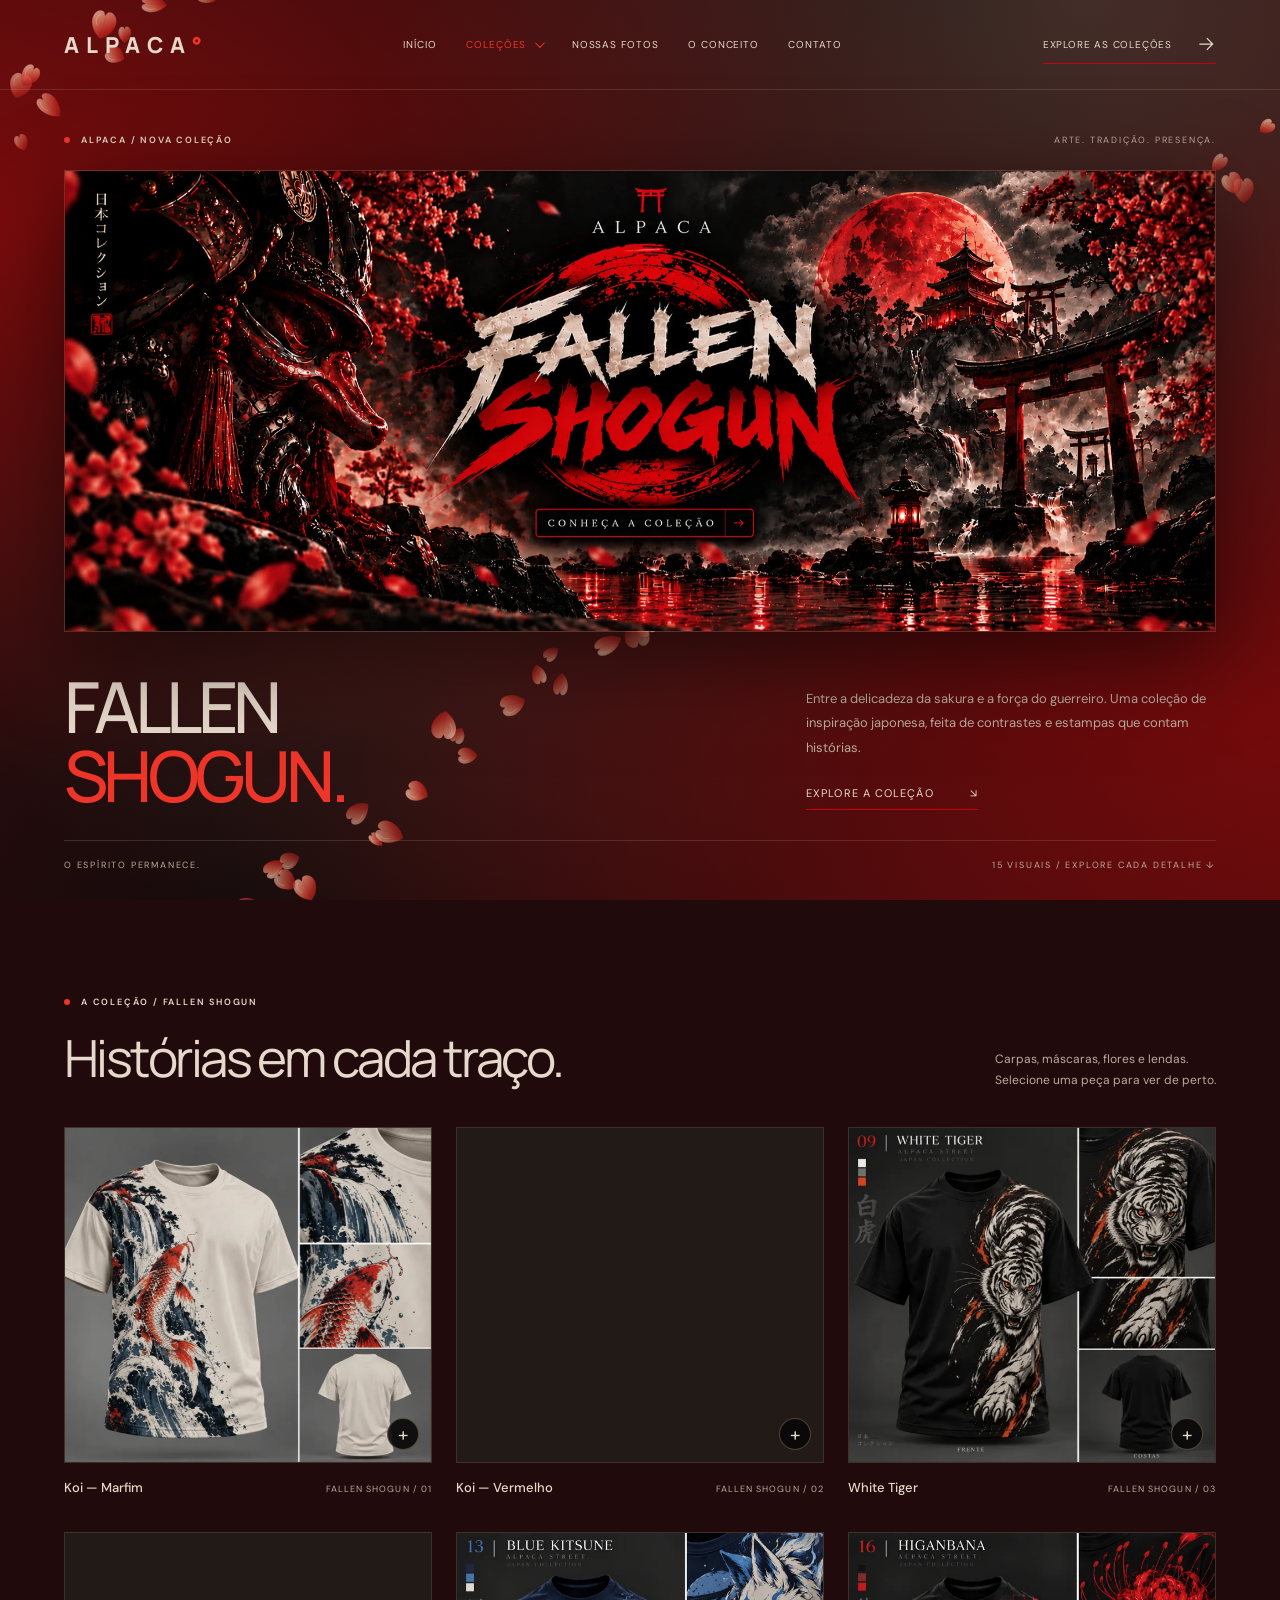
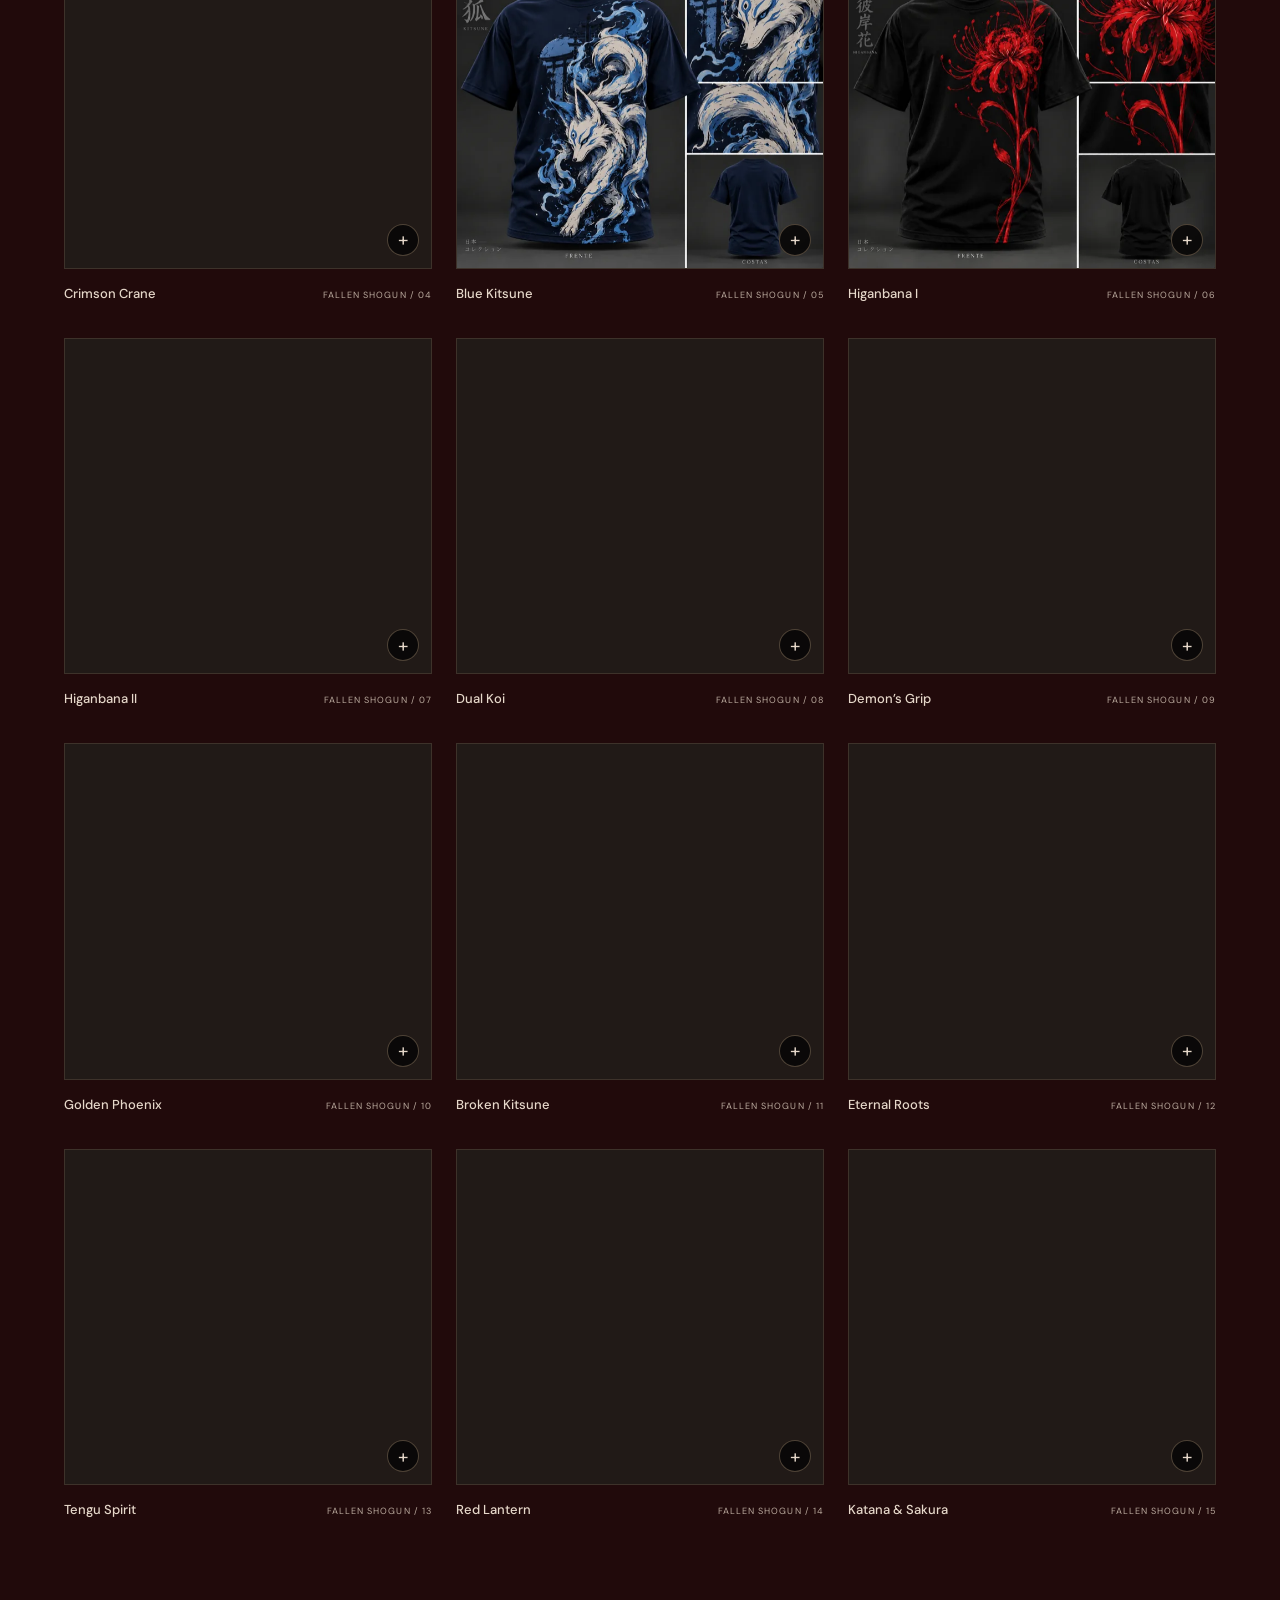
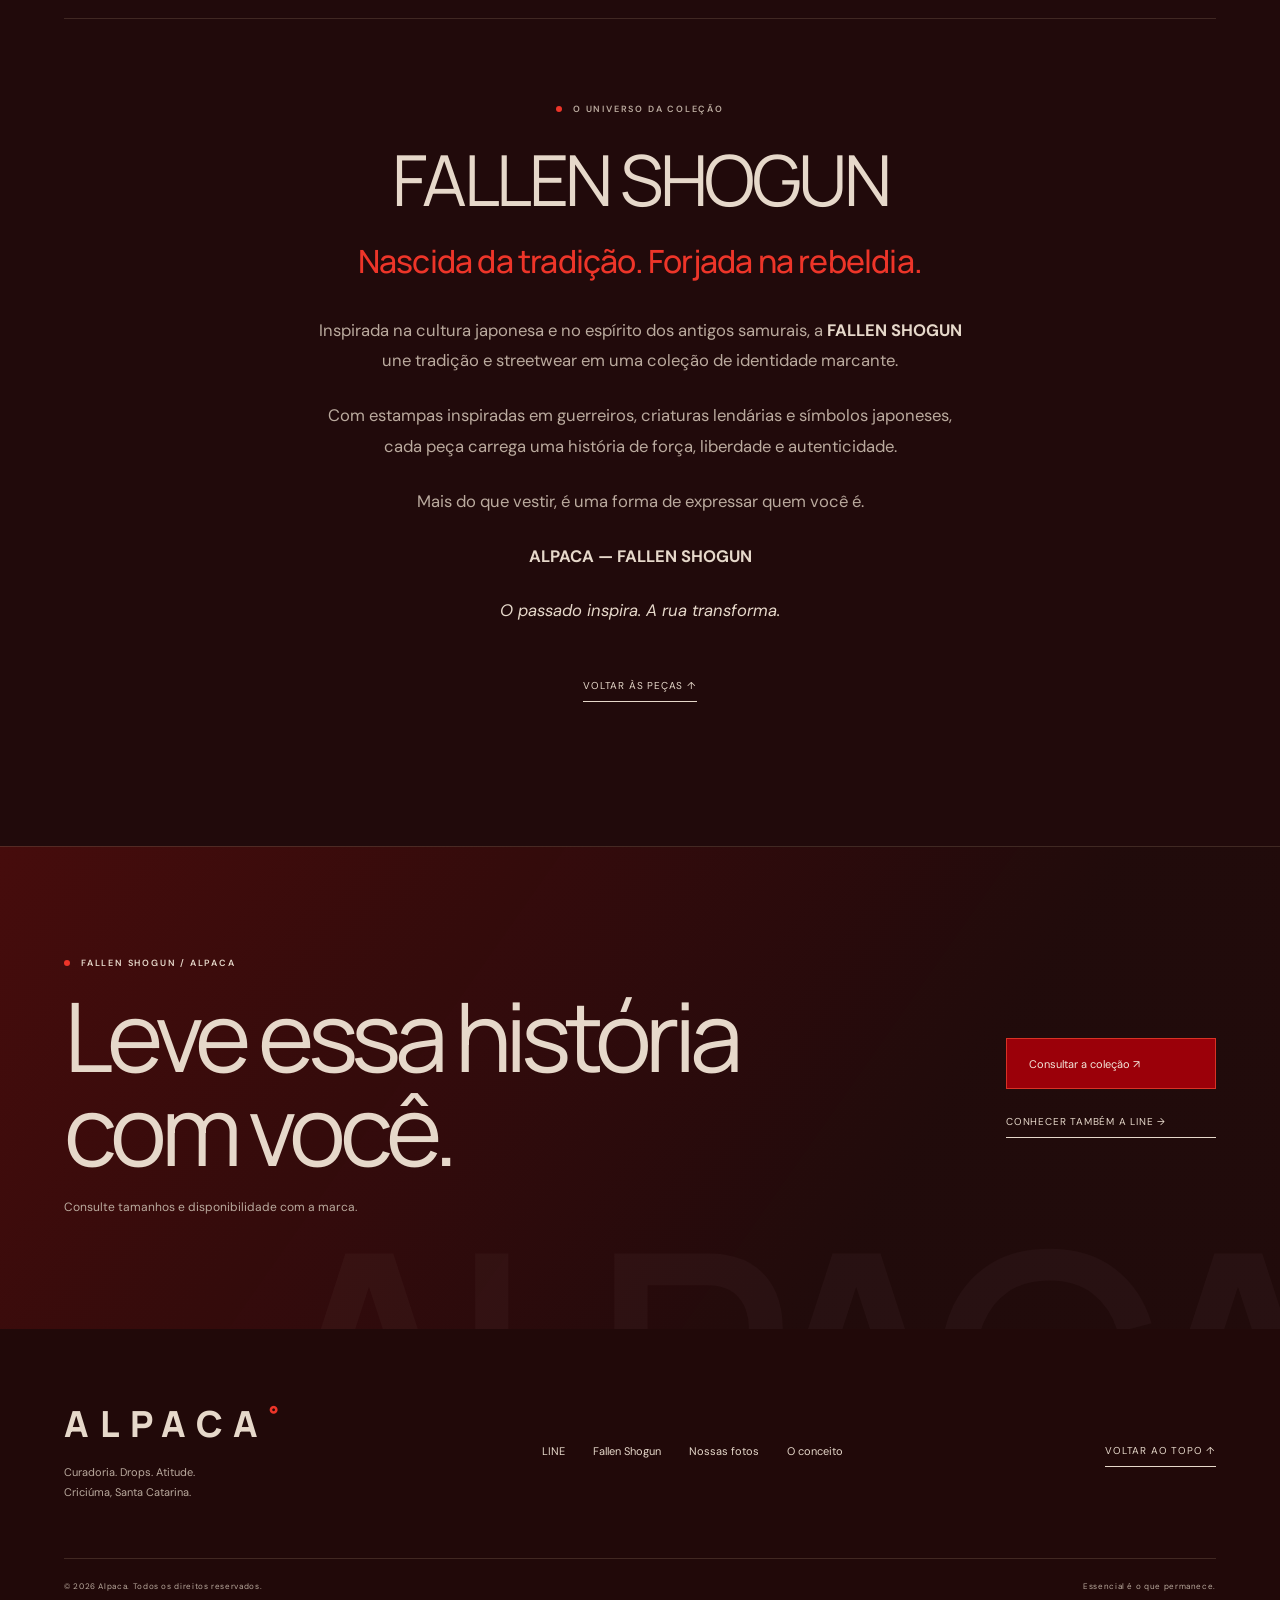
==== commit 745054aa: "Remove pergaminho e atualiza texto Fallen Shogun" ====
--- a/fallen-shogun.html
+++ b/fallen-shogun.html
@@ -21,7 +21,7 @@
     <link rel="preconnect" href="https://fonts.gstatic.com" crossorigin />
     <link rel="stylesheet" href="assets/site.css?v=always-on" />
     <link rel="stylesheet" href="assets/experience.css?v=always-on" />
-    <link rel="stylesheet" href="assets/fallen-shogun.css?v=banner-background-11" />
+    <link rel="stylesheet" href="assets/fallen-shogun.css?v=shogun-text-17" />
     <script src="assets/site.js?v=collections-2" defer></script>
     <script src="assets/experience.js?v=motion-3" defer></script>
     <script src="assets/fallen-shogun.js?v=banner-palette-10" defer></script>
@@ -201,13 +201,11 @@
       <section class="shogun-world wrap" aria-labelledby="world-title">
         <div class="shogun-world-copy shogun-reveal">
           <div class="eyebrow">O universo da coleção</div>
-          <h2 id="world-title">A tradição encontra<br />a rebeldia.</h2>
-          <p>Inspirada na força dos antigos guerreiros japoneses, na beleza de sua cultura e no espírito de quem escolhe seguir o próprio caminho, nasce a <strong>FALLEN SHOGUN</strong>.</p>
-          <p>Uma coleção que mistura a essência do Japão com a atitude do streetwear contemporâneo.</p>
-          <p>Cada estampa carrega uma identidade. Samurais, máscaras ancestrais, criaturas lendárias e flores tradicionais ganham novas interpretações através de traços marcantes, composições ousadas e contrastes intensos.</p>
-          <p>O vermelho representa a intensidade. O preto, o mistério. E cada detalhe conta uma história de força, transformação e liberdade.</p>
-          <p><strong>FALLEN SHOGUN</strong> não é sobre seguir regras. É sobre criar seu próprio caminho, carregar suas origens e transformar tradição em expressão.</p>
-          <p>Mais do que camisetas, são peças feitas para quem entende que estilo também é identidade.</p>
+          <h2 id="world-title">FALLEN SHOGUN</h2>
+          <h3>Nascida da tradição. Forjada na rebeldia.</h3>
+          <p>Inspirada na cultura japonesa e no espírito dos antigos samurais, a <strong>FALLEN SHOGUN</strong> une tradição e streetwear em uma coleção de identidade marcante.</p>
+          <p>Com estampas inspiradas em guerreiros, criaturas lendárias e símbolos japoneses, cada peça carrega uma história de força, liberdade e autenticidade.</p>
+          <p>Mais do que vestir, é uma forma de expressar quem você é.</p>
           <p><strong>ALPACA — FALLEN SHOGUN</strong></p>
           <p><em>O passado inspira. A rua transforma.</em></p>
           <a class="text-link" href="#colecao">Voltar às peças ↑</a>
--- a/assets/fallen-shogun.css
+++ b/assets/fallen-shogun.css
@@ -95,45 +95,18 @@
 .shogun-motion .shogun-reveal.is-visible { opacity: 1; transform: none; }
 .shogun-world { padding: 60px 0 120px; border-top: 1px solid var(--line); }
 .shogun-world-copy {
-  position: relative;
-  isolation: isolate;
-  max-width: 900px;
+  max-width: 800px;
   margin-inline: auto;
-  padding: clamp(42px, 6vw, 84px) clamp(25px, 7vw, 110px);
+  padding-block: 24px;
   text-align: center;
-  color: #39291c;
-  background:
-    radial-gradient(ellipse at 0 10%, #77503c42, transparent 35%),
-    radial-gradient(ellipse at 100% 85%, #5d382e47, transparent 35%),
-    radial-gradient(ellipse at 65% 30%, #f6e6d780, transparent 55%),
-    repeating-linear-gradient(17deg, #76502a08 0 1px, transparent 1px 5px),
-    repeating-linear-gradient(97deg, #fff5db14 0 1px, transparent 1px 7px),
-    #d7c3ac;
-  box-shadow: inset 0 0 45px #80512d45, inset 0 0 8px #6c402b80;
-  clip-path: polygon(1% .6%, 8% 0, 17% .4%, 28% .1%, 39% .5%, 52% 0, 64% .4%, 77% .1%, 88% .5%, 99% .2%, 99.5% 12%, 99.1% 26%, 100% 39%, 99.4% 53%, 99.8% 69%, 99.2% 84%, 99.8% 99.4%, 87% 100%, 74% 99.6%, 62% 99.9%, 49% 99.5%, 36% 100%, 23% 99.6%, 12% 100%, .6% 99.4%, 1% 85%, .2% 72%, .7% 58%, 0 43%, .6% 28%, .2% 14%);
+  color: var(--banner-ivory);
 }
-.shogun-world-copy::before {
-  content: "";
-  position: absolute;
-  inset: 0;
-  z-index: -1;
-  pointer-events: none;
-  background: linear-gradient(180deg, #63432d55, #f1ddc84d 12px, transparent 36px, transparent calc(100% - 36px), #f1ddc84d calc(100% - 12px), #63432d55);
-}
-.shogun-world-copy::after {
-  content: "";
-  position: absolute;
-  inset: 18px;
-  border: 3px double #80552e3d;
-  pointer-events: none;
-}
-.shogun-world-copy .eyebrow { justify-content: center; color: #742620; }
-.shogun-world-copy .eyebrow::before { background: #a51c19; }
-.shogun-world-copy h2 { font-family: Georgia, "Times New Roman", serif; color: #42291d; font-size: clamp(34px, 4vw, 58px); line-height: 1.12; margin: 28px auto 34px; }
-.shogun-world-copy p { max-width: 620px; margin: 24px auto; font-family: Georgia, "Times New Roman", serif; line-height: 1.85; font-size: clamp(16px, 1.3vw, 18px); color: #493422; }
-.shogun-world-copy strong { color: #741d19; }
-.shogun-world-copy p:last-of-type { color: #764632; }
-.shogun-world-copy .text-link { margin-top: 20px; display: inline-flex; color: #633d28; }
+.shogun-world-copy .eyebrow { justify-content: center; color: var(--banner-smoke); }
+.shogun-world-copy h2 { color: var(--banner-ivory); font-size: clamp(38px, 5.5vw, 76px); line-height: 1.05; margin: 28px auto 24px; }
+.shogun-world-copy h3 { color: var(--banner-highlight); font-size: clamp(21px, 2.6vw, 32px); line-height: 1.3; font-weight: 500; letter-spacing: -.025em; margin: 0 auto 32px; }
+.shogun-world-copy p { max-width: 660px; margin: 24px auto; line-height: 1.85; font-size: clamp(15px, 1.3vw, 18px); color: var(--banner-smoke); }
+.shogun-world-copy strong, .shogun-world-copy p:last-of-type { color: var(--banner-ivory); }
+.shogun-world-copy .text-link { margin-top: 20px; display: inline-flex; color: var(--banner-ivory); }
 .shogun .contact { background: linear-gradient(125deg, #4a0d0deb, #210b0be6 70%); color: var(--banner-ivory); border-top: 1px solid var(--line); }
 .shogun .contact p { color: var(--banner-smoke); }
 .shogun .contact::after { color: #e6d8ca08; }
@@ -168,5 +141,4 @@
   .shogun-card-copy { display: block; padding-top: 12px; }
   .shogun-card-copy strong { display: block; font-size: 12px; margin-bottom: 6px; }
   .shogun-world { padding: 50px 0 70px; }
-  .shogun-world-copy::after { inset: 12px; }
 }
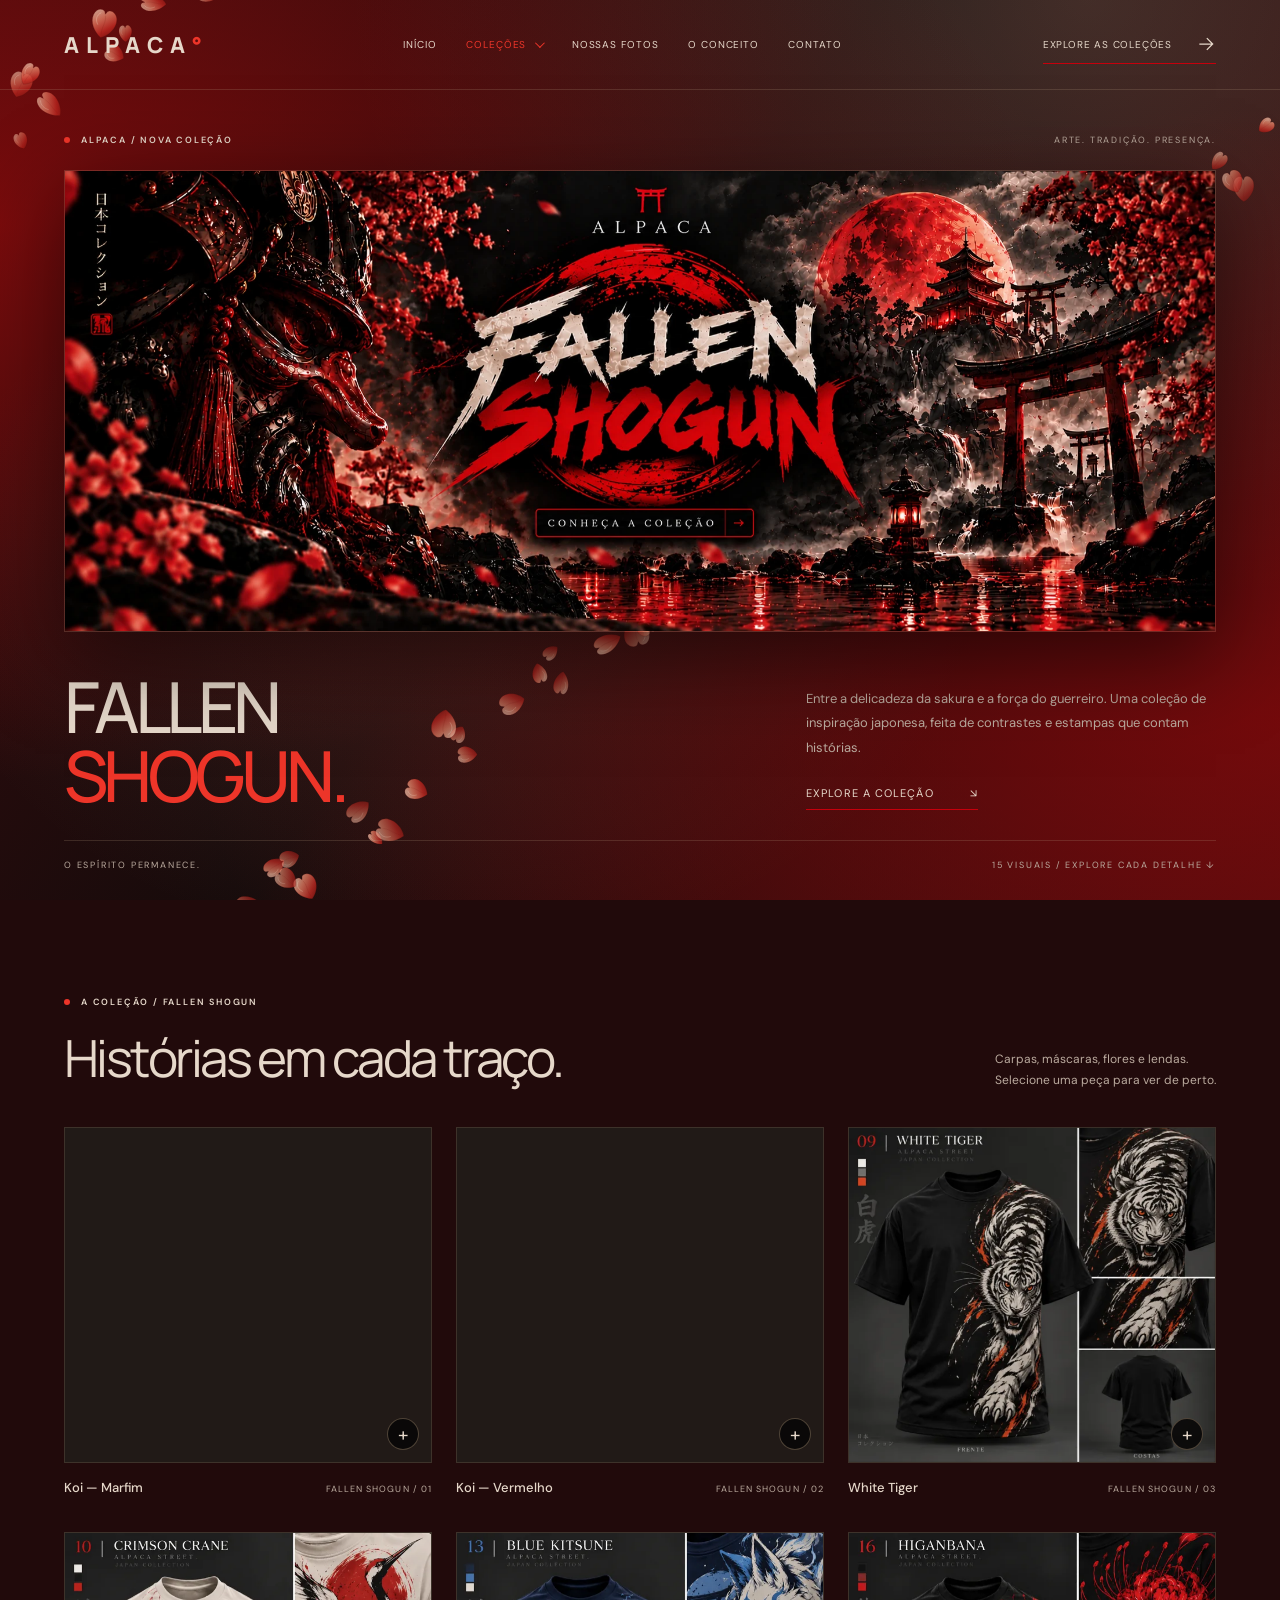
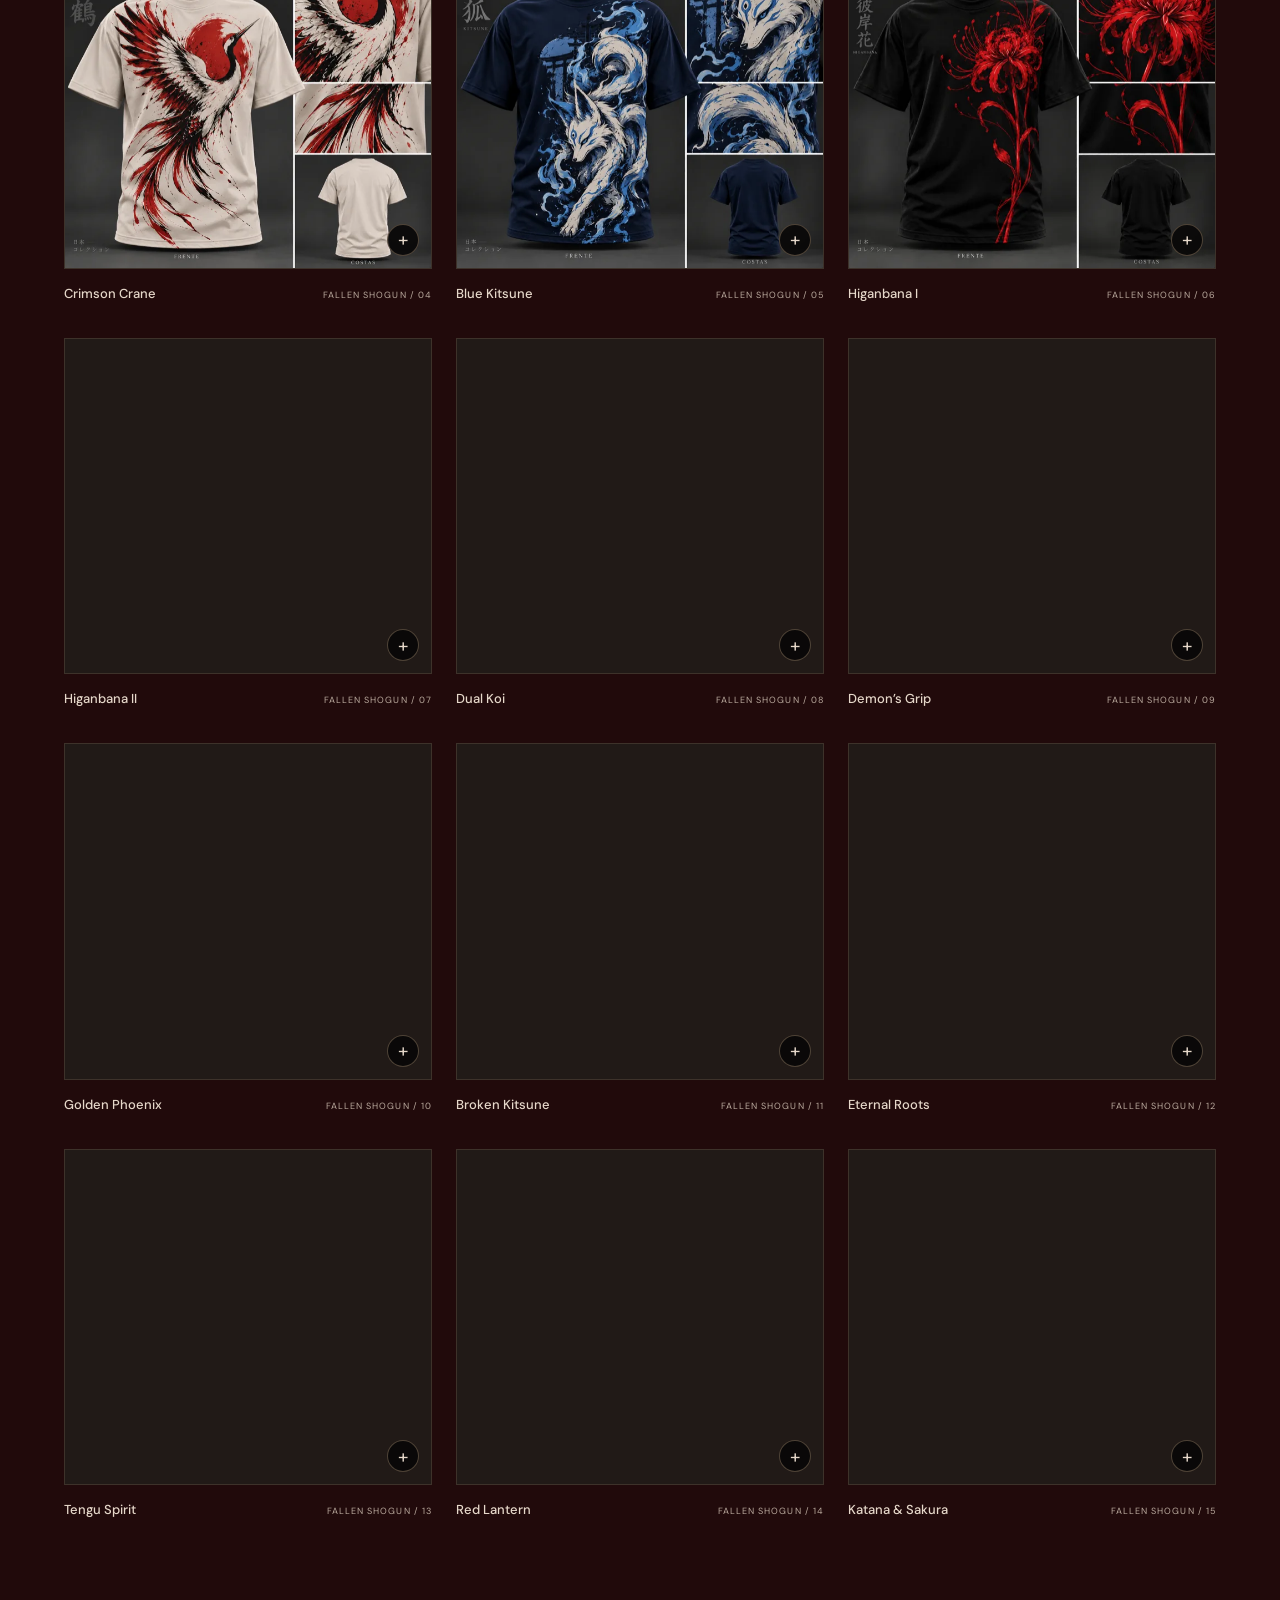
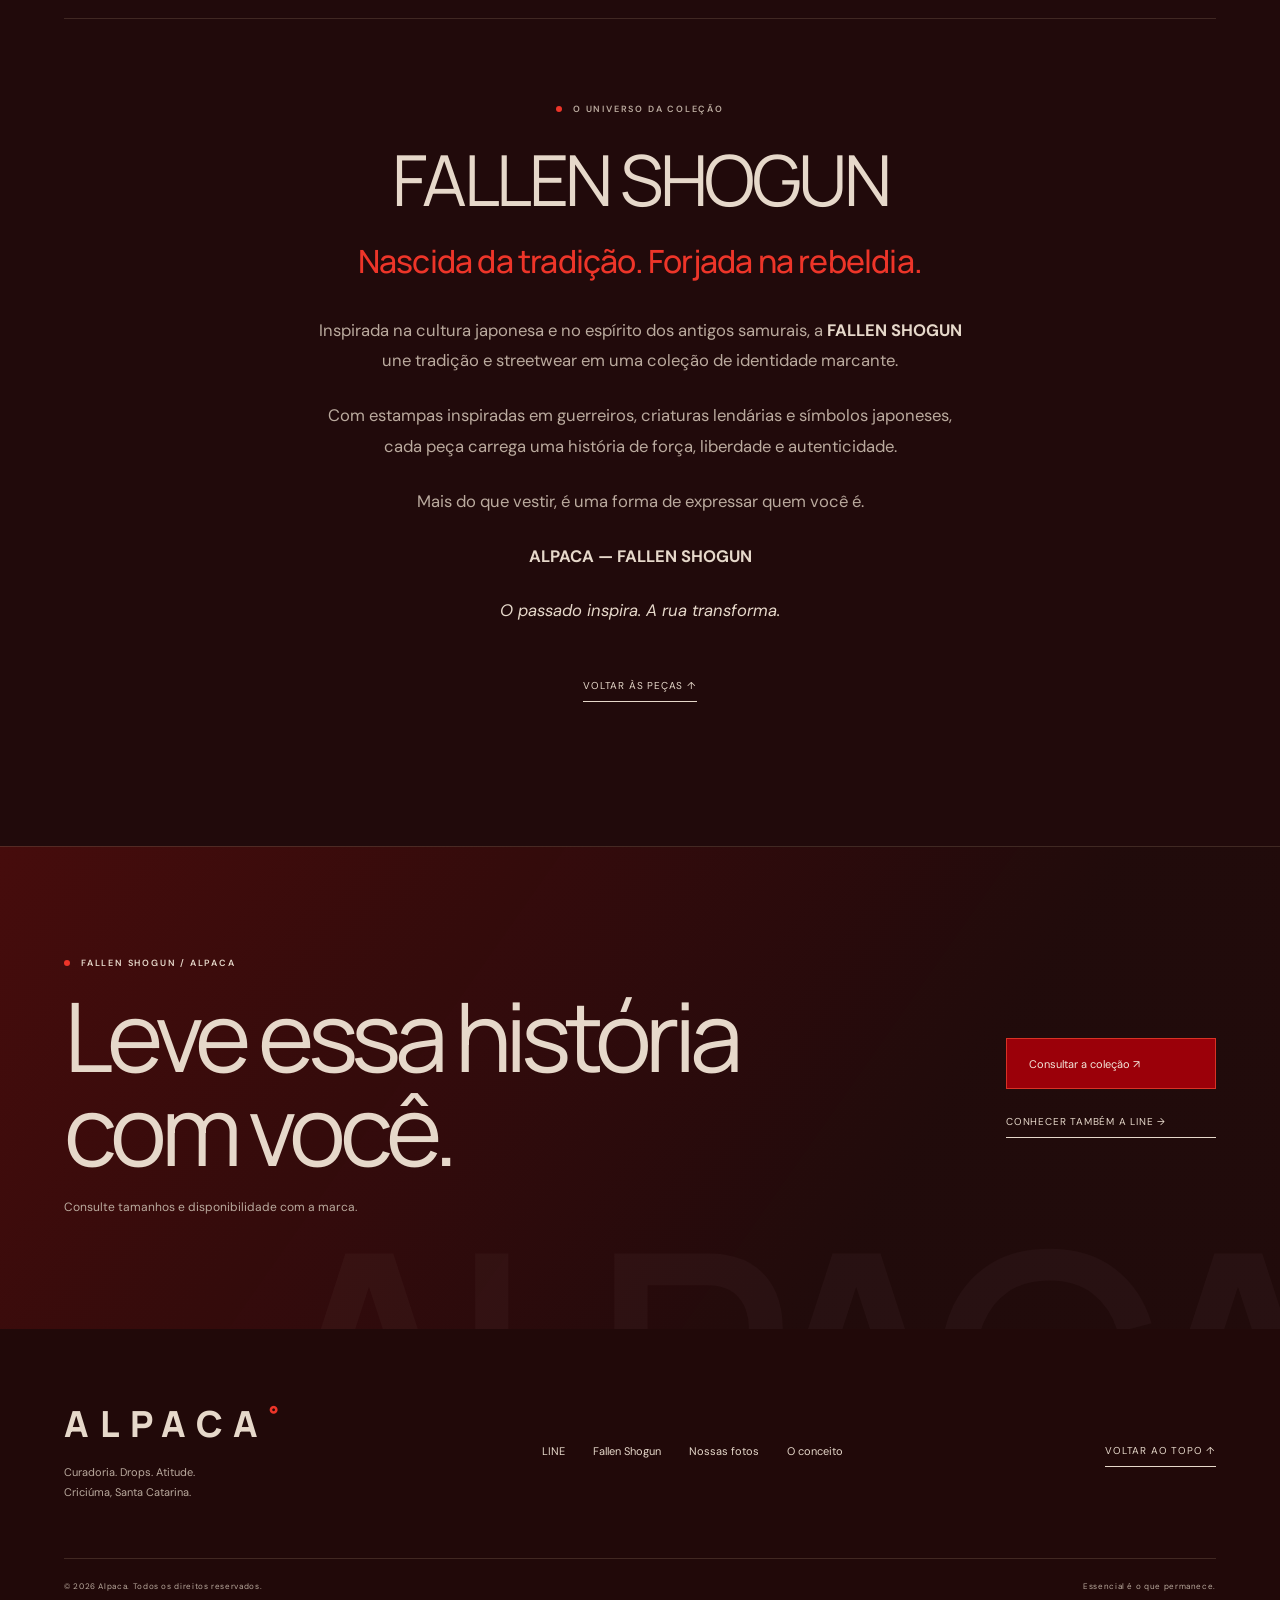
==== commit 78ae2c02: "Remove simbolo de grau da identidade na pagina inicial" ====
--- a/fallen-shogun.html
+++ b/fallen-shogun.html
@@ -23,7 +23,7 @@
     <link rel="stylesheet" href="assets/experience.css?v=always-on" />
     <link rel="stylesheet" href="assets/fallen-shogun.css?v=shogun-text-17" />
     <script src="assets/site.js?v=collections-2" defer></script>
-    <script src="assets/experience.js?v=motion-3" defer></script>
+    <script src="assets/experience.js?v=no-degree-18" defer></script>
     <script src="assets/fallen-shogun.js?v=banner-palette-10" defer></script>
     <link rel="stylesheet" href="assets/collections.css?v=motion-3" />
   </head>
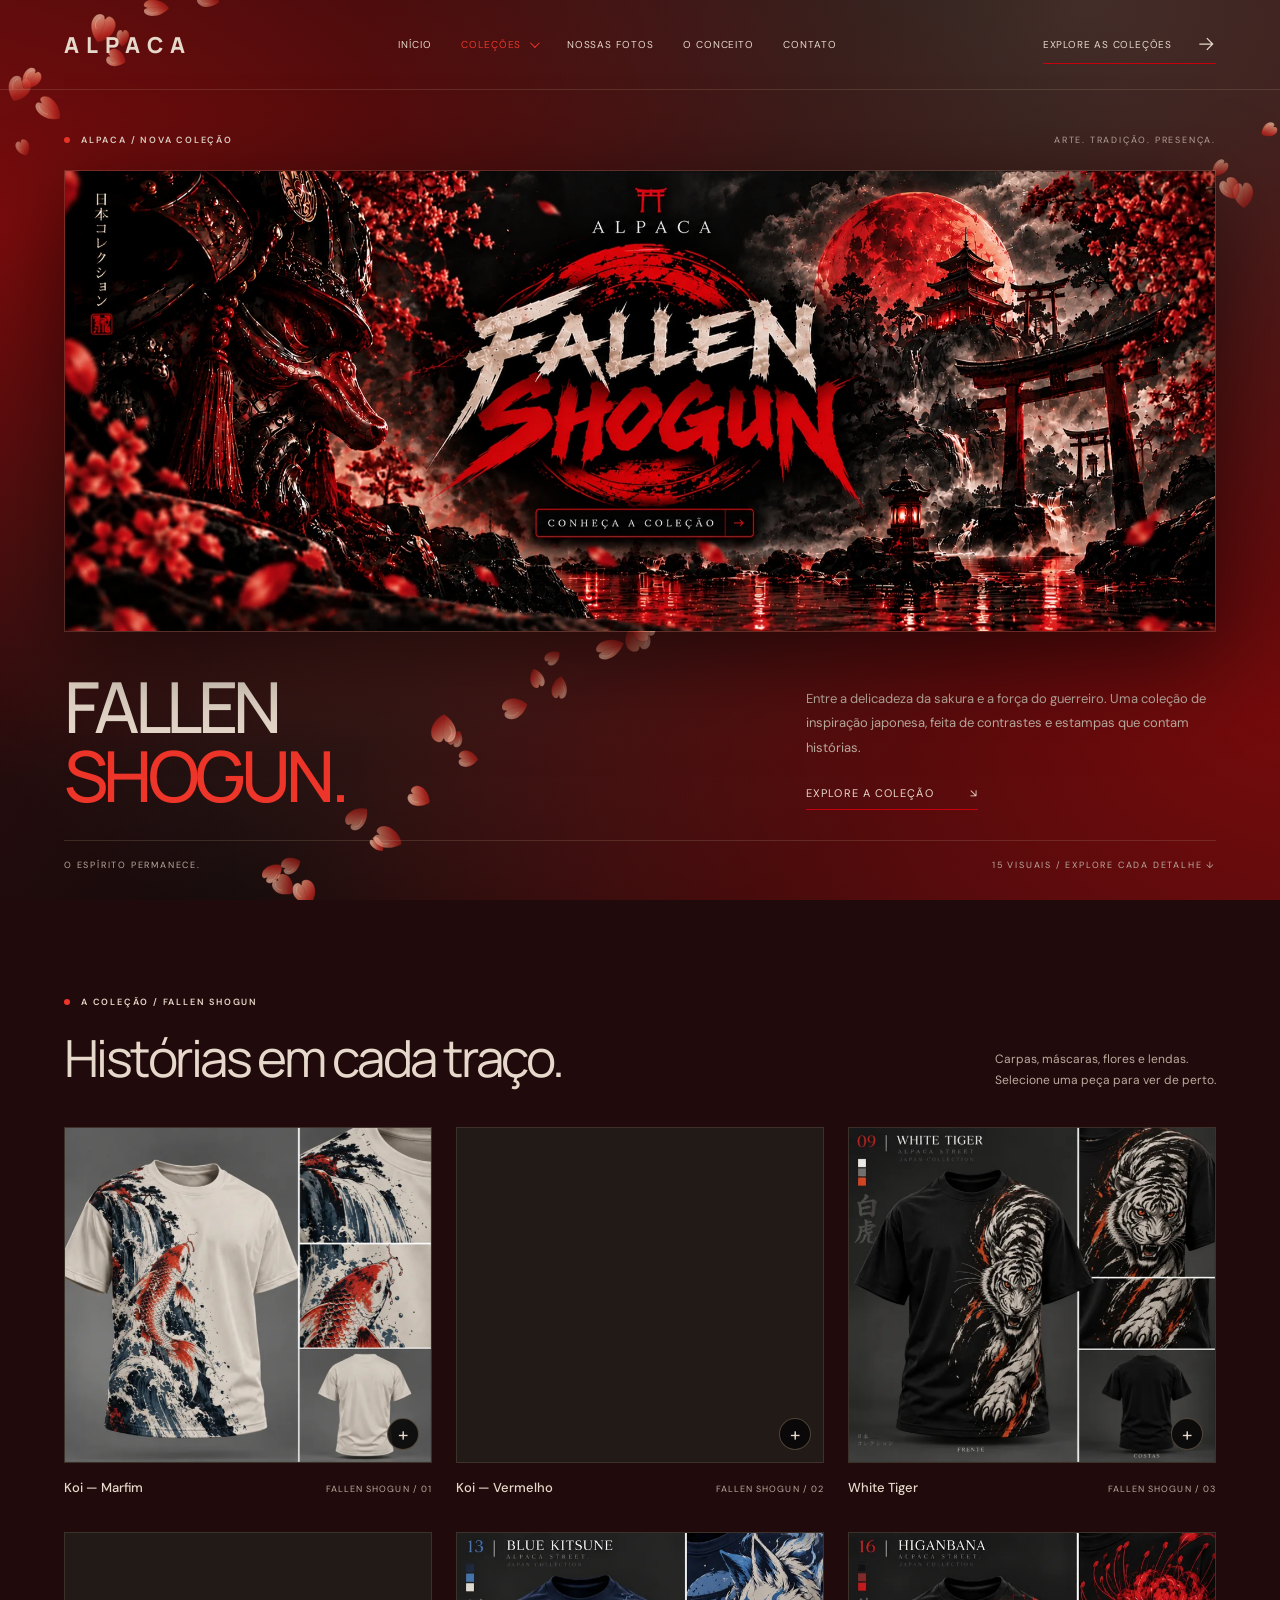
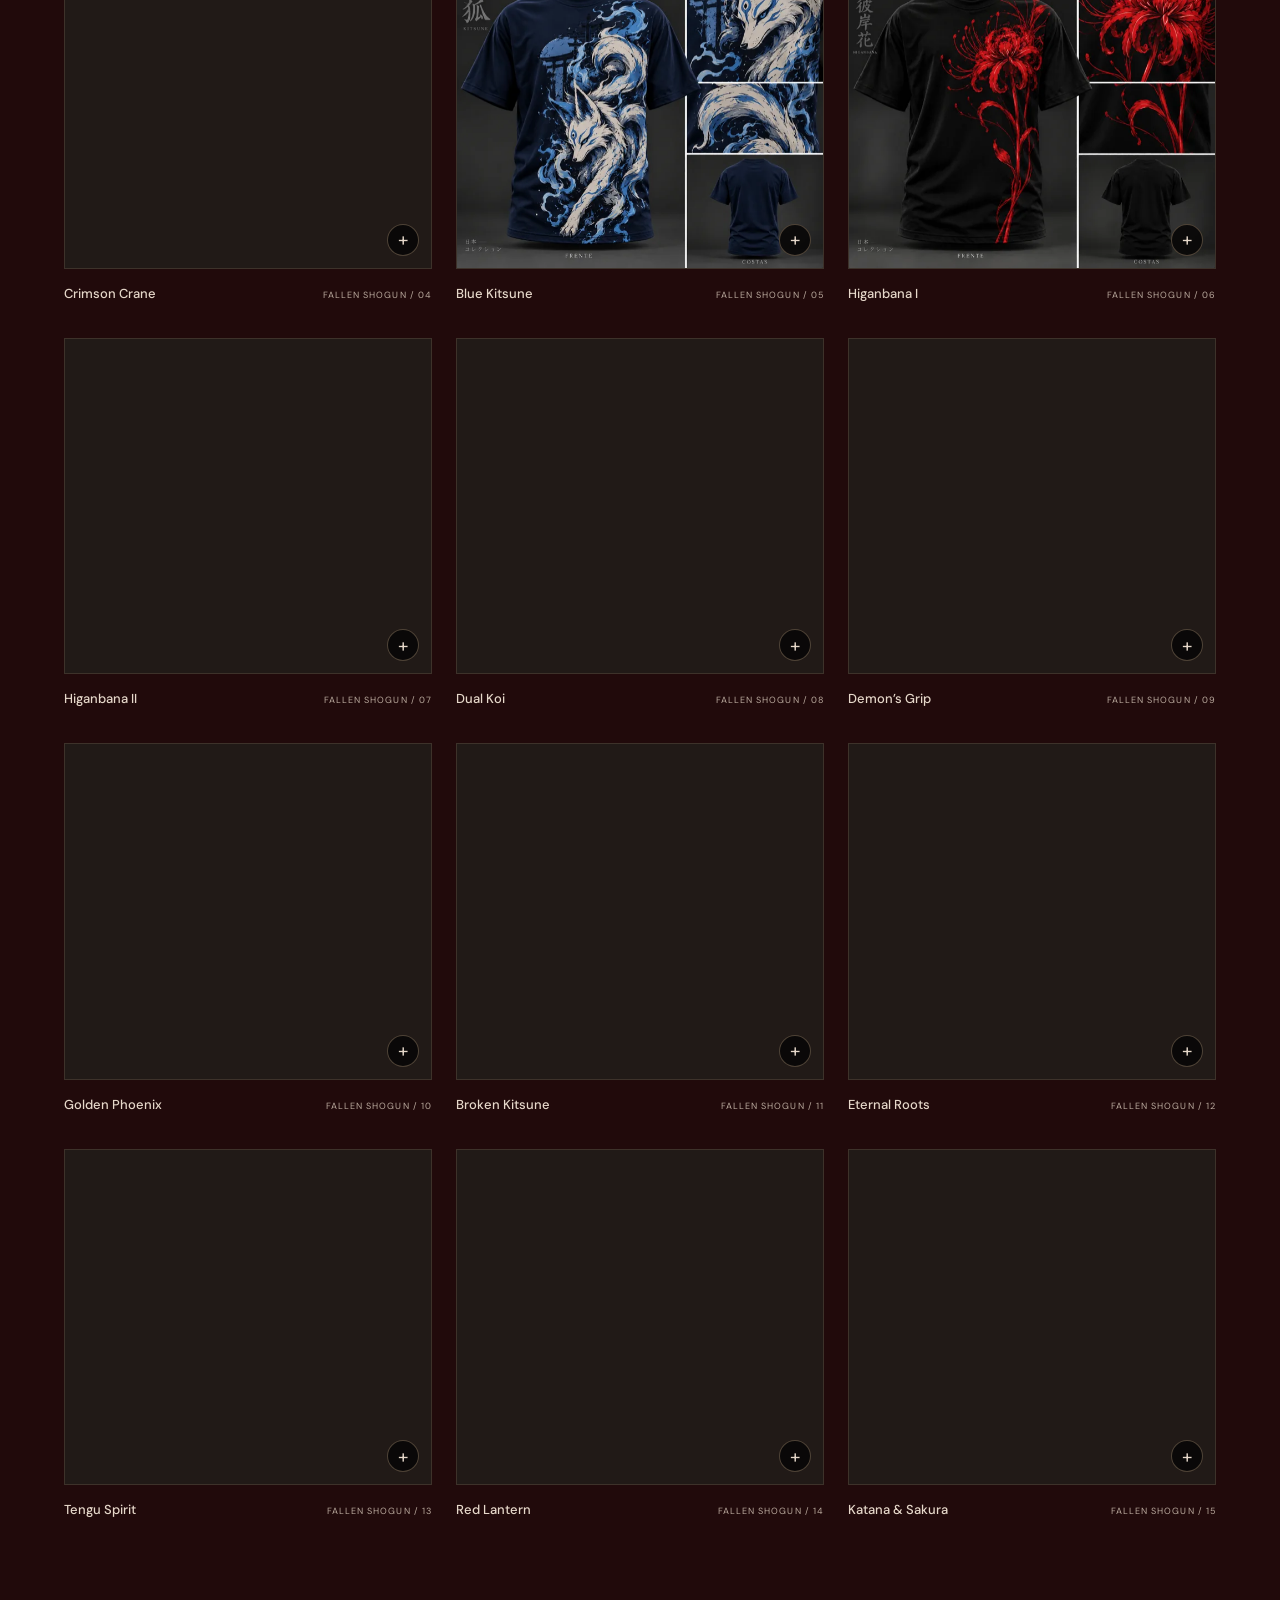
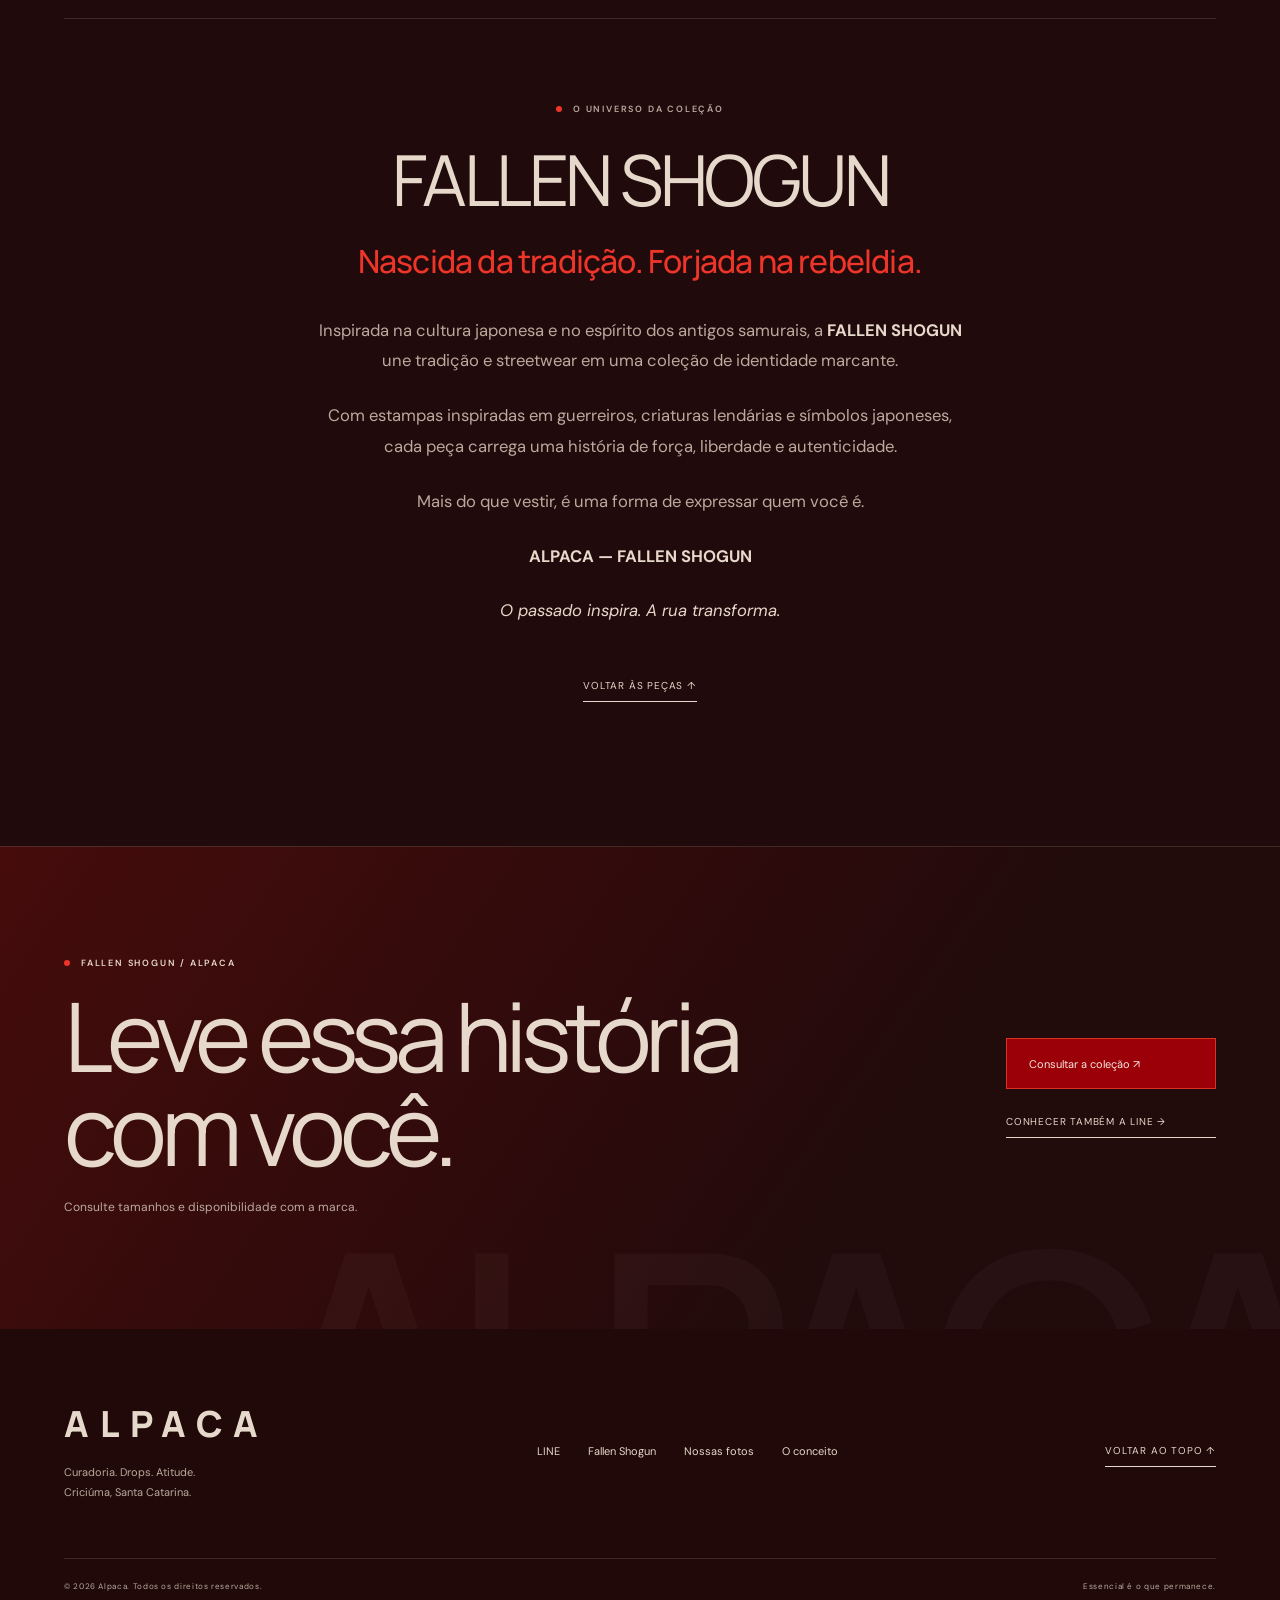
==== commit 7172c777: "Remove simbolo de grau de todas as paginas" ====
--- a/fallen-shogun.html
+++ b/fallen-shogun.html
@@ -3,7 +3,7 @@
   <head>
     <meta charset="utf-8" />
     <meta name="viewport" content="width=device-width, initial-scale=1" />
-    <title>Fallen Shogun | ALPACA°</title>
+    <title>Fallen Shogun | ALPACA</title>
     <meta name="description" content="Conheça Fallen Shogun, a nova coleção Alpaca. Estampas de inspiração japonesa, detalhes intensos e uma nova perspectiva para o streetwear." />
     <meta name="theme-color" content="#380c0e" />
     <link rel="canonical" href="https://mateusrampi8-bot.github.io/alpaca/fallen-shogun.html" />
@@ -12,7 +12,7 @@
     <meta property="og:type" content="website" />
     <meta property="og:locale" content="pt_BR" />
     <meta property="og:site_name" content="ALPACA" />
-    <meta property="og:title" content="Fallen Shogun | ALPACA°" />
+    <meta property="og:title" content="Fallen Shogun | ALPACA" />
     <meta property="og:description" content="Uma nova coleção. Uma nova perspectiva. Explore o universo Fallen Shogun da Alpaca." />
     <meta property="og:url" content="https://mateusrampi8-bot.github.io/alpaca/fallen-shogun.html" />
     <meta property="og:image" content="https://mateusrampi8-bot.github.io/alpaca/img/fallen-shogun/banner.webp" />
@@ -75,7 +75,7 @@
     </div>
     <header class="site-header" id="top">
       <nav class="nav wrap" aria-label="Navegação principal">
-        <a class="logo" href="index.html" aria-label="Alpaca, início">ALPACA<span>°</span></a>
+        <a class="logo" href="index.html" aria-label="Alpaca, início">ALPACA</a>
         <div class="nav-links" id="nav-links">
           <a href="index.html">Início</a>
           <details class="collections-menu has-current">
@@ -213,7 +213,7 @@
       </section>
       <section class="contact" id="contato"><div class="wrap contact-inner"><div><div class="eyebrow">Fallen Shogun / Alpaca</div><h2>Leve essa história<br />com você.</h2><p>Consulte tamanhos e disponibilidade com a marca.</p></div><div class="contact-links"><a class="button" href="https://instagram.com/veltrix_conceito" target="_blank" rel="noopener noreferrer">Consultar a coleção ↗</a><a class="text-link" href="line.html" data-transition="line">Conhecer também a LINE →</a></div></div></section>
     </main>
-    <footer class="site-footer"><div class="wrap"><div class="footer-top"><div><a class="logo" href="index.html">ALPACA<span>°</span></a><p style="margin-top:15px">Curadoria. Drops. Atitude.<br />Criciúma, Santa Catarina.</p></div><div class="footer-nav"><a href="line.html" data-transition="line">LINE</a><a href="fallen-shogun.html" data-transition="shogun">Fallen Shogun</a><a href="fotos.html">Nossas fotos</a><a href="sobre.html">O conceito</a></div><a class="text-link" href="#top">Voltar ao topo ↑</a></div><div class="footer-bottom"><span>© 2026 Alpaca. Todos os direitos reservados.</span><span>Essencial é o que permanece.</span></div></div></footer>
+    <footer class="site-footer"><div class="wrap"><div class="footer-top"><div><a class="logo" href="index.html">ALPACA</a><p style="margin-top:15px">Curadoria. Drops. Atitude.<br />Criciúma, Santa Catarina.</p></div><div class="footer-nav"><a href="line.html" data-transition="line">LINE</a><a href="fallen-shogun.html" data-transition="shogun">Fallen Shogun</a><a href="fotos.html">Nossas fotos</a><a href="sobre.html">O conceito</a></div><a class="text-link" href="#top">Voltar ao topo ↑</a></div><div class="footer-bottom"><span>© 2026 Alpaca. Todos os direitos reservados.</span><span>Essencial é o que permanece.</span></div></div></footer>
     <dialog class="dialog" aria-labelledby="preview-title">
       <button class="dialog-close" aria-label="Fechar visualização" autofocus>
         ×
@@ -243,7 +243,7 @@
     <div class="page-curtain" aria-hidden="true">
       <div class="transition-lines"><i style="--width:5vw;--delay:0.0s"></i><i style="--width:12vw;--delay:0.055s"></i><i style="--width:3vw;--delay:0.11s"></i><i style="--width:9vw;--delay:0.165s"></i><i style="--width:2vw;--delay:0.22s"></i><i style="--width:6vw;--delay:0.275s"></i><i style="--width:4vw;--delay:0.33s"></i><i style="--width:10vw;--delay:0.385s"></i></div>
       <div class="transition-japan"><div class="transition-sun"></div><div class="transition-torii"><b></b><b></b></div><div class="transition-petals"><i style="--left:0%;--delay:0.0s"></i><i style="--left:10%;--delay:-0.1s"></i><i style="--left:20%;--delay:-0.2s"></i><i style="--left:30%;--delay:-0.30000000000000004s"></i><i style="--left:40%;--delay:-0.4s"></i><i style="--left:50%;--delay:-0.5s"></i><i style="--left:60%;--delay:-0.6000000000000001s"></i><i style="--left:70%;--delay:-0.7000000000000001s"></i><i style="--left:80%;--delay:-0.8s"></i><i style="--left:90%;--delay:-0.9s"></i><i style="--left:100%;--delay:-1.0s"></i><i style="--left:110%;--delay:-1.1s"></i></div></div>
-      <div class="transition-label"><small>ALPACA / ENTRE NO NOSSO UNIVERSO</small><strong>ALPACA°</strong></div>
+      <div class="transition-label"><small>ALPACA / ENTRE NO NOSSO UNIVERSO</small><strong>ALPACA</strong></div>
     </div>
   </body>
 </html>
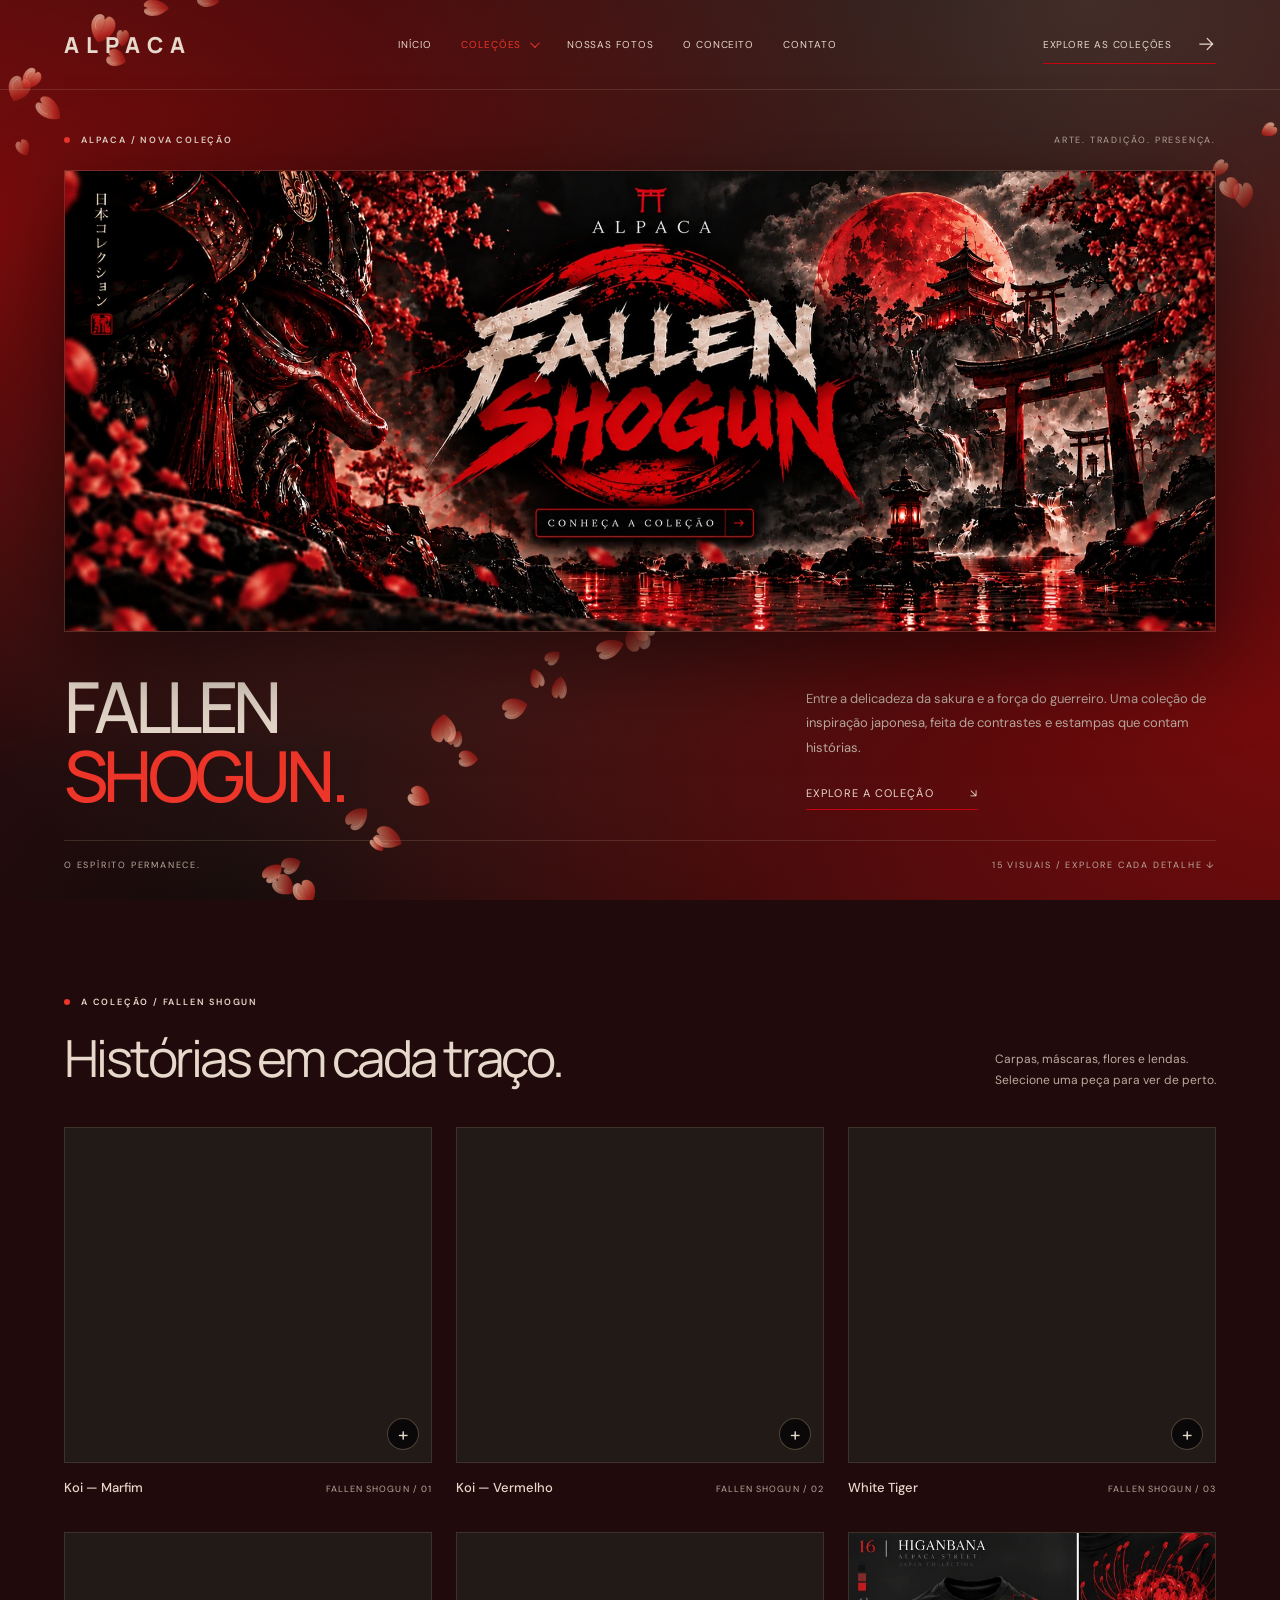
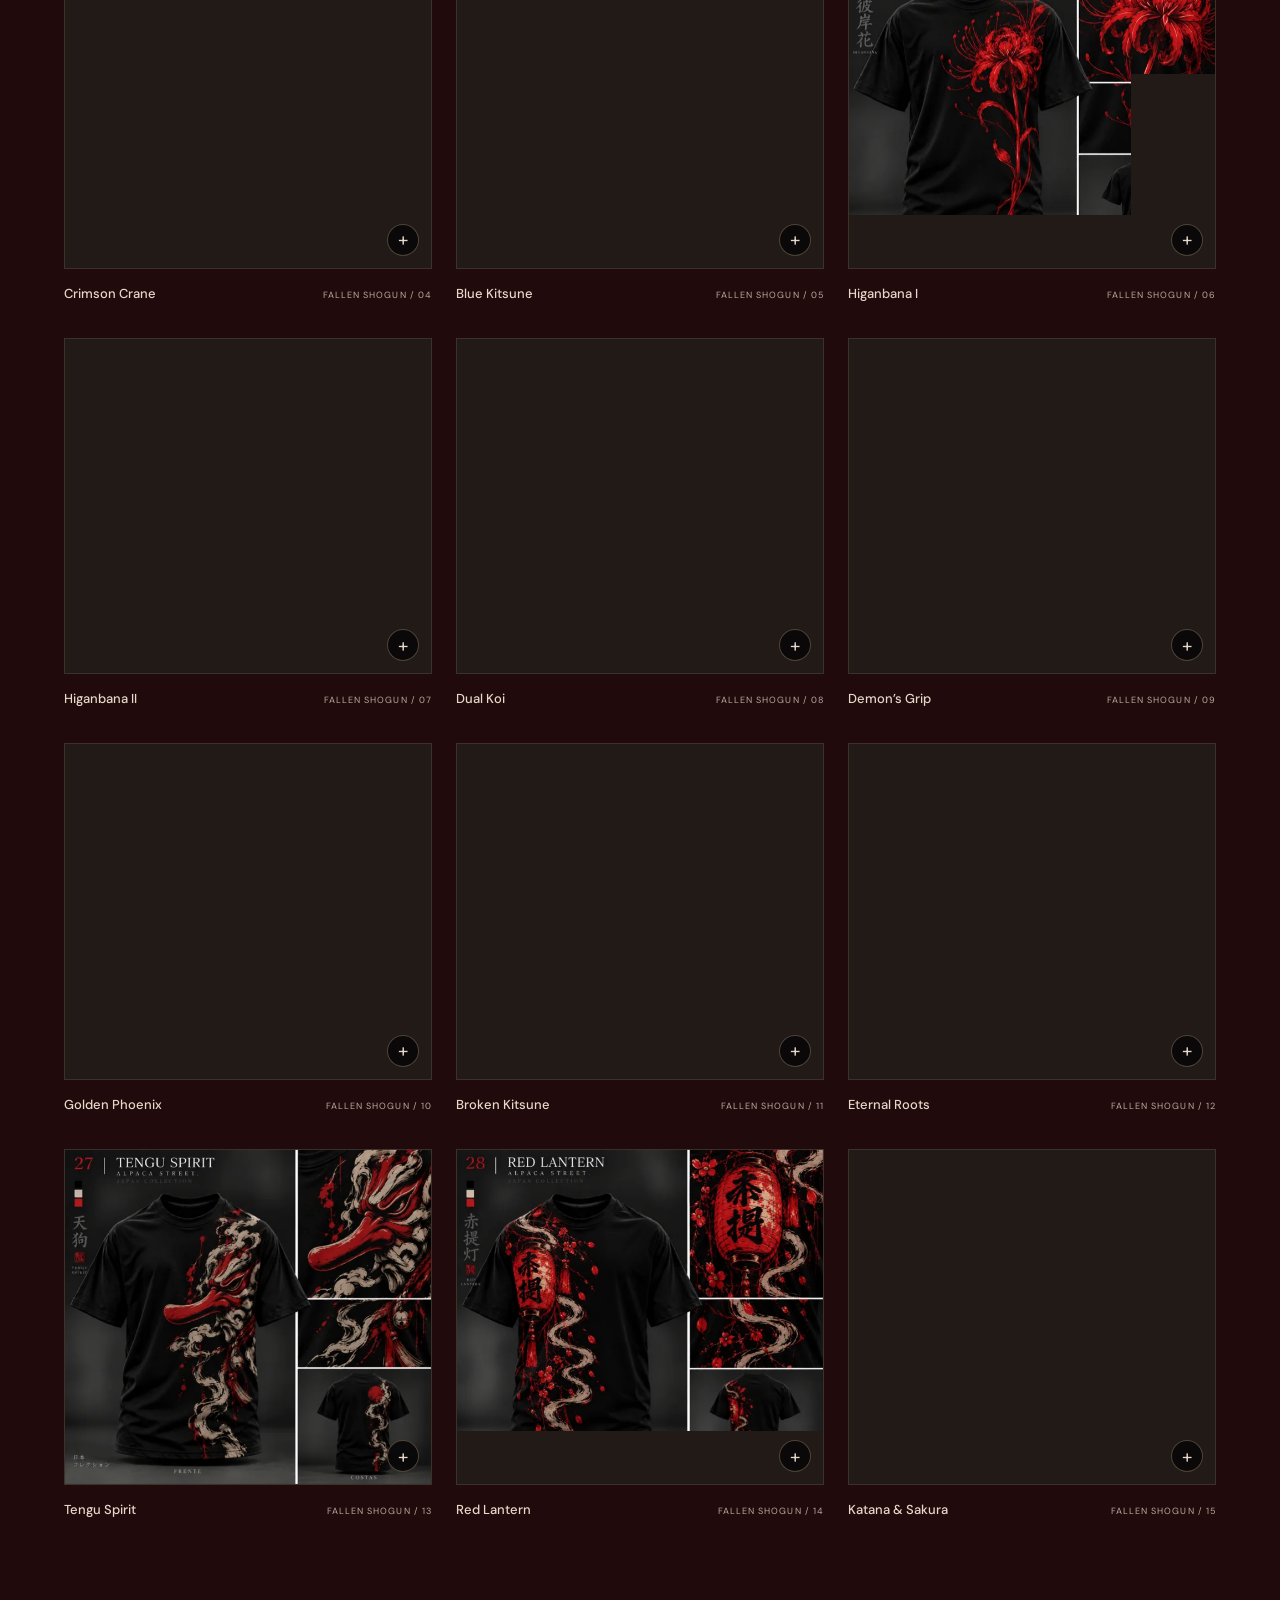
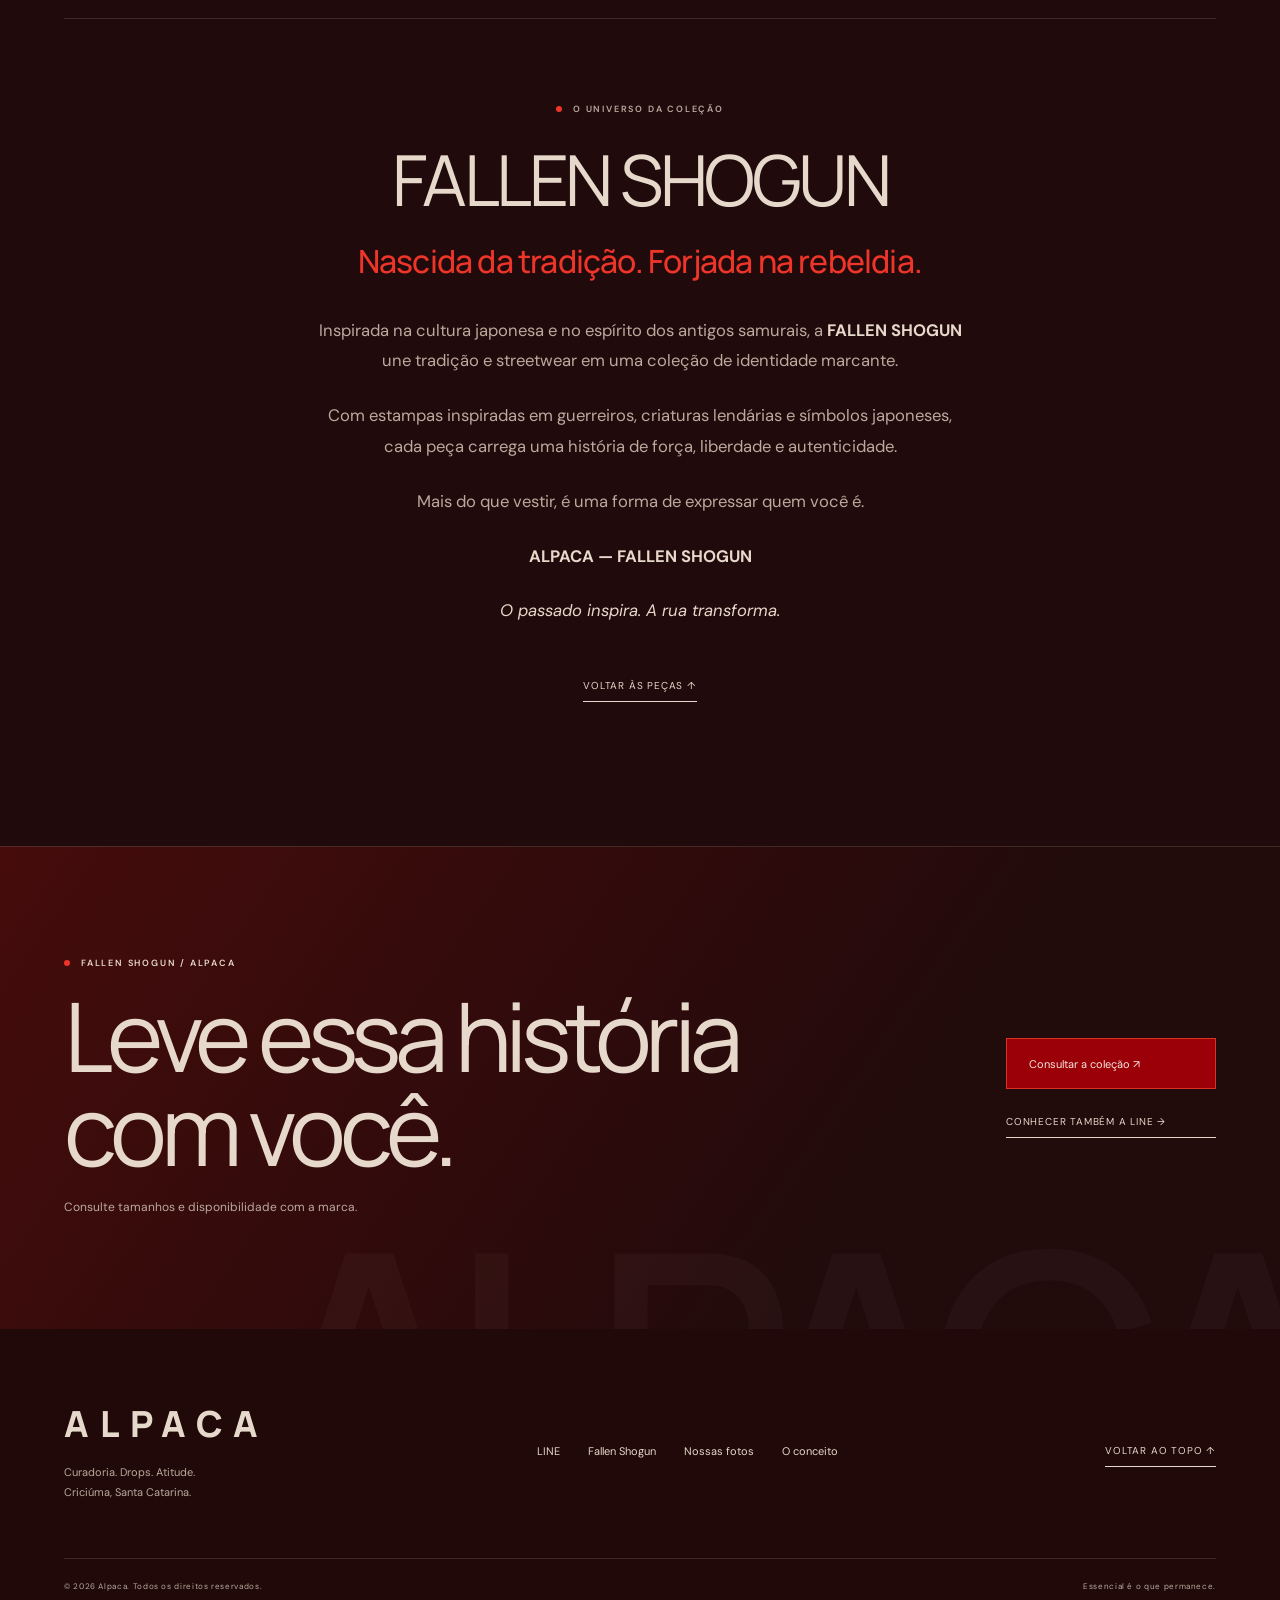
==== commit 68cbaac7: "Atualiza navegacao de fotos para evitar versao antiga em cache" ====
--- a/fallen-shogun.html
+++ b/fallen-shogun.html
@@ -85,7 +85,7 @@
               <a href="fallen-shogun.html" data-transition="shogun" aria-current="page"><strong>FALLEN SHOGUN</strong><small>Arte, tradição e presença</small></a>
             </div>
           </details>
-          <a href="fotos.html">Nossas fotos</a>
+          <a href="fotos.html?v=brand-clean-20">Nossas fotos</a>
           <a href="sobre.html">O conceito</a>
           <a href="#contato">Contato</a>
         </div>
@@ -213,7 +213,7 @@
       </section>
       <section class="contact" id="contato"><div class="wrap contact-inner"><div><div class="eyebrow">Fallen Shogun / Alpaca</div><h2>Leve essa história<br />com você.</h2><p>Consulte tamanhos e disponibilidade com a marca.</p></div><div class="contact-links"><a class="button" href="https://instagram.com/veltrix_conceito" target="_blank" rel="noopener noreferrer">Consultar a coleção ↗</a><a class="text-link" href="line.html" data-transition="line">Conhecer também a LINE →</a></div></div></section>
     </main>
-    <footer class="site-footer"><div class="wrap"><div class="footer-top"><div><a class="logo" href="index.html">ALPACA</a><p style="margin-top:15px">Curadoria. Drops. Atitude.<br />Criciúma, Santa Catarina.</p></div><div class="footer-nav"><a href="line.html" data-transition="line">LINE</a><a href="fallen-shogun.html" data-transition="shogun">Fallen Shogun</a><a href="fotos.html">Nossas fotos</a><a href="sobre.html">O conceito</a></div><a class="text-link" href="#top">Voltar ao topo ↑</a></div><div class="footer-bottom"><span>© 2026 Alpaca. Todos os direitos reservados.</span><span>Essencial é o que permanece.</span></div></div></footer>
+    <footer class="site-footer"><div class="wrap"><div class="footer-top"><div><a class="logo" href="index.html">ALPACA</a><p style="margin-top:15px">Curadoria. Drops. Atitude.<br />Criciúma, Santa Catarina.</p></div><div class="footer-nav"><a href="line.html" data-transition="line">LINE</a><a href="fallen-shogun.html" data-transition="shogun">Fallen Shogun</a><a href="fotos.html?v=brand-clean-20">Nossas fotos</a><a href="sobre.html">O conceito</a></div><a class="text-link" href="#top">Voltar ao topo ↑</a></div><div class="footer-bottom"><span>© 2026 Alpaca. Todos os direitos reservados.</span><span>Essencial é o que permanece.</span></div></div></footer>
     <dialog class="dialog" aria-labelledby="preview-title">
       <button class="dialog-close" aria-label="Fechar visualização" autofocus>
         ×
